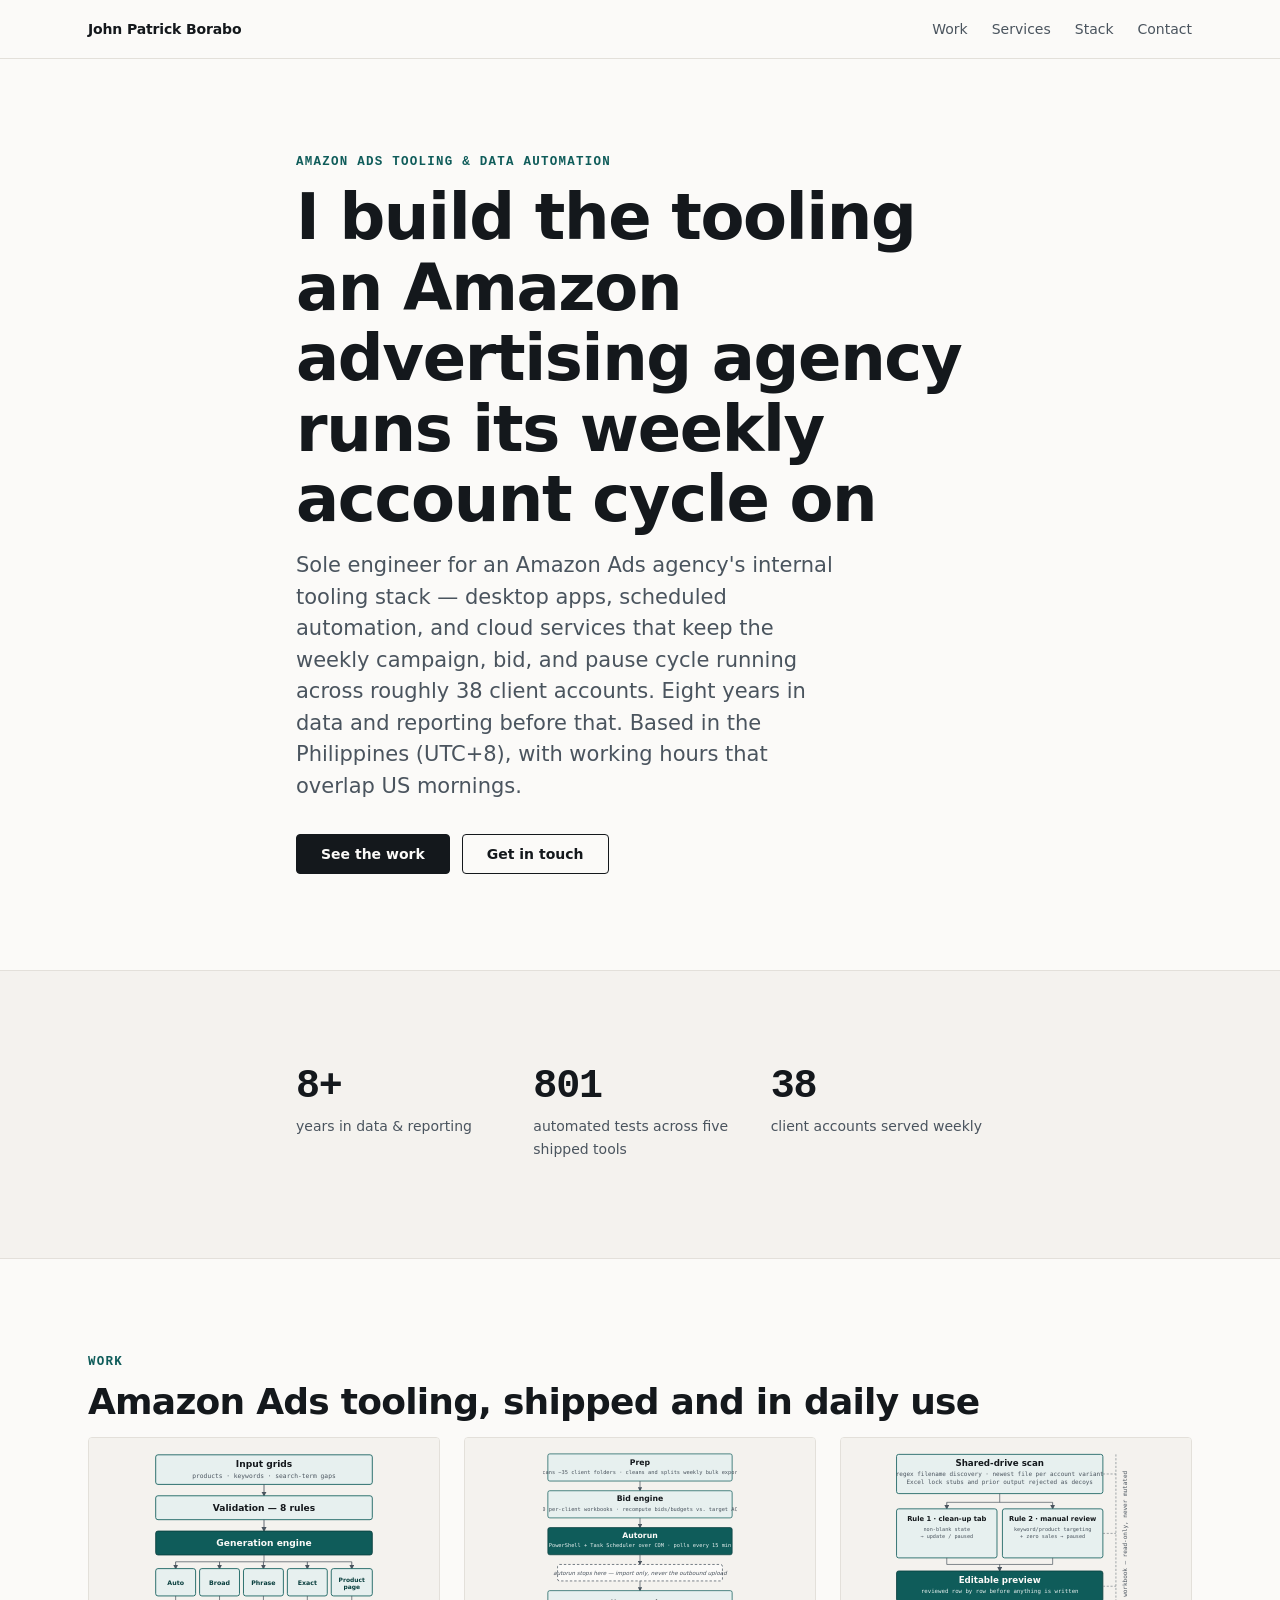
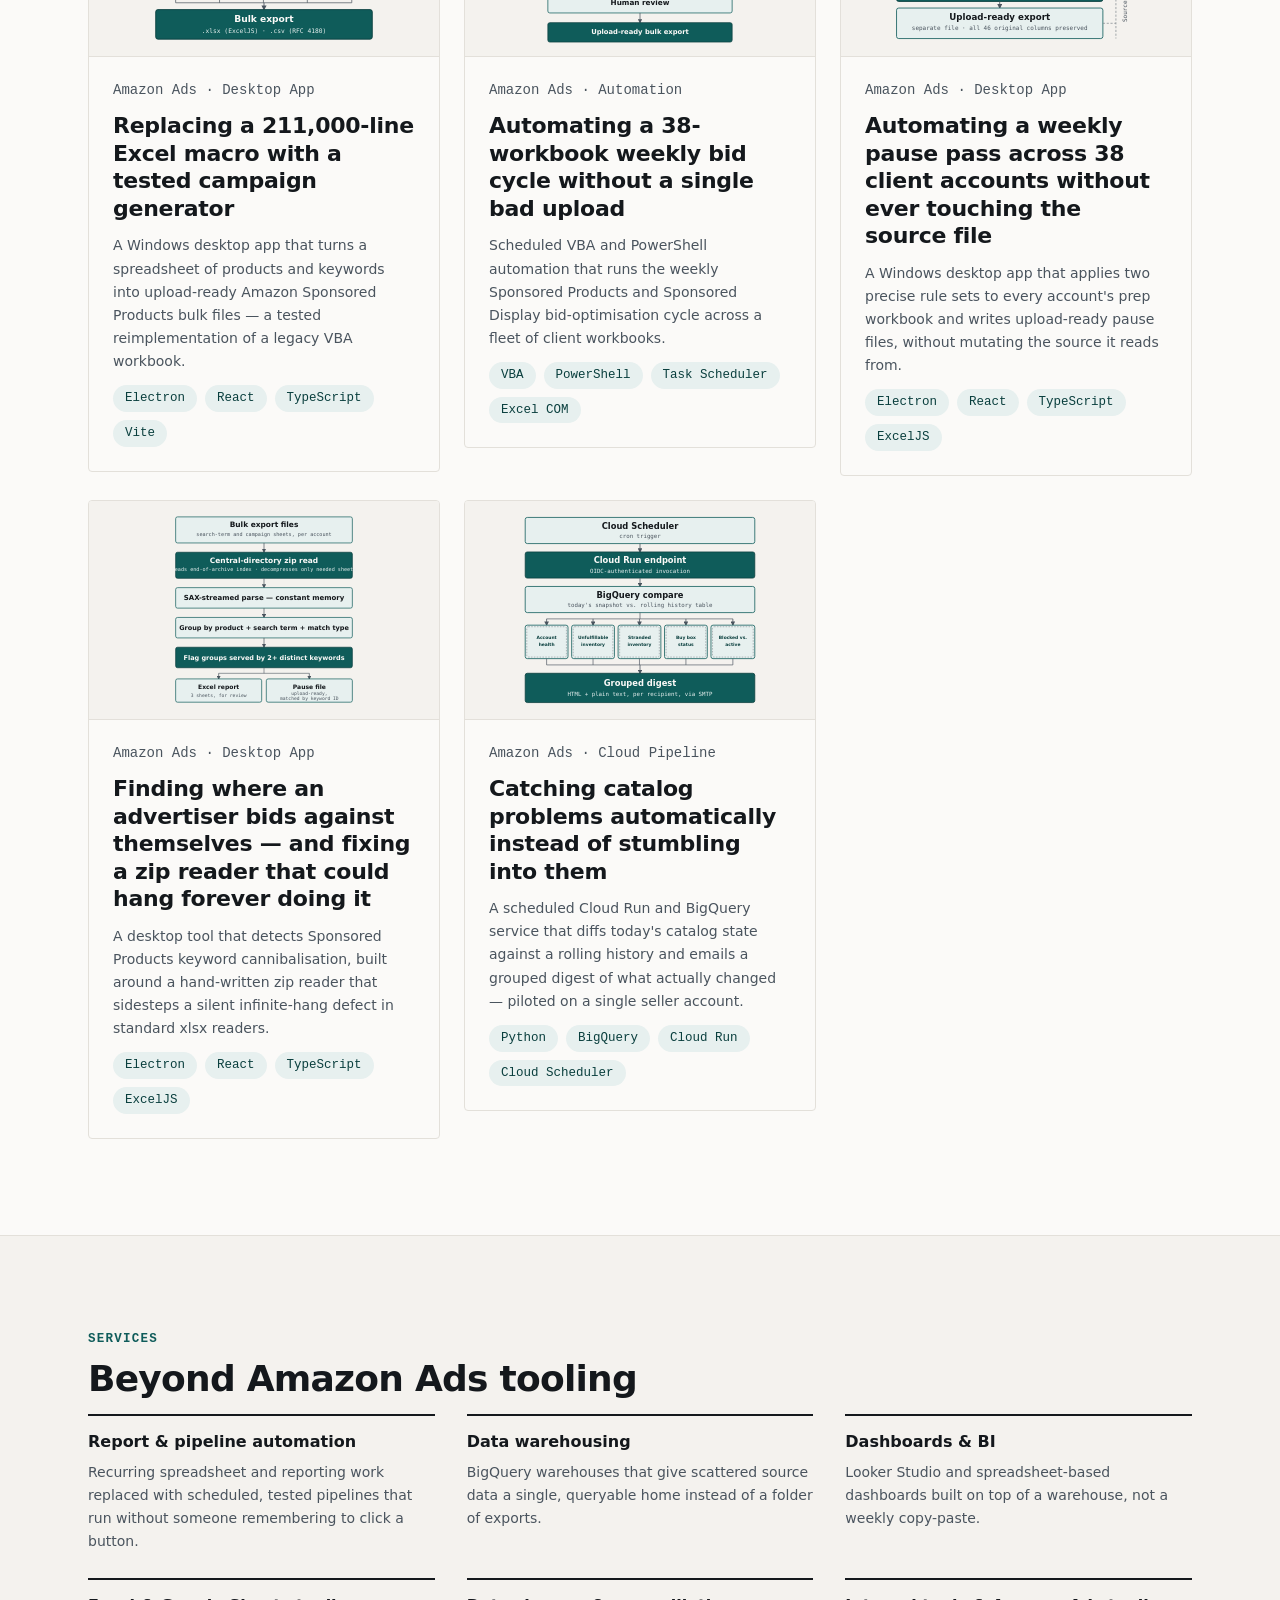
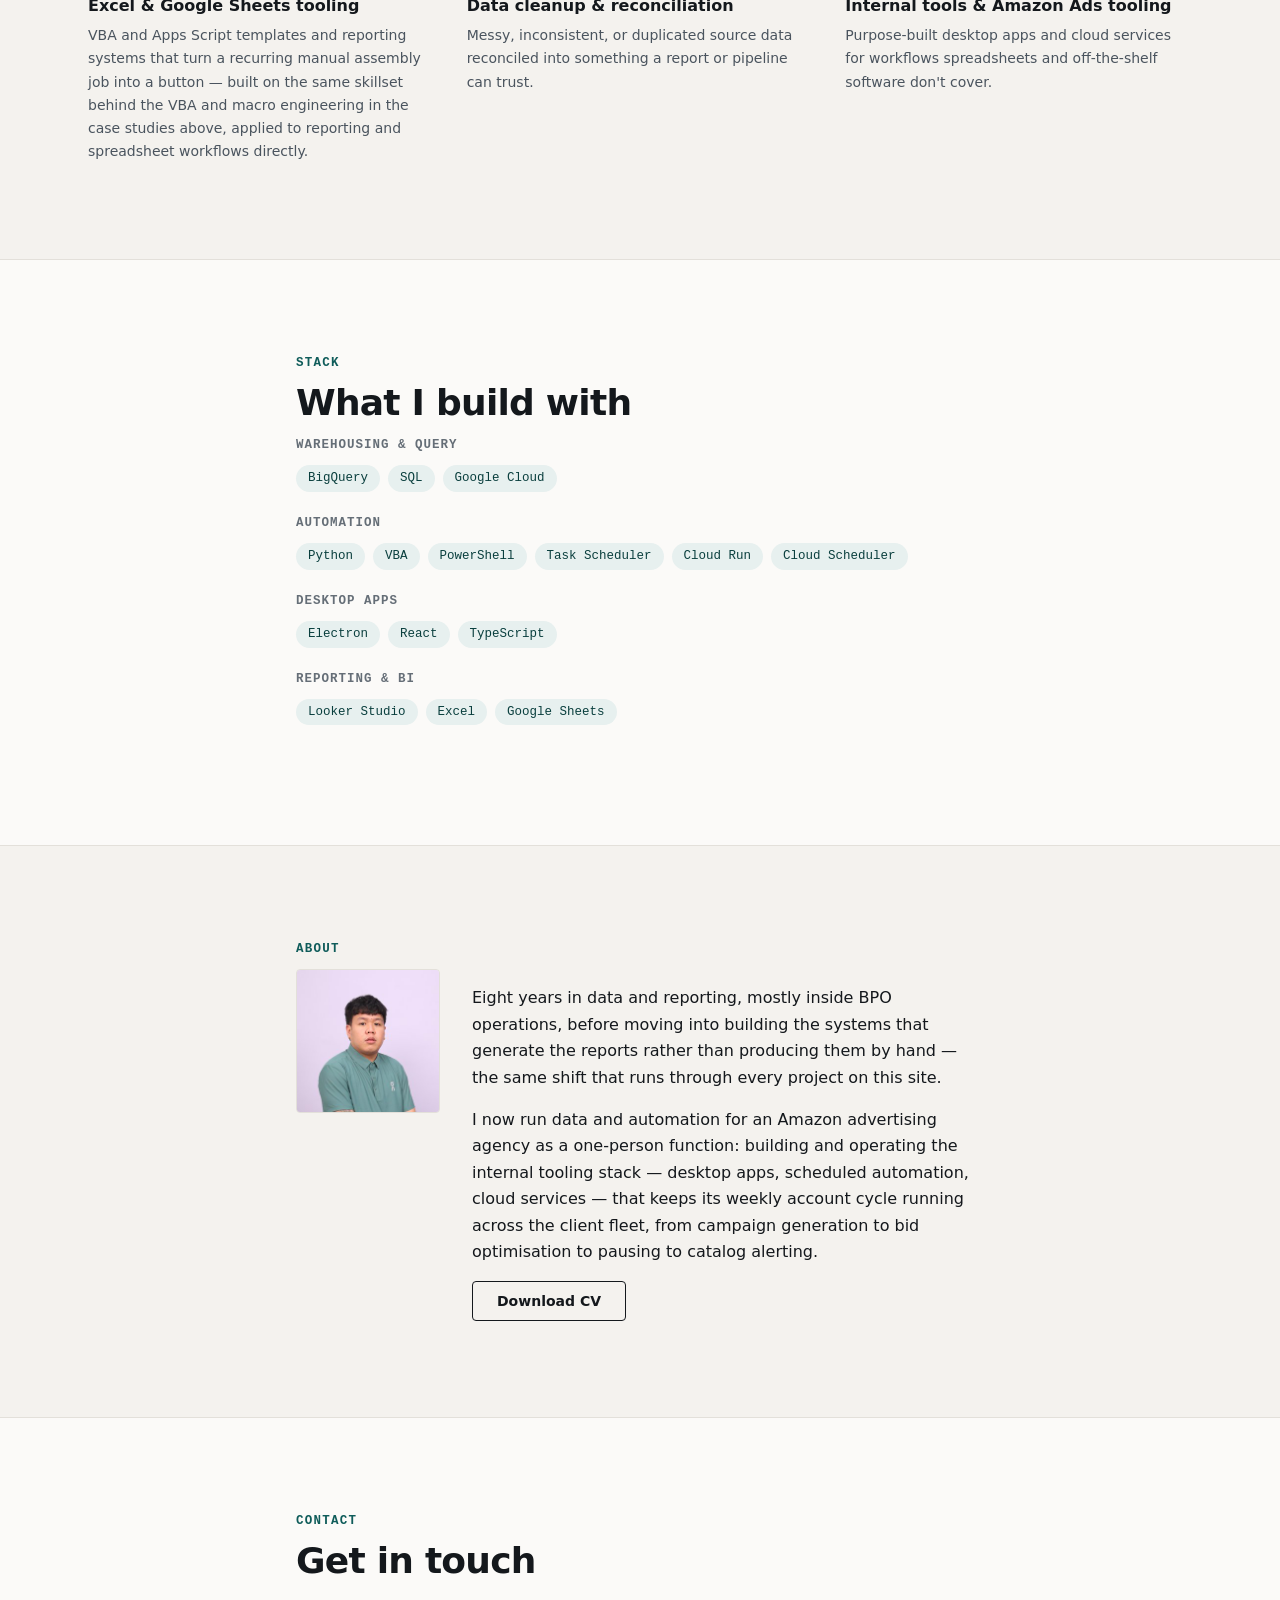
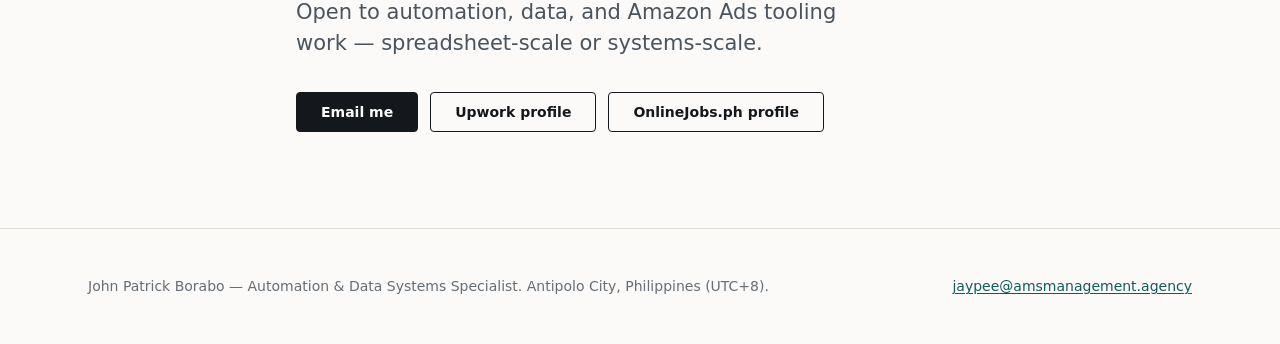
==== index.html @ f58543f6 "feat: fill in real Upwork and OnlineJobs.ph profile URLs on landing page" ====
<!DOCTYPE html>
<html lang="en">
<head>
<meta charset="utf-8">
<meta name="viewport" content="width=device-width, initial-scale=1">
<title>John Patrick Borabo — Amazon Ads Tooling &amp; Data Automation</title>
<meta name="description" content="I build and operate the internal tooling stack — desktop apps, automation, cloud services — for an Amazon Ads agency's weekly account cycle across ~38 clients.">
<link rel="stylesheet" href="assets/css/site.css">
<script>(function(h){h.className+=" js";setTimeout(function(){if(!h.hasAttribute("data-reveal-ready")){h.className=h.className.replace(/\s*\bjs\b/,"");}},2000);})(document.documentElement);</script>
</head>
<body>
<a class="skip-link" href="#main">Skip to content</a>

<header class="site-header">
  <div class="wrap">
    <a class="site-header__name" href="index.html">John Patrick Borabo</a>
    <nav class="site-nav" aria-label="Main">
      <ul>
        <li><a href="index.html#work">Work</a></li>
        <li><a href="index.html#services">Services</a></li>
        <li><a href="index.html#stack">Stack</a></li>
        <li><a href="index.html#contact">Contact</a></li>
      </ul>
    </nav>
  </div>
</header>

<main id="main">

<section class="section">
  <div class="wrap wrap--narrow">
    <p class="eyebrow">Amazon Ads Tooling &amp; Data Automation</p>
    <h1 class="h1">I build the tooling an Amazon advertising agency runs its weekly account cycle on</h1>
    <p class="lede">Sole engineer for an Amazon Ads agency's internal tooling stack — desktop
      apps, scheduled automation, and cloud services that keep the weekly campaign, bid, and
      pause cycle running across roughly 38 client accounts. Eight years in data and reporting
      before that. Based in the Philippines (UTC+8), with working hours that overlap US mornings.</p>
    <div class="btn-row">
      <a class="btn btn--primary" href="#work">See the work</a>
      <a class="btn btn--ghost" href="#contact">Get in touch</a>
    </div>
  </div>
</section>

<section class="section section--tint">
  <div class="wrap wrap--narrow">
    <ul class="proof">
      <li>
        <span class="proof__num">8+</span>
        <span class="proof__label">years in data &amp; reporting</span>
      </li>
      <li>
        <span class="proof__num">801</span>
        <span class="proof__label">automated tests across five shipped tools</span>
      </li>
      <li>
        <span class="proof__num">38</span>
        <span class="proof__label">client accounts served weekly</span>
      </li>
    </ul>
  </div>
</section>

<section class="section reveal" id="work">
  <div class="wrap">
    <p class="eyebrow">Work</p>
    <h2 class="h2">Amazon Ads tooling, shipped and in daily use</h2>
    <ul class="work-grid">

      <li>
        <a class="work-card" href="work/campaign-launcher.html">
          <img src="assets/img/campaign-launcher-arch.svg" alt="Architecture diagram: input grids feed a validation stage, then a generation engine that expands each product into five parallel campaign types before converging into a single bulk export.">
          <div class="work-card__body">
            <p class="work-card__meta">Amazon Ads · Desktop App</p>
            <h3 class="work-card__title">Replacing a 211,000-line Excel macro with a tested campaign generator</h3>
            <p>A Windows desktop app that turns a spreadsheet of products and keywords into
              upload-ready Amazon Sponsored Products bulk files — a tested reimplementation of a
              legacy VBA workbook.</p>
            <ul class="tags">
              <li class="tag">Electron</li>
              <li class="tag">React</li>
              <li class="tag">TypeScript</li>
              <li class="tag">Vite</li>
            </ul>
          </div>
        </a>
      </li>

      <li>
        <a class="work-card" href="work/bid-optimisation-autorun.html">
          <img src="assets/img/bid-optimisation-arch.svg" alt="Architecture diagram: a prep stage scans a shared-drive tree of client account folders and writes a standardised weekly prep file, which feeds a bid engine stage.">
          <div class="work-card__body">
            <p class="work-card__meta">Amazon Ads · Automation</p>
            <h3 class="work-card__title">Automating a 38-workbook weekly bid cycle without a single bad upload</h3>
            <p>Scheduled VBA and PowerShell automation that runs the weekly Sponsored Products
              and Sponsored Display bid-optimisation cycle across a fleet of client workbooks.</p>
            <ul class="tags">
              <li class="tag">VBA</li>
              <li class="tag">PowerShell</li>
              <li class="tag">Task Scheduler</li>
              <li class="tag">Excel COM</li>
            </ul>
          </div>
        </a>
      </li>

      <li>
        <a class="work-card" href="work/campaign-pausing-tool.html">
          <img src="assets/img/campaign-pausing-tool-arch.svg" alt="Architecture diagram: a shared-drive scan picks the newest file per account variant, which feeds two rule sets running in parallel.">
          <div class="work-card__body">
            <p class="work-card__meta">Amazon Ads · Desktop App</p>
            <h3 class="work-card__title">Automating a weekly pause pass across 38 client accounts without ever touching the source file</h3>
            <p>A Windows desktop app that applies two precise rule sets to every account's prep
              workbook and writes upload-ready pause files, without mutating the source it reads
              from.</p>
            <ul class="tags">
              <li class="tag">Electron</li>
              <li class="tag">React</li>
              <li class="tag">TypeScript</li>
              <li class="tag">ExcelJS</li>
            </ul>
          </div>
        </a>
      </li>

      <li>
        <a class="work-card" href="work/search-term-audit.html">
          <img src="assets/img/search-term-audit-arch.svg" alt="Architecture diagram: bulk export files feed a central-directory zip read that decompresses only the sheets it needs, instead of scanning forward for each entry.">
          <div class="work-card__body">
            <p class="work-card__meta">Amazon Ads · Desktop App</p>
            <h3 class="work-card__title">Finding where an advertiser bids against themselves — and fixing a zip reader that could hang forever doing it</h3>
            <p>A desktop tool that detects Sponsored Products keyword cannibalisation, built
              around a hand-written zip reader that sidesteps a silent infinite-hang defect in
              standard xlsx readers.</p>
            <ul class="tags">
              <li class="tag">Electron</li>
              <li class="tag">React</li>
              <li class="tag">TypeScript</li>
              <li class="tag">ExcelJS</li>
            </ul>
          </div>
        </a>
      </li>

      <li>
        <a class="work-card" href="work/catalog-alerting.html">
          <img src="assets/img/catalog-alerting-arch.svg" alt="Architecture diagram: a Cloud Scheduler cron trigger calls a Cloud Run endpoint, which compares today's BigQuery catalog snapshot against a rolling history table and feeds five isolated diff rules.">
          <div class="work-card__body">
            <p class="work-card__meta">Amazon Ads · Cloud Pipeline</p>
            <h3 class="work-card__title">Catching catalog problems automatically instead of stumbling into them</h3>
            <p>A scheduled Cloud Run and BigQuery service that diffs today's catalog state
              against a rolling history and emails a grouped digest of what actually changed —
              piloted on a single seller account.</p>
            <ul class="tags">
              <li class="tag">Python</li>
              <li class="tag">BigQuery</li>
              <li class="tag">Cloud Run</li>
              <li class="tag">Cloud Scheduler</li>
            </ul>
          </div>
        </a>
      </li>

    </ul>
  </div>
</section>

<section class="section section--tint reveal" id="services">
  <div class="wrap">
    <p class="eyebrow">Services</p>
    <h2 class="h2">Beyond Amazon Ads tooling</h2>
    <ul class="svc-grid">
      <li class="svc">
        <h3>Report &amp; pipeline automation</h3>
        <p>Recurring spreadsheet and reporting work replaced with scheduled, tested pipelines
          that run without someone remembering to click a button.</p>
      </li>
      <li class="svc">
        <h3>Data warehousing</h3>
        <p>BigQuery warehouses that give scattered source data a single, queryable home instead
          of a folder of exports.</p>
      </li>
      <li class="svc">
        <h3>Dashboards &amp; BI</h3>
        <p>Looker Studio and spreadsheet-based dashboards built on top of a warehouse, not a
          weekly copy-paste.</p>
      </li>
      <li class="svc">
        <h3>Excel &amp; Google Sheets tooling</h3>
        <p>VBA and Apps Script templates and reporting systems that turn a recurring manual
          assembly job into a button — built on the same skillset behind the VBA and macro
          engineering in the case studies above, applied to reporting and spreadsheet workflows
          directly.</p>
      </li>
      <li class="svc">
        <h3>Data cleanup &amp; reconciliation</h3>
        <p>Messy, inconsistent, or duplicated source data reconciled into something a report or
          pipeline can trust.</p>
      </li>
      <li class="svc">
        <h3>Internal tools &amp; Amazon Ads tooling</h3>
        <p>Purpose-built desktop apps and cloud services for workflows spreadsheets and
          off-the-shelf software don't cover.</p>
      </li>
    </ul>
  </div>
</section>

<section class="section reveal" id="stack">
  <div class="wrap wrap--narrow">
    <p class="eyebrow">Stack</p>
    <h2 class="h2">What I build with</h2>

    <div class="stack-group">
      <h3>Warehousing &amp; query</h3>
      <ul class="tags">
        <li class="tag">BigQuery</li>
        <li class="tag">SQL</li>
        <li class="tag">Google Cloud</li>
      </ul>
    </div>

    <div class="stack-group">
      <h3>Automation</h3>
      <ul class="tags">
        <li class="tag">Python</li>
        <li class="tag">VBA</li>
        <li class="tag">PowerShell</li>
        <li class="tag">Task Scheduler</li>
        <li class="tag">Cloud Run</li>
        <li class="tag">Cloud Scheduler</li>
      </ul>
    </div>

    <div class="stack-group">
      <h3>Desktop apps</h3>
      <ul class="tags">
        <li class="tag">Electron</li>
        <li class="tag">React</li>
        <li class="tag">TypeScript</li>
      </ul>
    </div>

    <div class="stack-group">
      <h3>Reporting &amp; BI</h3>
      <ul class="tags">
        <li class="tag">Looker Studio</li>
        <li class="tag">Excel</li>
        <li class="tag">Google Sheets</li>
      </ul>
    </div>
  </div>
</section>

<section class="section section--tint reveal" id="about">
  <div class="wrap wrap--narrow">
    <p class="eyebrow">About</p>
    <div class="about-grid">
      <img class="portrait" src="assets/img/portrait.jpg" alt="Portrait of John Patrick Borabo" width="288" height="288">
      <div class="about-grid__body">
        <p>Eight years in data and reporting, mostly inside BPO operations, before moving into
          building the systems that generate the reports rather than producing them by hand —
          the same shift that runs through every project on this site.</p>
        <p>I now run data and automation for an Amazon advertising agency as a one-person
          function: building and operating the internal tooling stack — desktop apps, scheduled
          automation, cloud services — that keeps its weekly account cycle running across the
          client fleet, from campaign generation to bid optimisation to pausing to catalog
          alerting.</p>
        <p><a class="btn btn--ghost" href="assets/Borabo-CV.pdf">Download CV</a></p>
      </div>
    </div>
  </div>
</section>

<section class="section reveal" id="contact">
  <div class="wrap wrap--narrow">
    <p class="eyebrow">Contact</p>
    <h2 class="h2">Get in touch</h2>
    <p class="lede">Open to automation, data, and Amazon Ads tooling work — spreadsheet-scale or
      systems-scale.</p>
    <div class="btn-row">
      <a class="btn btn--primary" href="mailto:jaypee@amsmanagement.agency">Email me</a>
      <a class="btn btn--ghost" href="https://www.upwork.com/freelancers/~01d745440854205fed" rel="noopener">Upwork profile</a>
      <a class="btn btn--ghost" href="https://www.onlinejobs.ph/jobseekers/info/1122576" rel="noopener">OnlineJobs.ph profile</a>
    </div>
  </div>
</section>

</main>

<footer class="site-footer">
  <div class="wrap">
    <p>John Patrick Borabo — Automation &amp; Data Systems Specialist. Antipolo City, Philippines (UTC+8).</p>
    <p><a href="mailto:jaypee@amsmanagement.agency">jaypee@amsmanagement.agency</a></p>
  </div>
</footer>
<script src="assets/js/site.js"></script>
</body>
</html>
---- assets/css/site.css ----
/* ==========================================================================
   Design tokens
   ========================================================================== */
:root {
  --ink:        #14181c;
  --ink-soft:   #4a545e;   /* 7.40:1 on --paper, 6.90:1 on --paper-tint */
  --ink-faint:  #656e77;   /* 4.97:1 on --paper, 4.64:1 on --paper-tint — both AA.
                              Do NOT lighten: this token is used at 12.5px and 14px
                              (.work-card__meta, .figure__cap, .stack-group h3), which
                              is below the large-text threshold, so 4.5:1 is the bar. */
  --paper:      #fbfaf8;
  --paper-tint: #f4f2ee;
  --line:       #e3e0da;
  --accent:     #0f5c5a;
  --accent-ink: #0a3f3e;
  --accent-bg:  #e7f0ef;

  --sans: ui-sans-serif, system-ui, "Segoe UI", Roboto, Helvetica, Arial, sans-serif;
  --mono: ui-monospace, "Cascadia Mono", "Cascadia Code", Consolas, "Liberation Mono", monospace;

  /* Fluid type scale */
  --fs-hero: clamp(2.25rem, 1.4rem + 4.2vw, 4rem);
  --fs-h2:   clamp(1.5rem, 1.15rem + 1.6vw, 2.25rem);
  --fs-h3:   clamp(1.125rem, 1rem + 0.6vw, 1.375rem);
  --fs-lede: clamp(1.0625rem, 1rem + 0.5vw, 1.3125rem);
  --fs-body: 1rem;
  --fs-sm:   0.875rem;
  --fs-xs:   0.78125rem;

  --sp-1: 0.25rem;  --sp-2: 0.5rem;   --sp-3: 0.75rem;  --sp-4: 1rem;
  --sp-5: 1.5rem;   --sp-6: 2rem;     --sp-7: 3rem;     --sp-8: 4rem;
  --sp-9: 6rem;

  --wrap:  72rem;
  --measure: 38rem;
  --radius: 4px;
}

/* ==========================================================================
   Base
   ========================================================================== */
*, *::before, *::after { box-sizing: border-box; }

html { -webkit-text-size-adjust: 100%; scroll-behavior: smooth; }

body {
  margin: 0;
  background: var(--paper);
  color: var(--ink);
  font: var(--fs-body)/1.65 var(--sans);
  -webkit-font-smoothing: antialiased;
  overflow-x: hidden;
}

img { max-width: 100%; height: auto; display: block; }

a { color: var(--accent); text-decoration-thickness: 1px; text-underline-offset: 2px; }
a:hover { color: var(--accent-ink); }

:focus-visible {
  outline: 2px solid var(--accent);
  outline-offset: 2px;
}

.skip-link {
  position: absolute; left: -9999px;
  background: var(--ink); color: var(--paper);
  padding: var(--sp-3) var(--sp-4); z-index: 100;
}
.skip-link:focus { left: var(--sp-4); top: var(--sp-4); }

/* ==========================================================================
   Layout
   ========================================================================== */
.wrap {
  width: 100%; max-width: var(--wrap);
  margin-inline: auto;
  padding-inline: var(--sp-5);
}
.wrap--narrow { max-width: 46rem; }

.section { padding-block: var(--sp-8); }
.section--tint {
  background: var(--paper-tint);
  border-block: 1px solid var(--line);
}

@media (min-width: 48rem) {
  .section { padding-block: var(--sp-9); }
}

/* ==========================================================================
   Typography
   ========================================================================== */
.eyebrow {
  font: 600 var(--fs-xs)/1.2 var(--mono);
  letter-spacing: 0.1em;
  text-transform: uppercase;
  color: var(--accent);
  margin: 0 0 var(--sp-3);
}

.h1, .h2, .h3 {
  margin: 0 0 var(--sp-4);
  font-weight: 680;
  letter-spacing: -0.021em;
  line-height: 1.1;
  text-wrap: balance;
}
.h1 { font-size: var(--fs-hero); }
.h2 { font-size: var(--fs-h2); }
.h3 { font-size: var(--fs-h3); line-height: 1.25; letter-spacing: -0.012em; }

.lede {
  font-size: var(--fs-lede);
  line-height: 1.5;
  color: var(--ink-soft);
  max-width: 34rem;
  margin: 0 0 var(--sp-6);
  text-wrap: pretty;
}

.prose { max-width: var(--measure); }
.prose p { margin: 0 0 var(--sp-4); text-wrap: pretty; }
.prose > :last-child { margin-bottom: 0; }

/* ==========================================================================
   Buttons
   ========================================================================== */
.btn {
  display: inline-flex; align-items: center; gap: var(--sp-2);
  padding: var(--sp-3) var(--sp-5);
  border: 1px solid var(--ink);
  border-radius: var(--radius);
  font: 600 var(--fs-sm)/1 var(--sans);
  text-decoration: none;
  transition: background-color .15s ease, color .15s ease, border-color .15s ease;
}
.btn--primary { background: var(--ink); color: var(--paper); border-color: var(--ink); }
.btn--primary:hover { background: var(--accent-ink); border-color: var(--accent-ink); color: var(--paper); }
.btn--ghost { background: transparent; color: var(--ink); }
.btn--ghost:hover { background: var(--ink); color: var(--paper); }

.btn-row { display: flex; flex-wrap: wrap; gap: var(--sp-3); }

/* ==========================================================================
   Header / footer
   ========================================================================== */
.site-header {
  border-bottom: 1px solid var(--line);
  background: var(--paper);
}
.site-header .wrap {
  display: flex; flex-wrap: wrap; align-items: center;
  gap: var(--sp-3) var(--sp-5);
  padding-block: var(--sp-4);
}
.site-header__name {
  font: 680 var(--fs-sm)/1 var(--sans);
  letter-spacing: -0.01em;
  text-decoration: none; color: var(--ink);
  margin-right: auto;
}
.site-nav ul {
  display: flex; flex-wrap: wrap; gap: var(--sp-2) var(--sp-5);
  list-style: none; margin: 0; padding: 0;
}
.site-nav a {
  font: 500 var(--fs-sm)/1 var(--sans);
  color: var(--ink-soft); text-decoration: none;
}
.site-nav a:hover, .site-nav a[aria-current="page"] { color: var(--accent); }

.site-footer {
  border-top: 1px solid var(--line);
  padding-block: var(--sp-6);
  font-size: var(--fs-sm);
  color: var(--ink-faint);
}
.site-footer .wrap {
  display: flex; flex-wrap: wrap; justify-content: space-between; gap: var(--sp-4);
}

/* ==========================================================================
   Proof strip
   ========================================================================== */
.proof {
  display: grid; gap: var(--sp-5);
  grid-template-columns: repeat(auto-fit, minmax(11rem, 1fr));
  list-style: none; margin: 0; padding: 0;
}
.proof__num {
  display: block;
  font: 600 clamp(1.75rem, 1.3rem + 1.8vw, 2.5rem)/1 var(--mono);
  letter-spacing: -0.03em;
  color: var(--ink);
}
.proof__label {
  display: block; margin-top: var(--sp-2);
  font-size: var(--fs-sm); color: var(--ink-soft);
}

/* ==========================================================================
   Work grid
   ========================================================================== */
.work-grid {
  display: grid; gap: var(--sp-5);
  grid-template-columns: repeat(auto-fill, minmax(19rem, 1fr));
  list-style: none; margin: 0; padding: 0;
}
.work-card {
  display: flex; flex-direction: column;
  background: var(--paper);
  border: 1px solid var(--line);
  border-radius: var(--radius);
  overflow: hidden;
  text-decoration: none; color: inherit;
  transition: border-color .15s ease, transform .15s ease, box-shadow .15s ease;
}
.work-card:hover {
  border-color: var(--accent);
  transform: translateY(-2px);
  box-shadow: 0 6px 20px -12px rgb(20 24 28 / 0.35);
}
.work-card img {
  aspect-ratio: 16 / 10; object-fit: cover;
  border-bottom: 1px solid var(--line);
  background: var(--paper-tint);
}
/* SVG architecture-diagram thumbnails (index.html work grid): contain rather than
   cover, so a squarish diagram doesn't get its top/bottom labels cropped off inside
   the 16:10 card frame. */
.work-card img[src$=".svg"] {
  object-fit: contain;
  padding: var(--sp-3);
}
.work-card__body { padding: var(--sp-5); display: flex; flex-direction: column; gap: var(--sp-3); flex: 1; }
.work-card__title { font: 680 var(--fs-h3)/1.25 var(--sans); letter-spacing: -0.012em; margin: 0; }
.work-card__meta { font: 500 var(--fs-xs)/1.4 var(--mono); color: var(--ink-faint); margin: 0; }
.work-card p { margin: 0; color: var(--ink-soft); font-size: var(--fs-sm); }

/* ==========================================================================
   Tags
   ========================================================================== */
.tags { display: flex; flex-wrap: wrap; gap: var(--sp-2); list-style: none; margin: 0; padding: 0; }
.tag {
  padding: var(--sp-1) var(--sp-3);
  background: var(--accent-bg); color: var(--accent-ink);
  border-radius: 999px;
  font: 500 var(--fs-xs)/1.5 var(--mono);
}

/* ==========================================================================
   Services / stack
   ========================================================================== */
.svc-grid {
  display: grid; gap: var(--sp-5) var(--sp-6);
  grid-template-columns: repeat(auto-fit, minmax(16rem, 1fr));
  list-style: none; margin: 0; padding: 0;
}
.svc { border-top: 2px solid var(--ink); padding-top: var(--sp-4); }
.svc h3 { font: 680 var(--fs-body)/1.3 var(--sans); margin: 0 0 var(--sp-2); }
.svc p { margin: 0; font-size: var(--fs-sm); color: var(--ink-soft); }

.stack-group { margin-bottom: var(--sp-5); }
.stack-group h3 {
  font: 600 var(--fs-xs)/1.2 var(--mono);
  letter-spacing: 0.08em; text-transform: uppercase;
  color: var(--ink-faint); margin: 0 0 var(--sp-3);
}

/* ==========================================================================
   Case study internals
   ========================================================================== */
.cs-section { margin-bottom: var(--sp-7); }
.cs-section > .h2 { margin-bottom: var(--sp-4); }

.figure { margin: var(--sp-6) 0; }
.figure img { border: 1px solid var(--line); border-radius: var(--radius); }
.figure__cap {
  margin-top: var(--sp-3);
  font-size: var(--fs-sm); color: var(--ink-faint);
  max-width: var(--measure);
}

.result-list { list-style: none; margin: 0; padding: 0; }
.result-list li {
  padding-left: var(--sp-5); position: relative;
  margin-bottom: var(--sp-3); max-width: var(--measure);
}
.result-list li::before {
  content: "→"; position: absolute; left: 0;
  color: var(--accent); font-family: var(--mono);
}

/* Tables and wide blocks scroll inside themselves, never the page */
.scroll-x { overflow-x: auto; -webkit-overflow-scrolling: touch; }

/* ==========================================================================
   About, with portrait
   ========================================================================== */
.about-grid {
  display: grid; gap: var(--sp-5);
  grid-template-columns: 1fr;
  align-items: start;
}
.about-grid__body > :last-child { margin-bottom: 0; }
.portrait {
  width: 9rem; aspect-ratio: 1;
  object-fit: cover;
  border: 1px solid var(--line);
  border-radius: var(--radius);
  background: var(--paper-tint);
}

@media (min-width: 40rem) {
  .about-grid { grid-template-columns: 9rem minmax(0, 1fr); gap: var(--sp-6); }
}

/* ==========================================================================
   Scroll reveal — opt-in, and only when JS is present
   ========================================================================== */
.js .reveal { opacity: 0; transform: translateY(8px); }
.js .reveal.is-in {
  opacity: 1; transform: none;
  transition: opacity .5s ease, transform .5s ease;
}

@media (prefers-reduced-motion: reduce) {
  html { scroll-behavior: auto; }
  .js .reveal { opacity: 1; transform: none; }
  .js .reveal.is-in { transition: none; }
  .work-card { transition: none; }
  .work-card:hover { transform: none; }
}
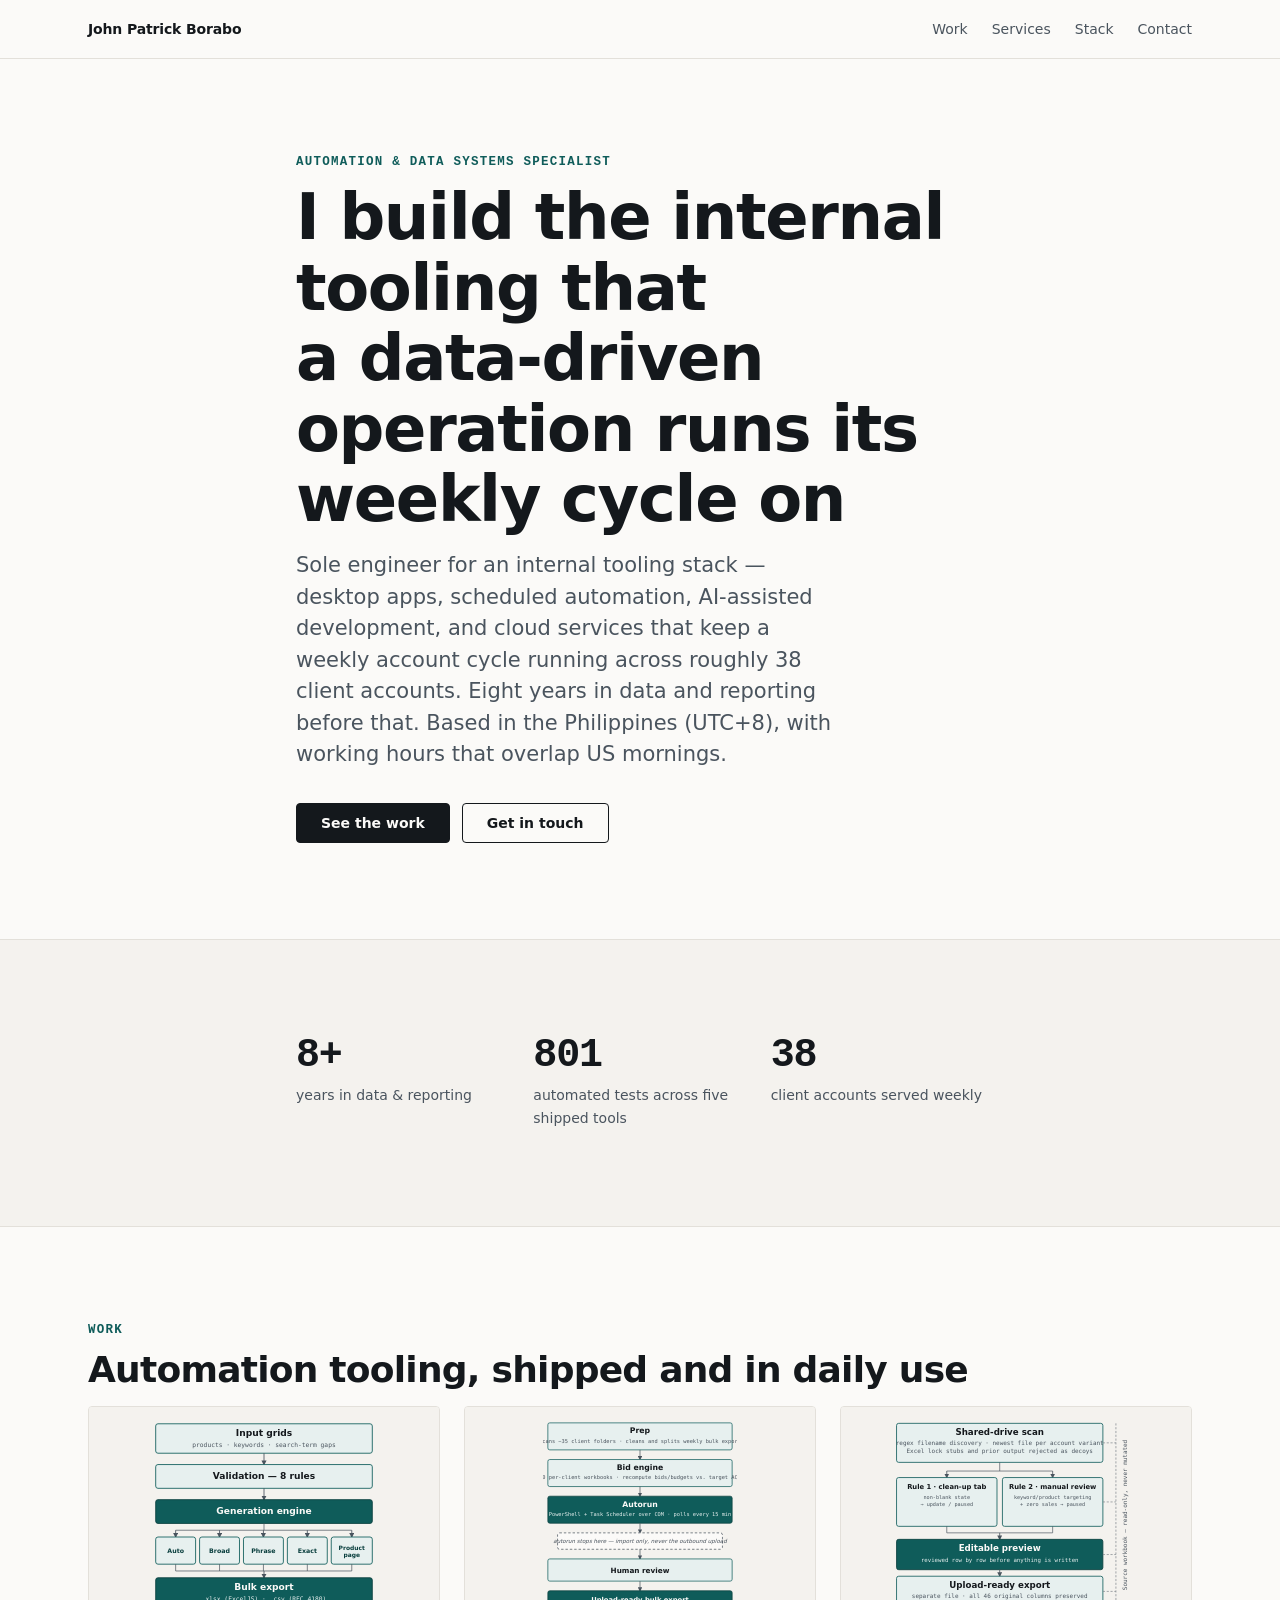
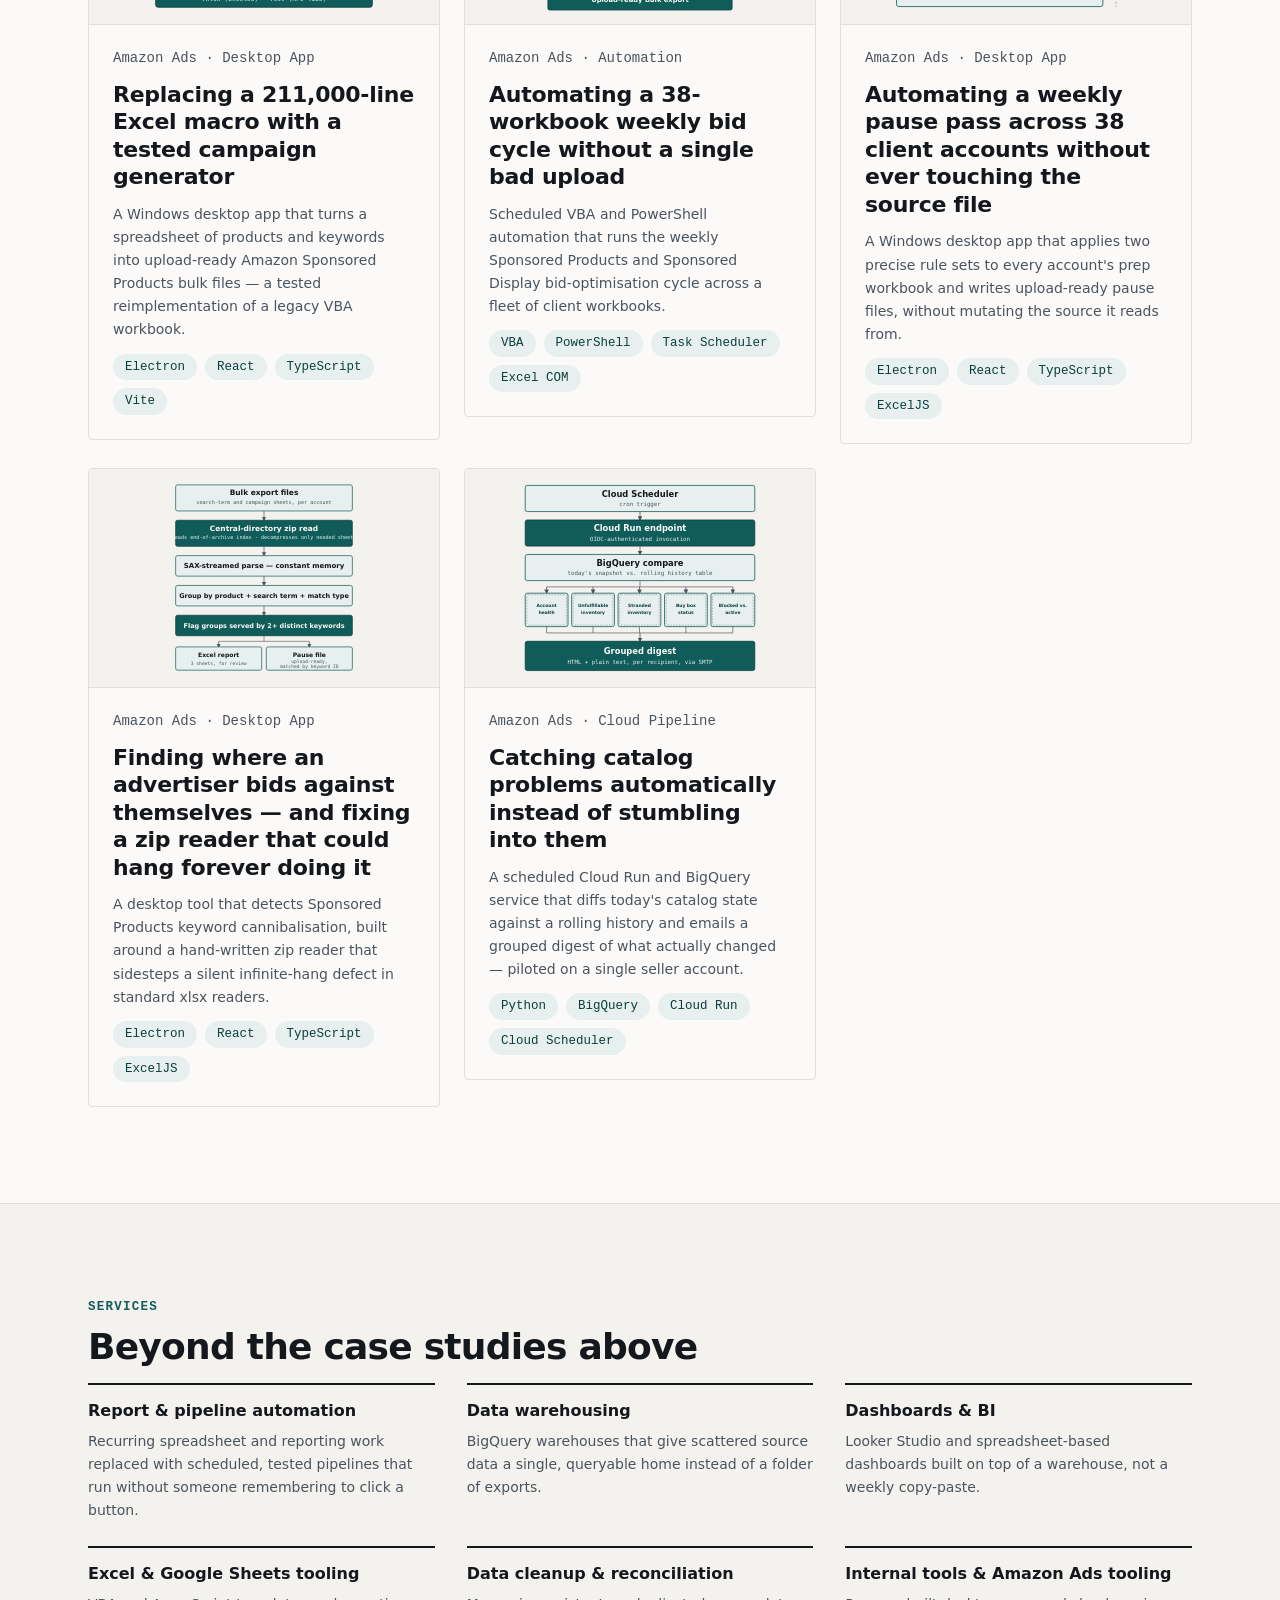
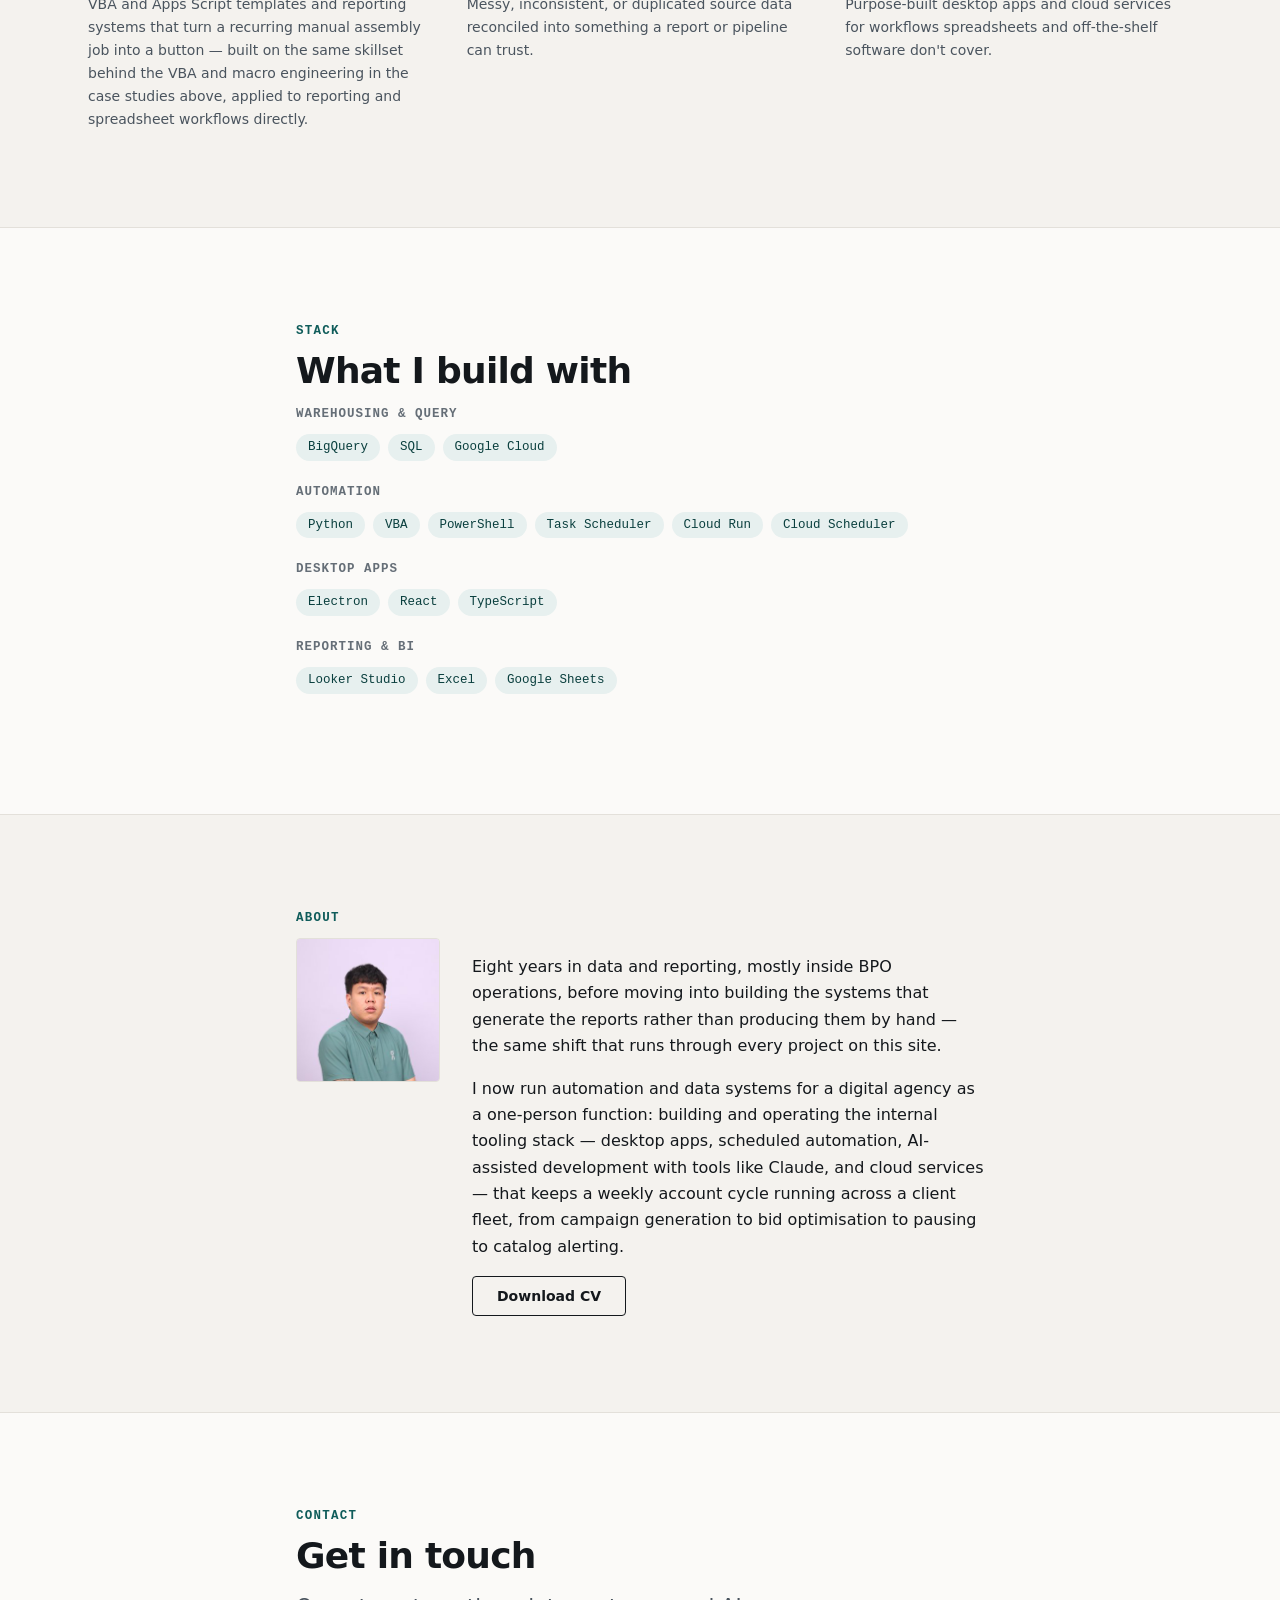
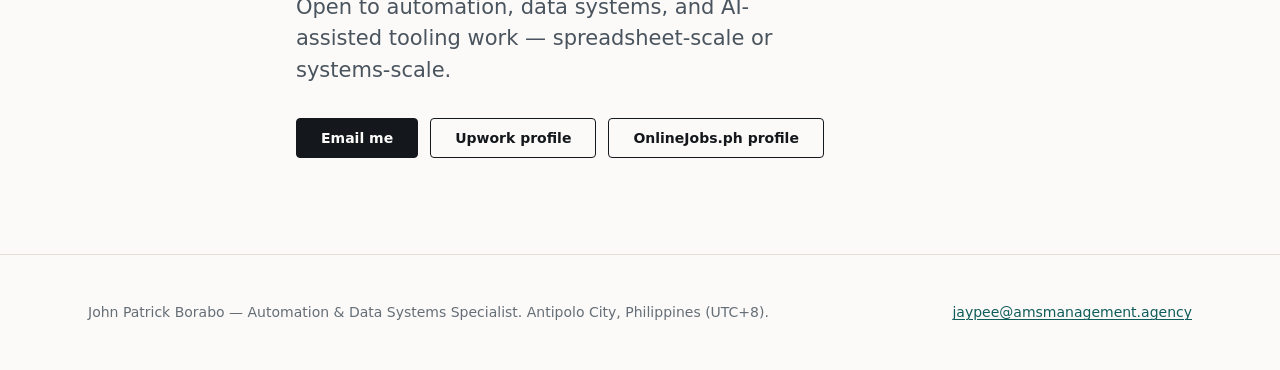
==== commit e371939f: "feat: broaden site/CV positioning to Automation & Data Systems Specialist Pivots framing from narrow" ====
--- a/index.html
+++ b/index.html
@@ -3,8 +3,8 @@
 <head>
 <meta charset="utf-8">
 <meta name="viewport" content="width=device-width, initial-scale=1">
-<title>John Patrick Borabo — Amazon Ads Tooling &amp; Data Automation</title>
-<meta name="description" content="I build and operate the internal tooling stack — desktop apps, automation, cloud services — for an Amazon Ads agency's weekly account cycle across ~38 clients.">
+<title>John Patrick Borabo — Automation &amp; Data Systems Specialist</title>
+<meta name="description" content="I build and operate internal tooling — desktop apps, AI-assisted automation, cloud services — for a data-driven operation running dozens of accounts, plus 8+ years in reporting and BI before that.">
 <link rel="stylesheet" href="assets/css/site.css">
 <script>(function(h){h.className+=" js";setTimeout(function(){if(!h.hasAttribute("data-reveal-ready")){h.className=h.className.replace(/\s*\bjs\b/,"");}},2000);})(document.documentElement);</script>
 </head>
@@ -29,12 +29,12 @@
 
 <section class="section">
   <div class="wrap wrap--narrow">
-    <p class="eyebrow">Amazon Ads Tooling &amp; Data Automation</p>
-    <h1 class="h1">I build the tooling an Amazon advertising agency runs its weekly account cycle on</h1>
-    <p class="lede">Sole engineer for an Amazon Ads agency's internal tooling stack — desktop
-      apps, scheduled automation, and cloud services that keep the weekly campaign, bid, and
-      pause cycle running across roughly 38 client accounts. Eight years in data and reporting
-      before that. Based in the Philippines (UTC+8), with working hours that overlap US mornings.</p>
+    <p class="eyebrow">Automation &amp; Data Systems Specialist</p>
+    <h1 class="h1">I build the internal tooling that a data-driven operation runs its weekly cycle on</h1>
+    <p class="lede">Sole engineer for an internal tooling stack — desktop apps, scheduled
+      automation, AI-assisted development, and cloud services that keep a weekly account cycle
+      running across roughly 38 client accounts. Eight years in data and reporting before that.
+      Based in the Philippines (UTC+8), with working hours that overlap US mornings.</p>
     <div class="btn-row">
       <a class="btn btn--primary" href="#work">See the work</a>
       <a class="btn btn--ghost" href="#contact">Get in touch</a>
@@ -64,7 +64,7 @@
 <section class="section reveal" id="work">
   <div class="wrap">
     <p class="eyebrow">Work</p>
-    <h2 class="h2">Amazon Ads tooling, shipped and in daily use</h2>
+    <h2 class="h2">Automation tooling, shipped and in daily use</h2>
     <ul class="work-grid">
 
       <li>
@@ -168,7 +168,7 @@
 <section class="section section--tint reveal" id="services">
   <div class="wrap">
     <p class="eyebrow">Services</p>
-    <h2 class="h2">Beyond Amazon Ads tooling</h2>
+    <h2 class="h2">Beyond the case studies above</h2>
     <ul class="svc-grid">
       <li class="svc">
         <h3>Report &amp; pipeline automation</h3>
@@ -261,11 +261,11 @@
         <p>Eight years in data and reporting, mostly inside BPO operations, before moving into
           building the systems that generate the reports rather than producing them by hand —
           the same shift that runs through every project on this site.</p>
-        <p>I now run data and automation for an Amazon advertising agency as a one-person
-          function: building and operating the internal tooling stack — desktop apps, scheduled
-          automation, cloud services — that keeps its weekly account cycle running across the
-          client fleet, from campaign generation to bid optimisation to pausing to catalog
-          alerting.</p>
+        <p>I now run automation and data systems for a digital agency as a one-person function:
+          building and operating the internal tooling stack — desktop apps, scheduled automation,
+          AI-assisted development with tools like Claude, and cloud services — that keeps a
+          weekly account cycle running across a client fleet, from campaign generation to bid
+          optimisation to pausing to catalog alerting.</p>
         <p><a class="btn btn--ghost" href="assets/Borabo-CV.pdf">Download CV</a></p>
       </div>
     </div>
@@ -276,8 +276,8 @@
   <div class="wrap wrap--narrow">
     <p class="eyebrow">Contact</p>
     <h2 class="h2">Get in touch</h2>
-    <p class="lede">Open to automation, data, and Amazon Ads tooling work — spreadsheet-scale or
-      systems-scale.</p>
+    <p class="lede">Open to automation, data systems, and AI-assisted tooling work —
+      spreadsheet-scale or systems-scale.</p>
     <div class="btn-row">
       <a class="btn btn--primary" href="mailto:jaypee@amsmanagement.agency">Email me</a>
       <a class="btn btn--ghost" href="https://www.upwork.com/freelancers/~01d745440854205fed" rel="noopener">Upwork profile</a>
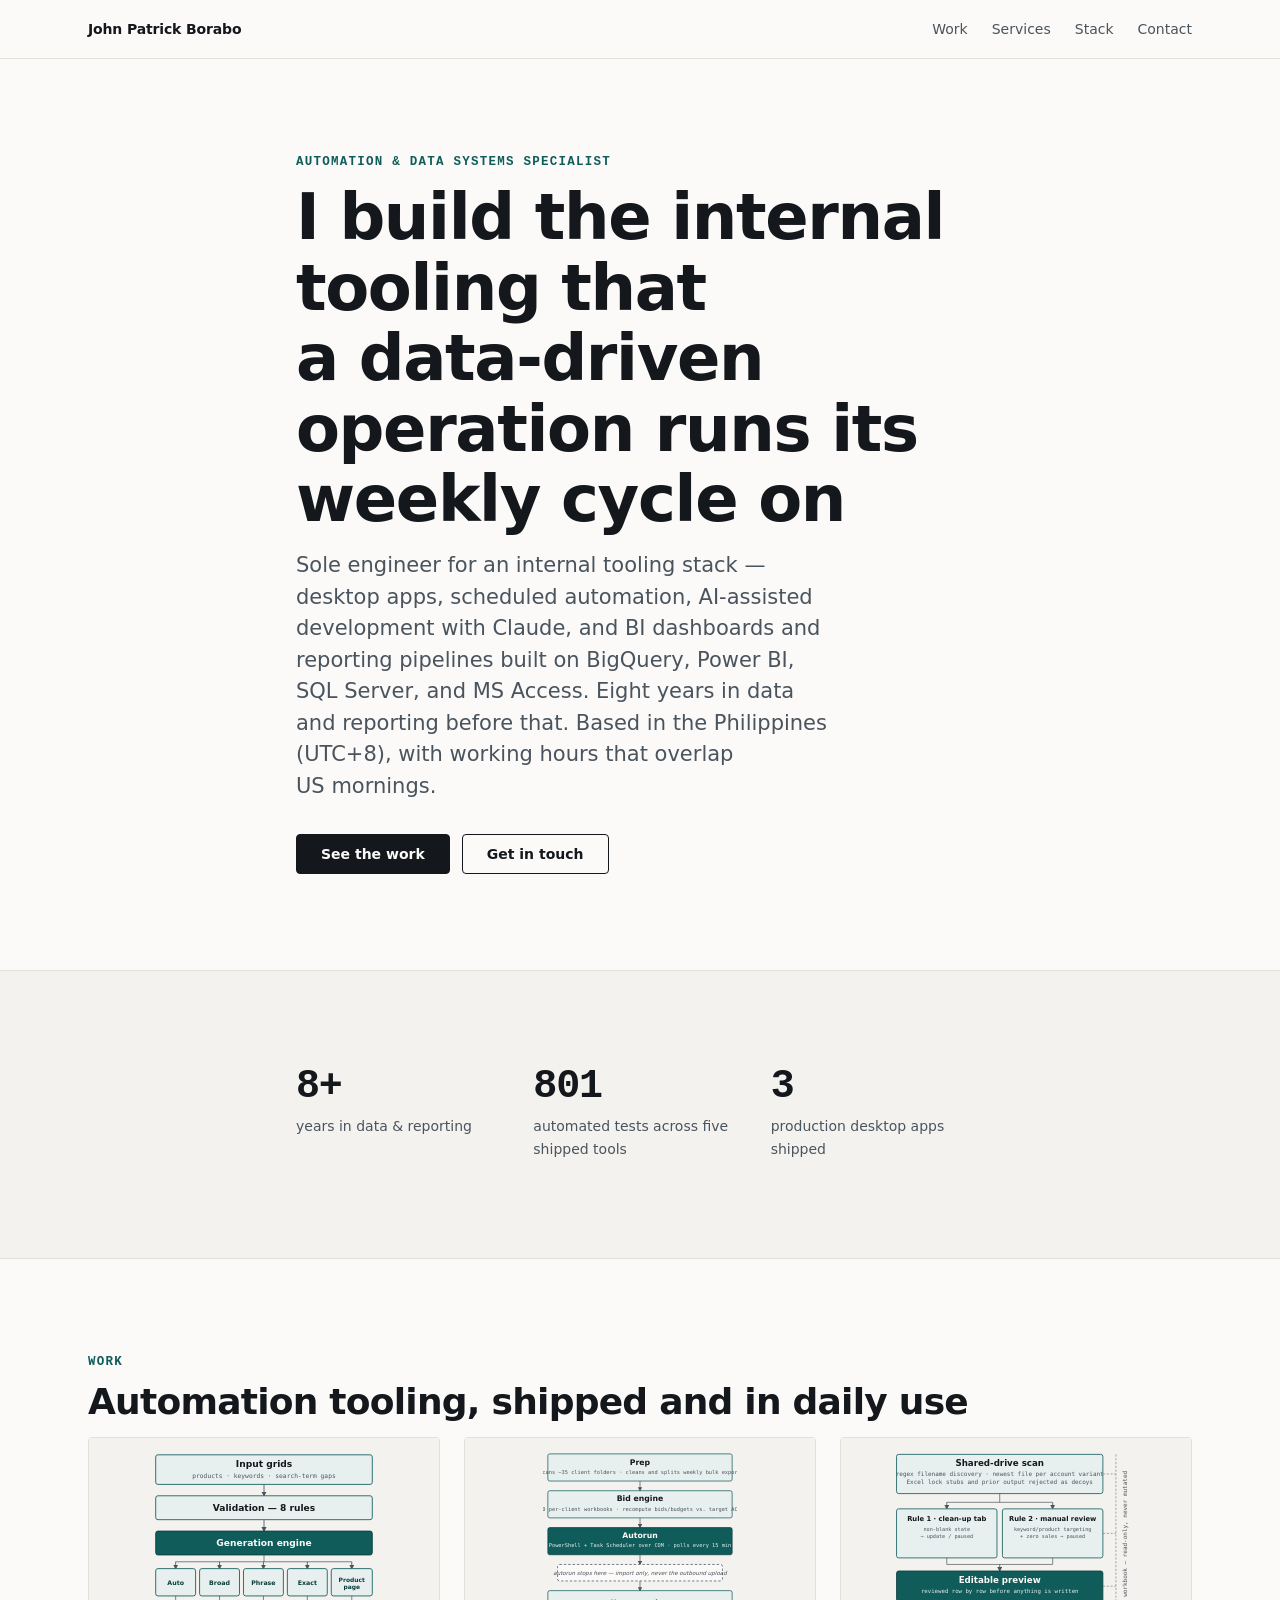
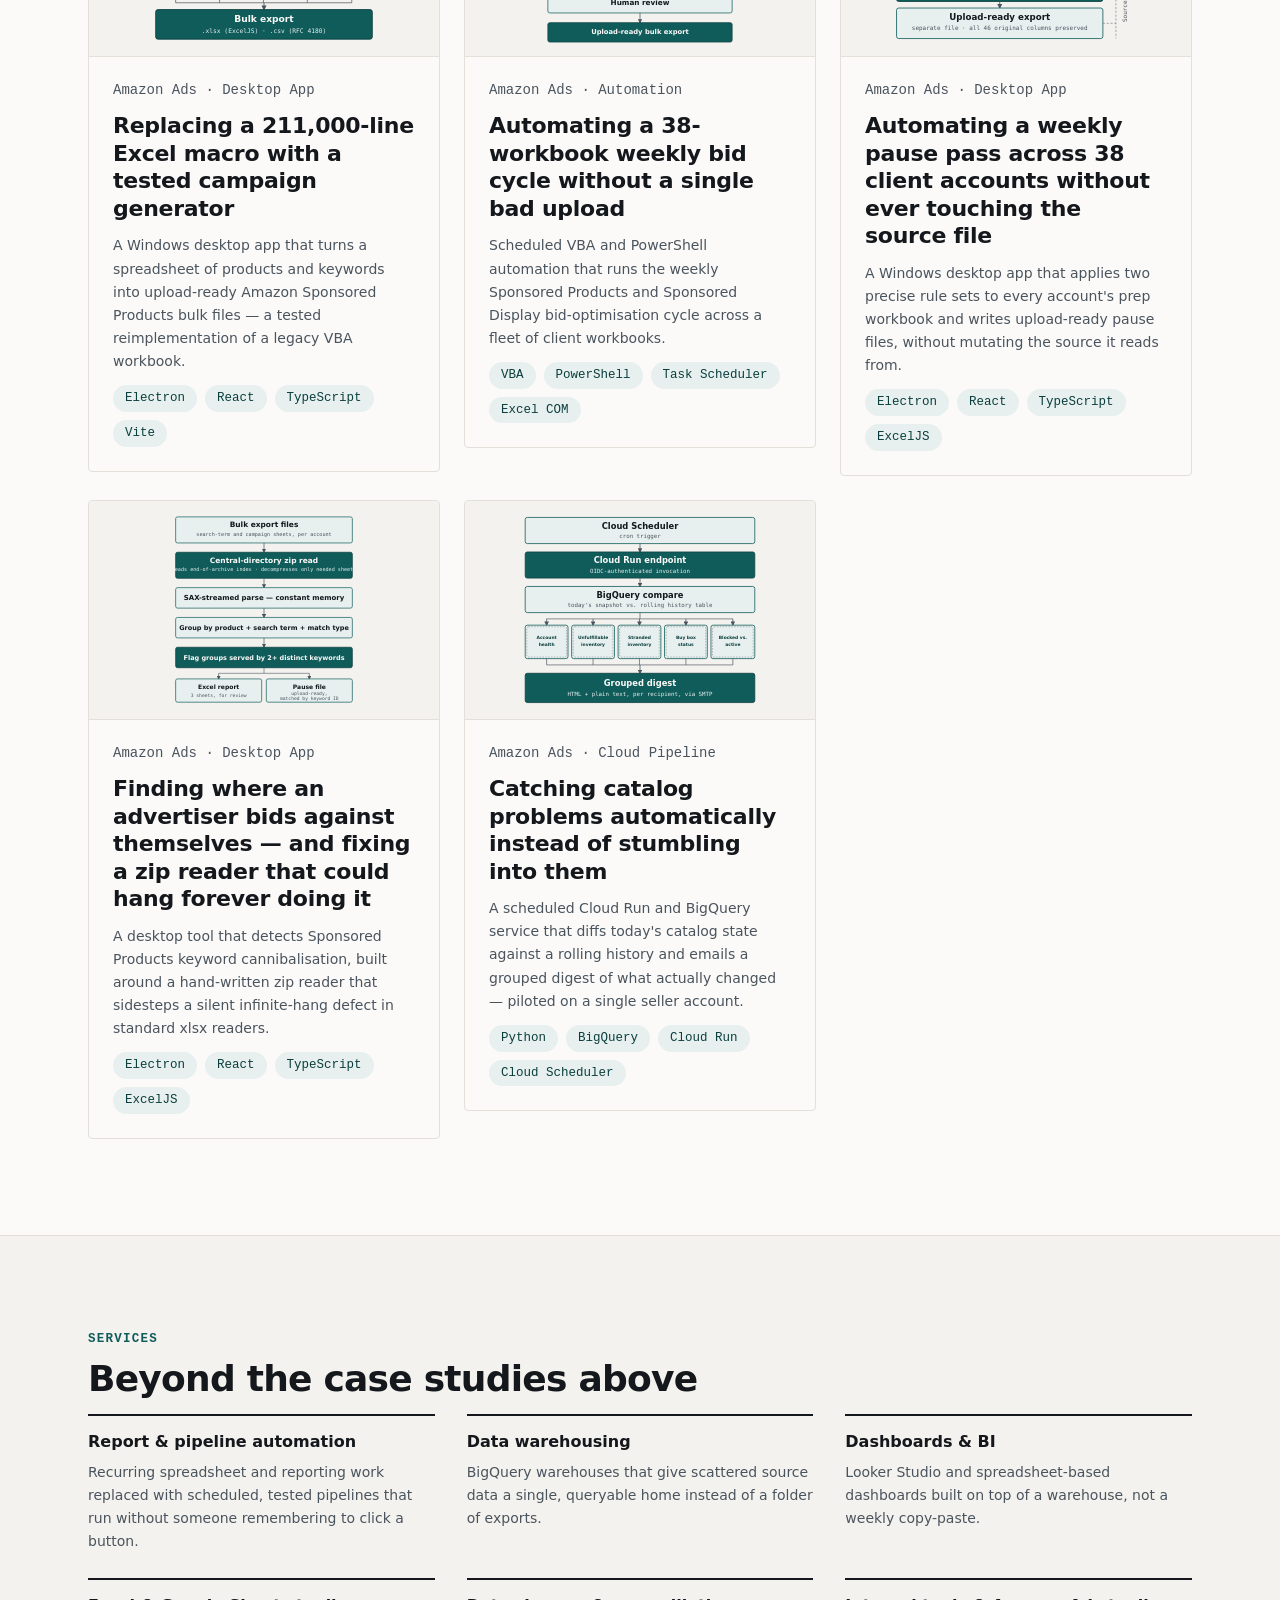
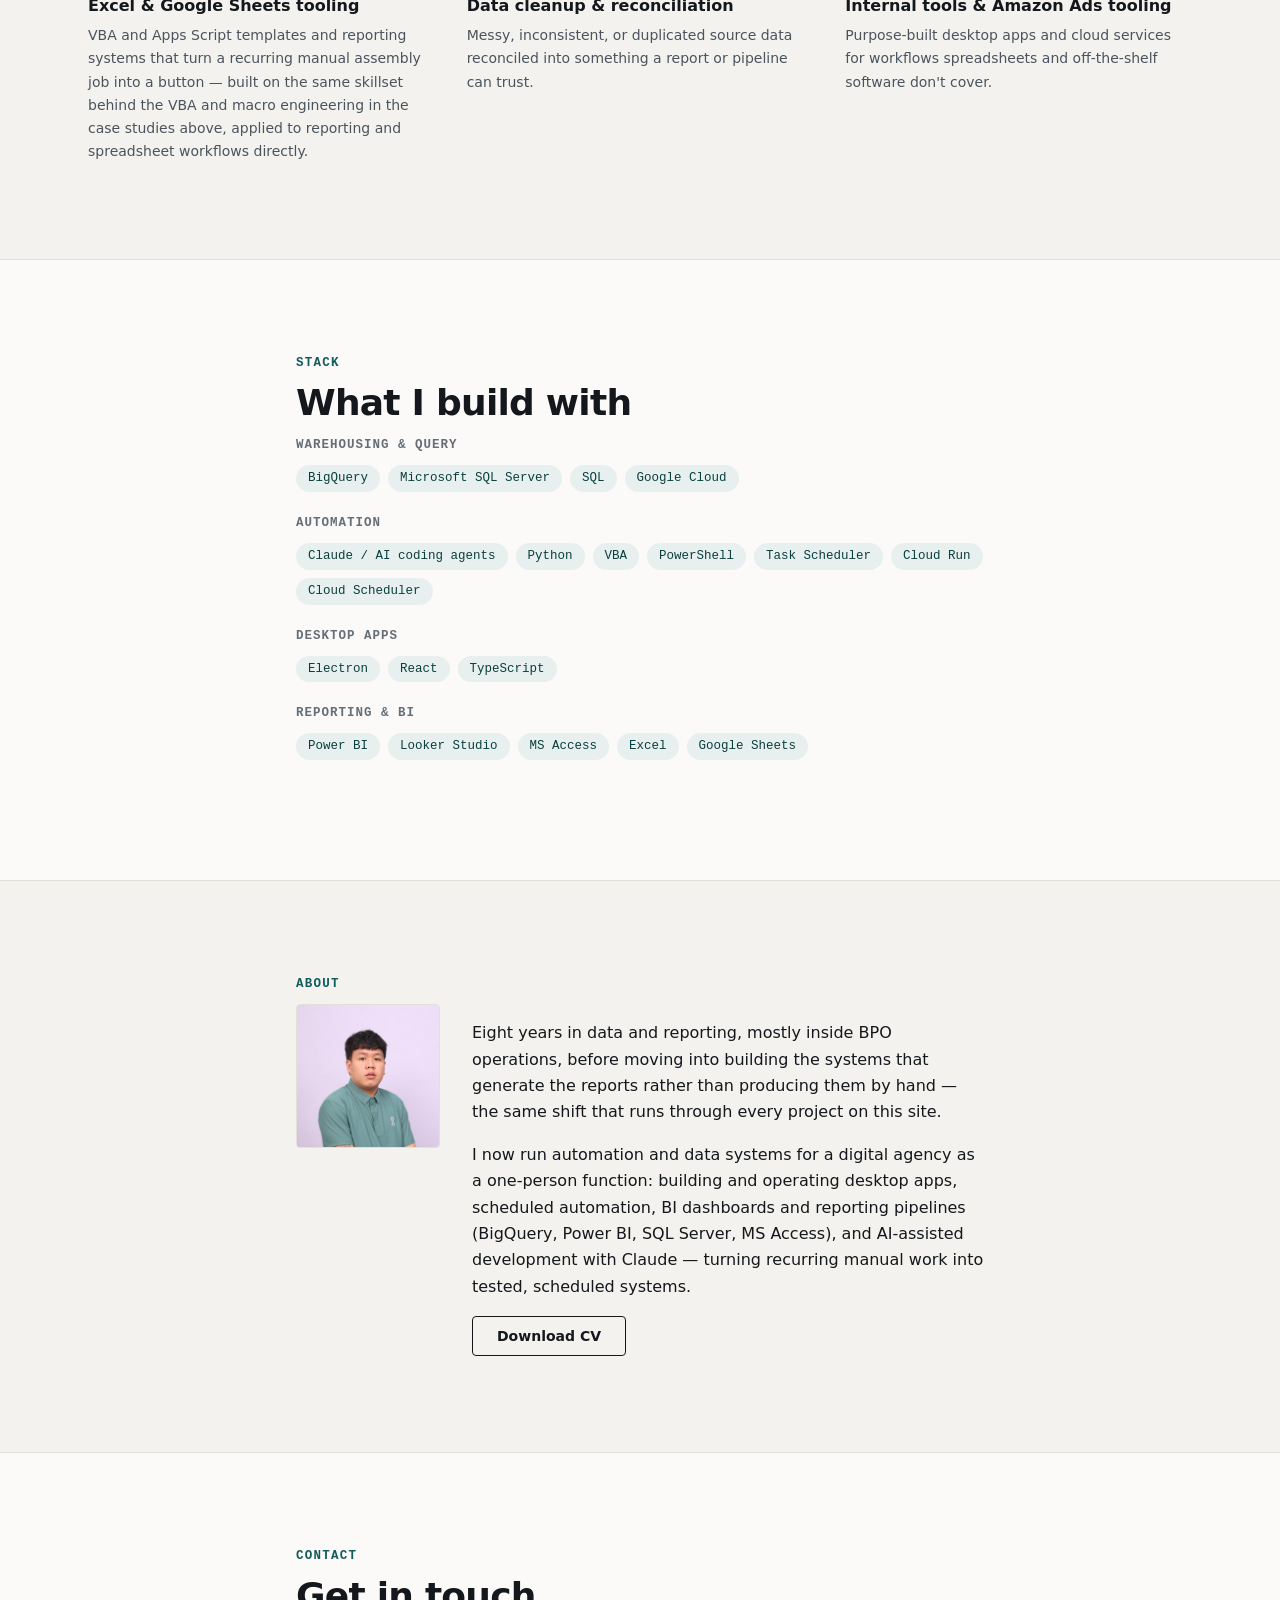
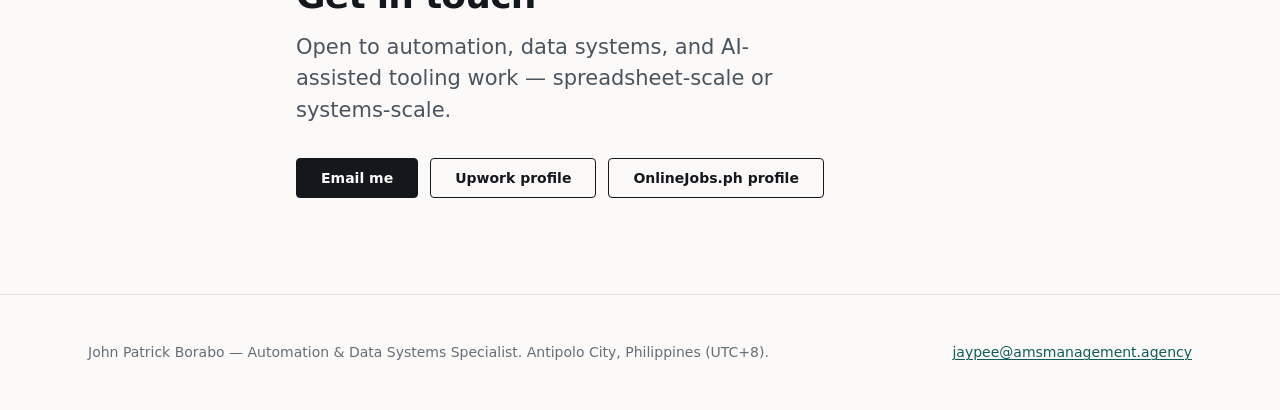
==== commit 6c63afb7: "feat: de-emphasize client-fleet scale, add SQL Server/Power BI/MS Access Removes the "38 client acco" ====
--- a/index.html
+++ b/index.html
@@ -32,9 +32,9 @@
     <p class="eyebrow">Automation &amp; Data Systems Specialist</p>
     <h1 class="h1">I build the internal tooling that a data-driven operation runs its weekly cycle on</h1>
     <p class="lede">Sole engineer for an internal tooling stack — desktop apps, scheduled
-      automation, AI-assisted development, and cloud services that keep a weekly account cycle
-      running across roughly 38 client accounts. Eight years in data and reporting before that.
-      Based in the Philippines (UTC+8), with working hours that overlap US mornings.</p>
+      automation, AI-assisted development with Claude, and BI dashboards and reporting pipelines
+      built on BigQuery, Power BI, SQL Server, and MS Access. Eight years in data and reporting
+      before that. Based in the Philippines (UTC+8), with working hours that overlap US mornings.</p>
     <div class="btn-row">
       <a class="btn btn--primary" href="#work">See the work</a>
       <a class="btn btn--ghost" href="#contact">Get in touch</a>
@@ -54,8 +54,8 @@
         <span class="proof__label">automated tests across five shipped tools</span>
       </li>
       <li>
-        <span class="proof__num">38</span>
-        <span class="proof__label">client accounts served weekly</span>
+        <span class="proof__num">3</span>
+        <span class="proof__label">production desktop apps shipped</span>
       </li>
     </ul>
   </div>
@@ -215,6 +215,7 @@
       <h3>Warehousing &amp; query</h3>
       <ul class="tags">
         <li class="tag">BigQuery</li>
+        <li class="tag">Microsoft SQL Server</li>
         <li class="tag">SQL</li>
         <li class="tag">Google Cloud</li>
       </ul>
@@ -223,6 +224,7 @@
     <div class="stack-group">
       <h3>Automation</h3>
       <ul class="tags">
+        <li class="tag">Claude / AI coding agents</li>
         <li class="tag">Python</li>
         <li class="tag">VBA</li>
         <li class="tag">PowerShell</li>
@@ -244,7 +246,9 @@
     <div class="stack-group">
       <h3>Reporting &amp; BI</h3>
       <ul class="tags">
+        <li class="tag">Power BI</li>
         <li class="tag">Looker Studio</li>
+        <li class="tag">MS Access</li>
         <li class="tag">Excel</li>
         <li class="tag">Google Sheets</li>
       </ul>
@@ -262,10 +266,9 @@
           building the systems that generate the reports rather than producing them by hand —
           the same shift that runs through every project on this site.</p>
         <p>I now run automation and data systems for a digital agency as a one-person function:
-          building and operating the internal tooling stack — desktop apps, scheduled automation,
-          AI-assisted development with tools like Claude, and cloud services — that keeps a
-          weekly account cycle running across a client fleet, from campaign generation to bid
-          optimisation to pausing to catalog alerting.</p>
+          building and operating desktop apps, scheduled automation, BI dashboards and reporting
+          pipelines (BigQuery, Power BI, SQL Server, MS Access), and AI-assisted development with
+          Claude — turning recurring manual work into tested, scheduled systems.</p>
         <p><a class="btn btn--ghost" href="assets/Borabo-CV.pdf">Download CV</a></p>
       </div>
     </div>
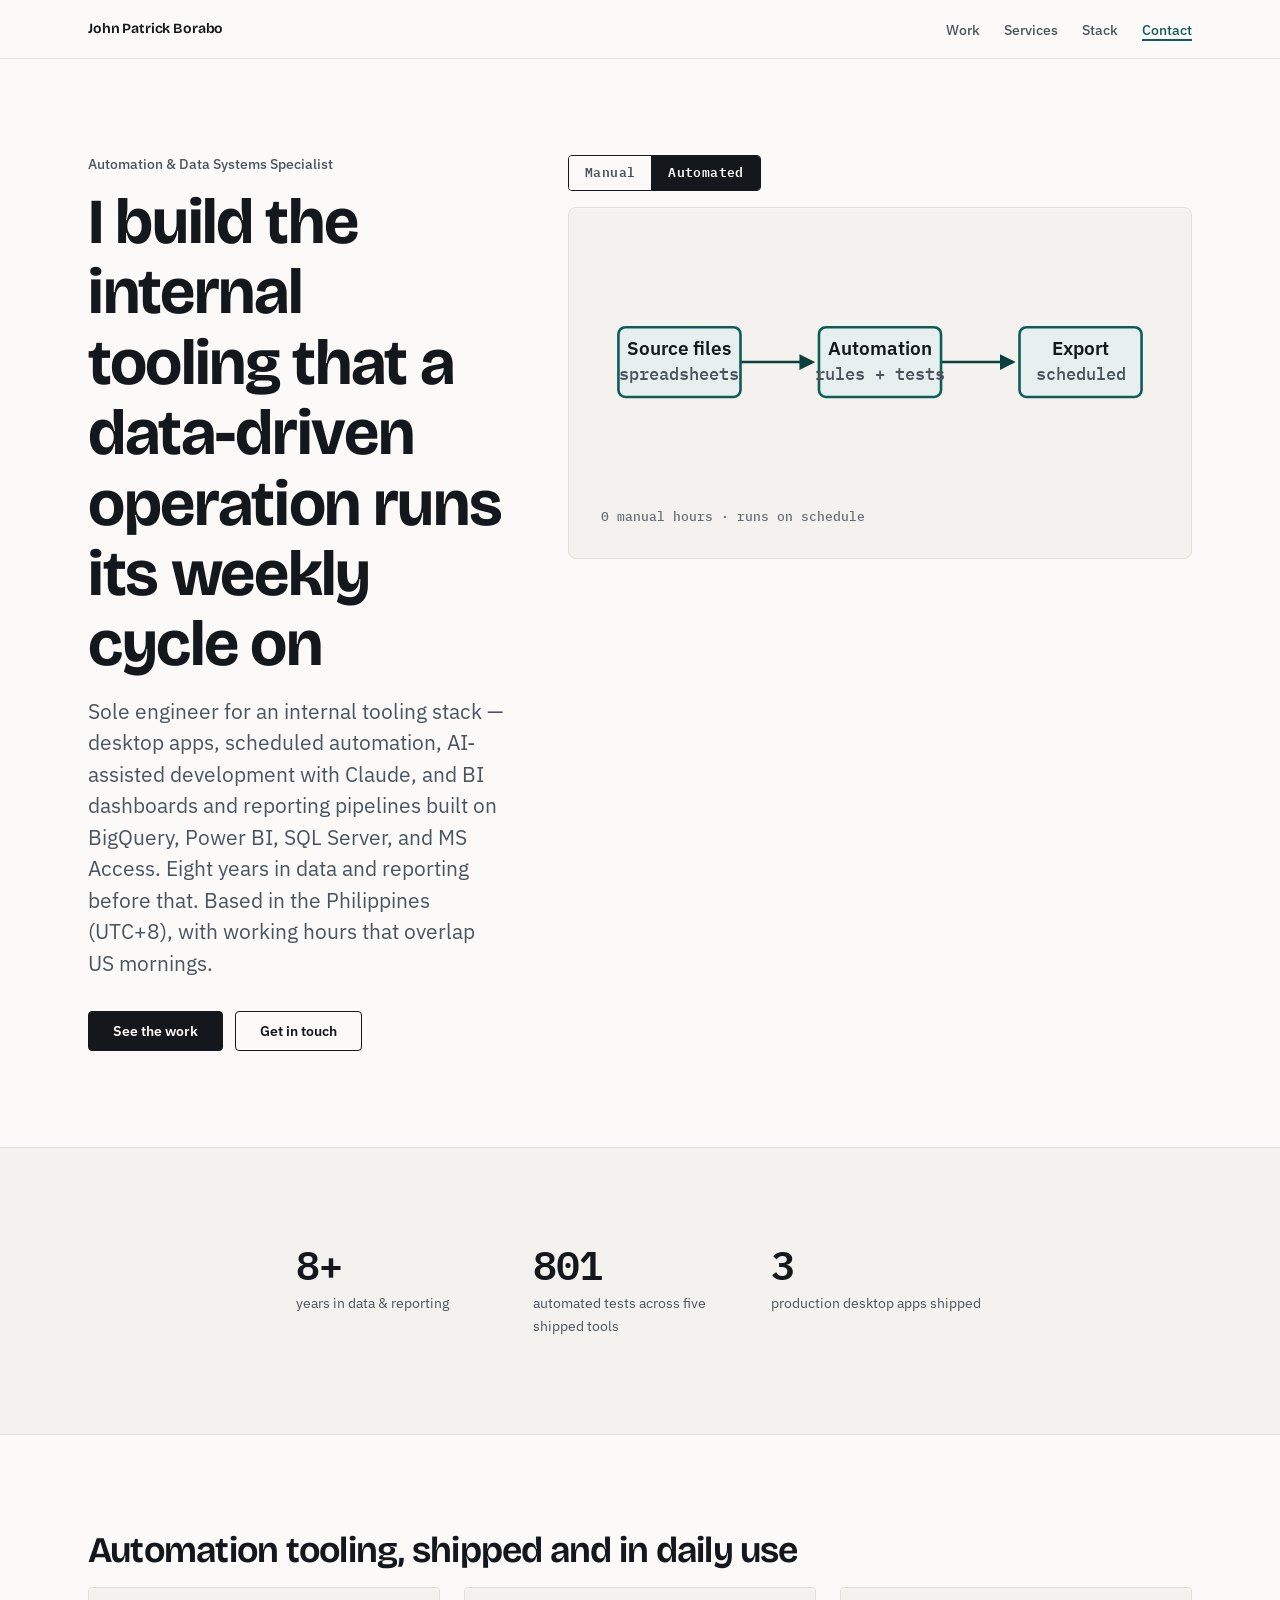
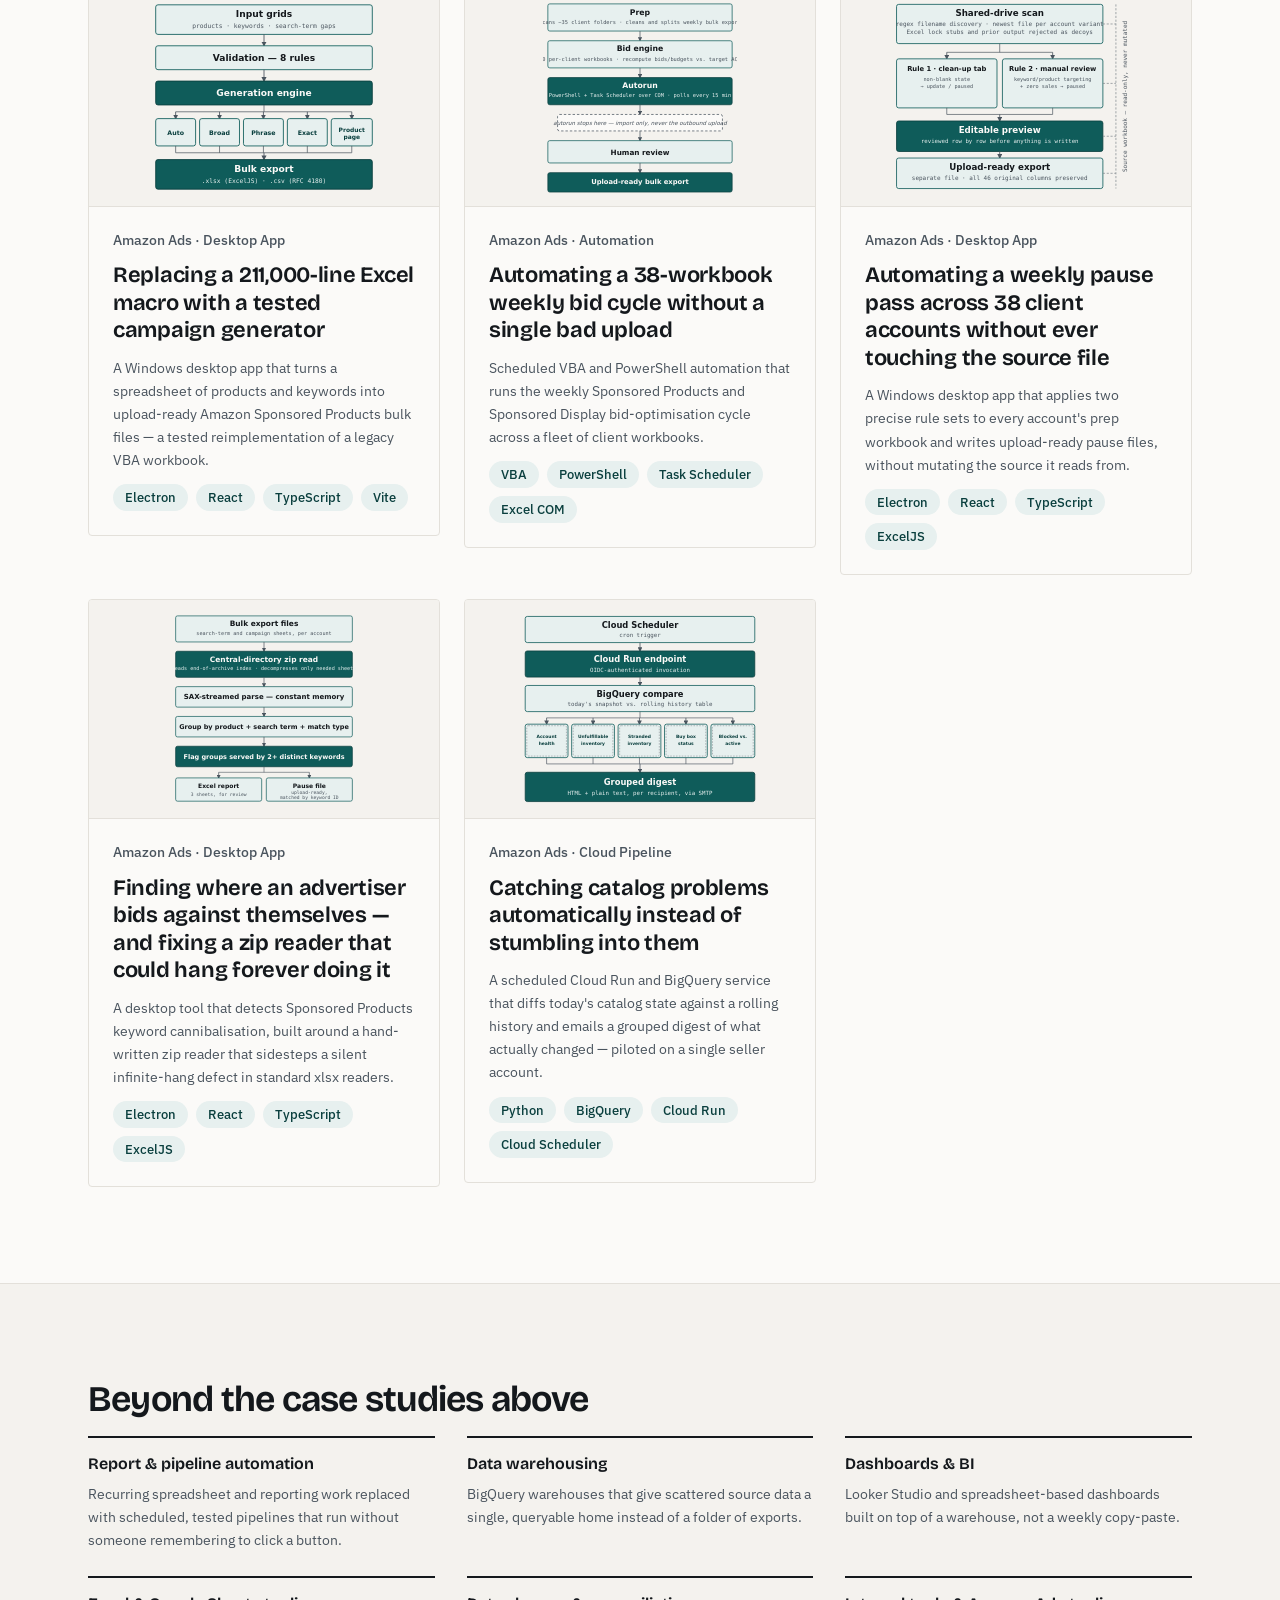
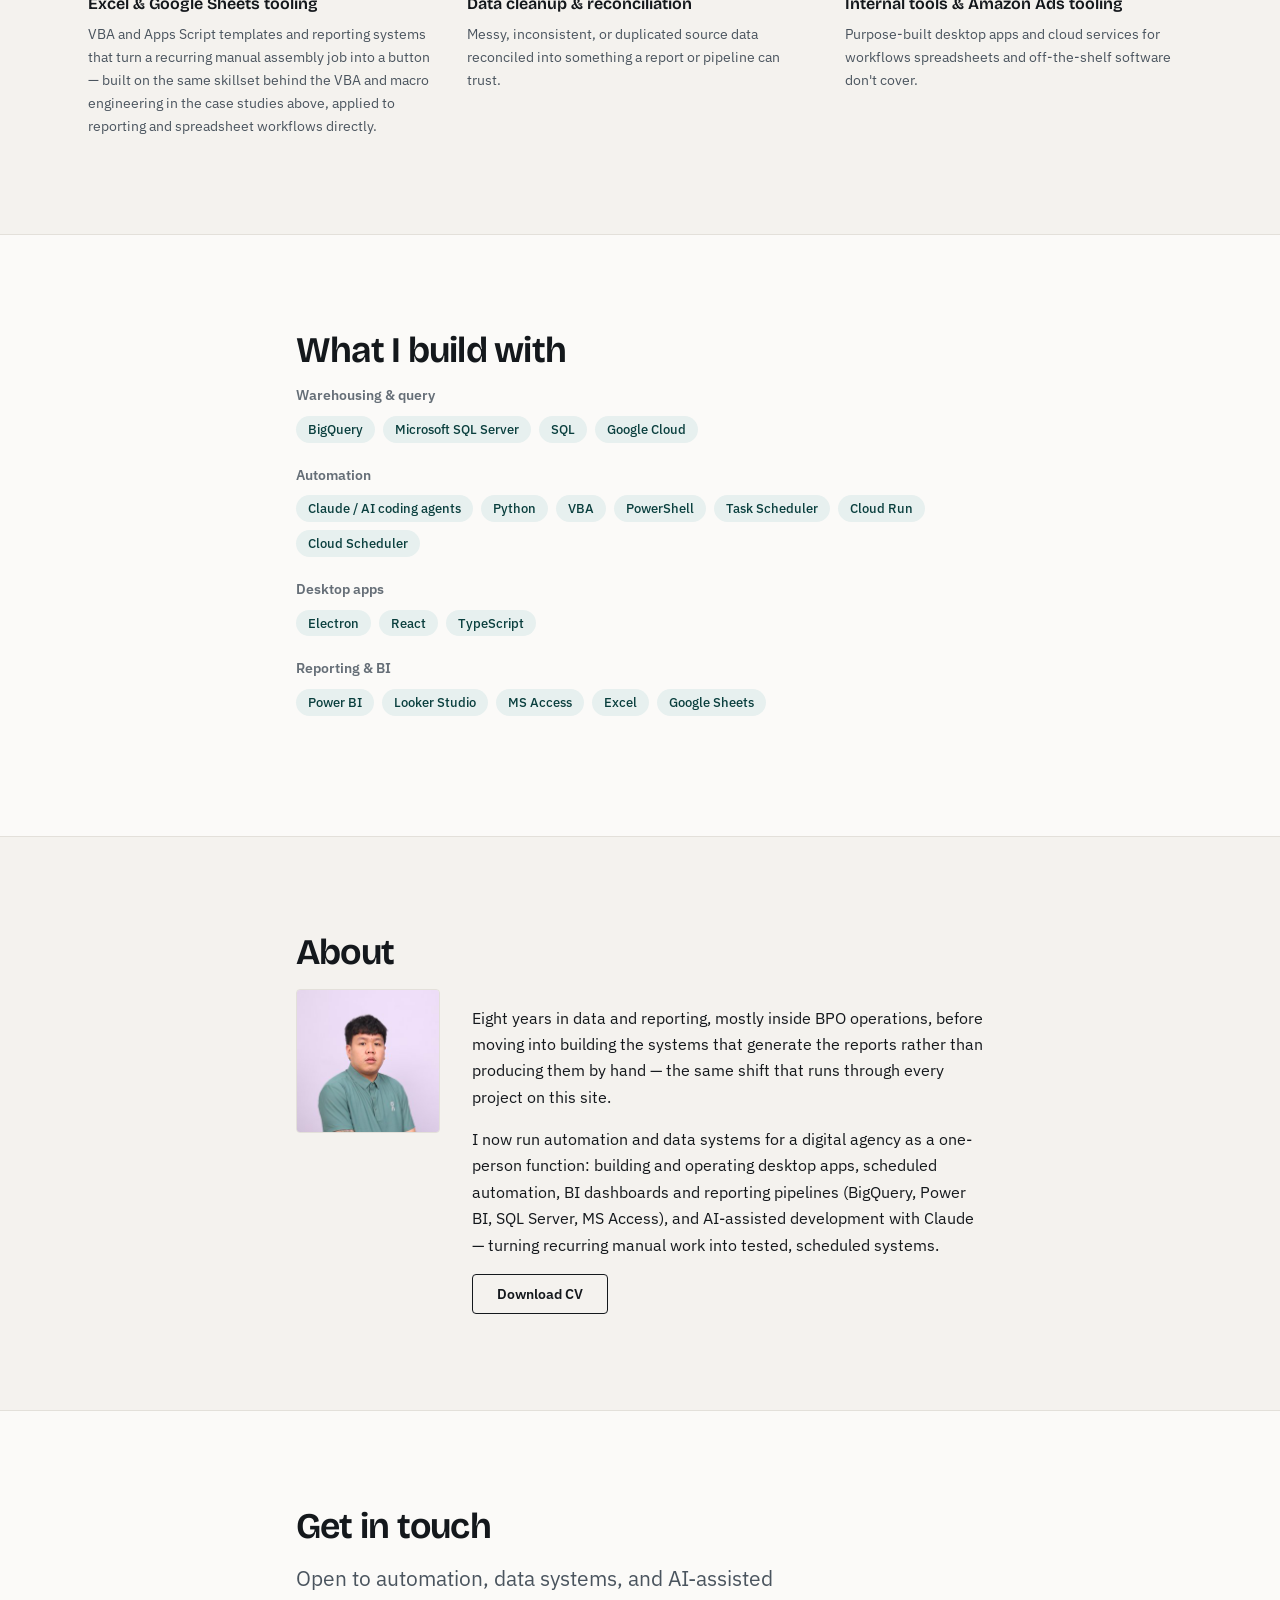
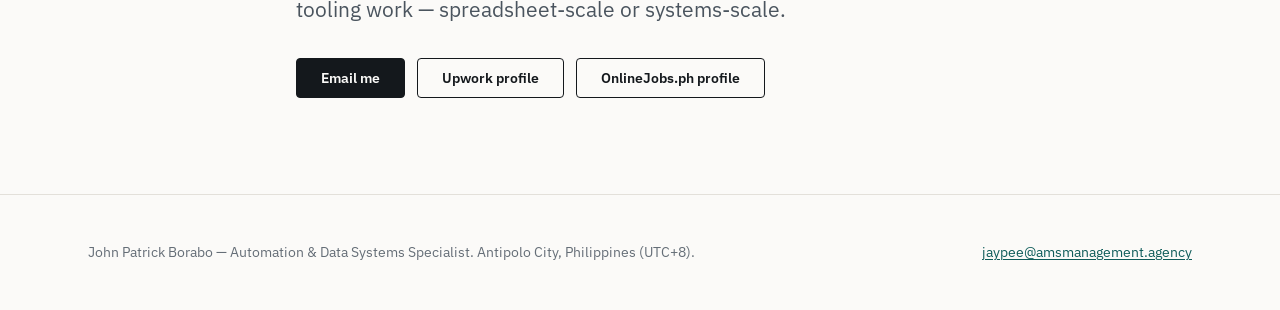
==== commit f4d6057a: "feat: redesign for real interactivity and distinctive typography Replaces the system-font stack with" ====
--- a/index.html
+++ b/index.html
@@ -5,6 +5,9 @@
 <meta name="viewport" content="width=device-width, initial-scale=1">
 <title>John Patrick Borabo — Automation &amp; Data Systems Specialist</title>
 <meta name="description" content="I build and operate internal tooling — desktop apps, AI-assisted automation, cloud services — for a data-driven operation running dozens of accounts, plus 8+ years in reporting and BI before that.">
+<link rel="preconnect" href="https://fonts.googleapis.com">
+<link rel="preconnect" href="https://fonts.gstatic.com" crossorigin>
+<link href="https://fonts.googleapis.com/css2?family=Bricolage+Grotesque:opsz,wght@12..96,400..800&family=IBM+Plex+Sans:wght@400;500;600;700&family=IBM+Plex+Mono:wght@400;500;600&display=swap" rel="stylesheet">
 <link rel="stylesheet" href="assets/css/site.css">
 <script>(function(h){h.className+=" js";setTimeout(function(){if(!h.hasAttribute("data-reveal-ready")){h.className=h.className.replace(/\s*\bjs\b/,"");}},2000);})(document.documentElement);</script>
 </head>
@@ -27,17 +30,72 @@
 
 <main id="main">
 
-<section class="section">
-  <div class="wrap wrap--narrow">
-    <p class="eyebrow">Automation &amp; Data Systems Specialist</p>
-    <h1 class="h1">I build the internal tooling that a data-driven operation runs its weekly cycle on</h1>
-    <p class="lede">Sole engineer for an internal tooling stack — desktop apps, scheduled
-      automation, AI-assisted development with Claude, and BI dashboards and reporting pipelines
-      built on BigQuery, Power BI, SQL Server, and MS Access. Eight years in data and reporting
-      before that. Based in the Philippines (UTC+8), with working hours that overlap US mornings.</p>
-    <div class="btn-row">
-      <a class="btn btn--primary" href="#work">See the work</a>
-      <a class="btn btn--ghost" href="#contact">Get in touch</a>
+<section class="section hero">
+  <div class="wrap hero__wrap">
+    <div class="hero__copy">
+      <p class="kicker">Automation &amp; Data Systems Specialist</p>
+      <h1 class="h1">I build the internal tooling that a data-driven operation runs its weekly cycle on</h1>
+      <p class="lede">Sole engineer for an internal tooling stack — desktop apps, scheduled
+        automation, AI-assisted development with Claude, and BI dashboards and reporting pipelines
+        built on BigQuery, Power BI, SQL Server, and MS Access. Eight years in data and reporting
+        before that. Based in the Philippines (UTC+8), with working hours that overlap US mornings.</p>
+      <div class="btn-row">
+        <a class="btn btn--primary" href="#work">See the work</a>
+        <a class="btn btn--ghost" href="#contact">Get in touch</a>
+      </div>
+    </div>
+
+    <div class="hero__demo">
+      <div class="mode-switch" role="group" aria-label="Toggle between manual and automated workflow">
+        <button type="button" class="mode-switch__btn" data-mode="manual" aria-pressed="false">Manual</button>
+        <button type="button" class="mode-switch__btn" data-mode="auto" aria-pressed="true">Automated</button>
+      </div>
+
+      <div class="hero-panel">
+        <div class="hero-panel__view hero-panel__view--manual" data-view="manual" aria-hidden="true">
+          <div class="manual-grid">
+            <div class="manual-grid__row">
+              <span class="manual-cell">Row 1183</span>
+              <span class="manual-cell manual-cell--warn">#REF!</span>
+              <span class="manual-cell">42.10</span>
+            </div>
+            <div class="manual-grid__row manual-grid__row--skew">
+              <span class="manual-cell">Sheet7_FINAL_v3</span>
+              <span class="manual-cell">17.4</span>
+              <span class="manual-cell manual-cell--warn">#REF!</span>
+            </div>
+            <div class="manual-grid__row">
+              <span class="manual-cell">copy (2).xlsx</span>
+              <span class="manual-cell">—</span>
+              <span class="manual-cell">9.87</span>
+            </div>
+          </div>
+          <p class="hero-panel__readout">6 manual hours this week</p>
+        </div>
+
+        <div class="hero-panel__view hero-panel__view--auto is-active" data-view="auto" aria-hidden="false">
+          <svg class="auto-diagram" viewBox="0 0 320 140" role="img" aria-label="Diagram: source files flow into the automation engine, then out as a scheduled export, with no manual steps.">
+            <defs>
+              <marker id="heroArrow" viewBox="0 0 10 10" refX="8" refY="5" markerWidth="6" markerHeight="6" orient="auto-start-reverse">
+                <path class="arrow-head" d="M0,0 L10,5 L0,10 z"></path>
+              </marker>
+            </defs>
+            <line x1="80" y1="70" x2="121" y2="70" marker-end="url(#heroArrow)"></line>
+            <line x1="195" y1="70" x2="236" y2="70" marker-end="url(#heroArrow)"></line>
+            <rect x="10" y="50" width="70" height="40" rx="4"></rect>
+            <text class="stage-label" x="45" y="66" text-anchor="middle">Source files</text>
+            <text x="45" y="80" text-anchor="middle">spreadsheets</text>
+            <rect x="125" y="50" width="70" height="40" rx="4"></rect>
+            <text class="stage-label" x="160" y="66" text-anchor="middle">Automation</text>
+            <text x="160" y="80" text-anchor="middle">rules + tests</text>
+            <rect x="240" y="50" width="70" height="40" rx="4"></rect>
+            <text class="stage-label" x="275" y="66" text-anchor="middle">Export</text>
+            <text x="275" y="80" text-anchor="middle">scheduled</text>
+            <circle class="auto-diagram__pulse" r="3"></circle>
+          </svg>
+          <p class="hero-panel__readout">0 manual hours · runs on schedule</p>
+        </div>
+      </div>
     </div>
   </div>
 </section>
@@ -63,7 +121,6 @@
 
 <section class="section reveal" id="work">
   <div class="wrap">
-    <p class="eyebrow">Work</p>
     <h2 class="h2">Automation tooling, shipped and in daily use</h2>
     <ul class="work-grid">
 
@@ -167,7 +224,6 @@
 
 <section class="section section--tint reveal" id="services">
   <div class="wrap">
-    <p class="eyebrow">Services</p>
     <h2 class="h2">Beyond the case studies above</h2>
     <ul class="svc-grid">
       <li class="svc">
@@ -208,7 +264,6 @@
 
 <section class="section reveal" id="stack">
   <div class="wrap wrap--narrow">
-    <p class="eyebrow">Stack</p>
     <h2 class="h2">What I build with</h2>
 
     <div class="stack-group">
@@ -258,7 +313,7 @@
 
 <section class="section section--tint reveal" id="about">
   <div class="wrap wrap--narrow">
-    <p class="eyebrow">About</p>
+    <h2 class="h2">About</h2>
     <div class="about-grid">
       <img class="portrait" src="assets/img/portrait.jpg" alt="Portrait of John Patrick Borabo" width="288" height="288">
       <div class="about-grid__body">
@@ -277,7 +332,6 @@
 
 <section class="section reveal" id="contact">
   <div class="wrap wrap--narrow">
-    <p class="eyebrow">Contact</p>
     <h2 class="h2">Get in touch</h2>
     <p class="lede">Open to automation, data systems, and AI-assisted tooling work —
       spreadsheet-scale or systems-scale.</p>
--- a/assets/css/site.css
+++ b/assets/css/site.css
@@ -14,9 +14,12 @@
   --accent:     #0f5c5a;
   --accent-ink: #0a3f3e;
   --accent-bg:  #e7f0ef;
-
-  --sans: ui-sans-serif, system-ui, "Segoe UI", Roboto, Helvetica, Arial, sans-serif;
-  --mono: ui-monospace, "Cascadia Mono", "Cascadia Code", Consolas, "Liberation Mono", monospace;
+  --signal:     #1fcfb4;  /* live/running state only — hero toggle auto-mode */
+  --warn:       #c9862e;  /* manual-mode flagged cells only */
+
+  --sans: "IBM Plex Sans", ui-sans-serif, system-ui, "Segoe UI", Roboto, Helvetica, Arial, sans-serif;
+  --display: "Bricolage Grotesque", "IBM Plex Sans", ui-sans-serif, system-ui, sans-serif;
+  --mono: "IBM Plex Mono", ui-monospace, "Cascadia Mono", "Cascadia Code", Consolas, "Liberation Mono", monospace;
 
   /* Fluid type scale */
   --fs-hero: clamp(2.25rem, 1.4rem + 4.2vw, 4rem);
@@ -92,24 +95,23 @@
 /* ==========================================================================
    Typography
    ========================================================================== */
-.eyebrow {
-  font: 600 var(--fs-xs)/1.2 var(--mono);
-  letter-spacing: 0.1em;
-  text-transform: uppercase;
-  color: var(--accent);
+.kicker {
+  font: 500 var(--fs-sm)/1.4 var(--sans);
+  color: var(--ink-soft);
   margin: 0 0 var(--sp-3);
 }
 
 .h1, .h2, .h3 {
   margin: 0 0 var(--sp-4);
-  font-weight: 680;
+  font-family: var(--display);
+  font-weight: 650;
   letter-spacing: -0.021em;
   line-height: 1.1;
   text-wrap: balance;
 }
-.h1 { font-size: var(--fs-hero); }
+.h1 { font-size: var(--fs-hero); font-weight: 700; }
 .h2 { font-size: var(--fs-h2); }
-.h3 { font-size: var(--fs-h3); line-height: 1.25; letter-spacing: -0.012em; }
+.h3 { font-size: var(--fs-h3); line-height: 1.25; letter-spacing: -0.012em; font-weight: 600; }
 
 .lede {
   font-size: var(--fs-lede);
@@ -147,6 +149,7 @@
    Header / footer
    ========================================================================== */
 .site-header {
+  position: sticky; top: 0; z-index: 20;
   border-bottom: 1px solid var(--line);
   background: var(--paper);
 }
@@ -156,7 +159,7 @@
   padding-block: var(--sp-4);
 }
 .site-header__name {
-  font: 680 var(--fs-sm)/1 var(--sans);
+  font: 650 var(--fs-sm)/1 var(--display);
   letter-spacing: -0.01em;
   text-decoration: none; color: var(--ink);
   margin-right: auto;
@@ -166,10 +169,25 @@
   list-style: none; margin: 0; padding: 0;
 }
 .site-nav a {
+  position: relative;
+  display: inline-block;
+  padding-bottom: var(--sp-1);
   font: 500 var(--fs-sm)/1 var(--sans);
   color: var(--ink-soft); text-decoration: none;
 }
-.site-nav a:hover, .site-nav a[aria-current="page"] { color: var(--accent); }
+.site-nav a::after {
+  content: "";
+  position: absolute; left: 0; right: 100%; bottom: 0;
+  height: 2px; background: var(--accent);
+  transition: right .2s ease;
+}
+.site-nav a:hover { color: var(--accent); }
+.site-nav a[aria-current="page"] { color: var(--accent); }
+.site-nav a[aria-current="page"]::after { right: 0; }
+
+@media (prefers-reduced-motion: reduce) {
+  .site-nav a::after { transition: none; }
+}
 
 .site-footer {
   border-top: 1px solid var(--line);
@@ -235,8 +253,8 @@
   padding: var(--sp-3);
 }
 .work-card__body { padding: var(--sp-5); display: flex; flex-direction: column; gap: var(--sp-3); flex: 1; }
-.work-card__title { font: 680 var(--fs-h3)/1.25 var(--sans); letter-spacing: -0.012em; margin: 0; }
-.work-card__meta { font: 500 var(--fs-xs)/1.4 var(--mono); color: var(--ink-faint); margin: 0; }
+.work-card__title { font: 640 var(--fs-h3)/1.25 var(--display); letter-spacing: -0.012em; margin: 0; }
+.work-card__meta { font: 500 var(--fs-xs)/1.4 var(--sans); color: var(--ink-faint); margin: 0; }
 .work-card p { margin: 0; color: var(--ink-soft); font-size: var(--fs-sm); }
 
 /* ==========================================================================
@@ -247,7 +265,7 @@
   padding: var(--sp-1) var(--sp-3);
   background: var(--accent-bg); color: var(--accent-ink);
   border-radius: 999px;
-  font: 500 var(--fs-xs)/1.5 var(--mono);
+  font: 500 var(--fs-xs)/1.5 var(--sans);
 }
 
 /* ==========================================================================
@@ -259,13 +277,12 @@
   list-style: none; margin: 0; padding: 0;
 }
 .svc { border-top: 2px solid var(--ink); padding-top: var(--sp-4); }
-.svc h3 { font: 680 var(--fs-body)/1.3 var(--sans); margin: 0 0 var(--sp-2); }
+.svc h3 { font: 640 var(--fs-body)/1.3 var(--display); margin: 0 0 var(--sp-2); }
 .svc p { margin: 0; font-size: var(--fs-sm); color: var(--ink-soft); }
 
 .stack-group { margin-bottom: var(--sp-5); }
 .stack-group h3 {
-  font: 600 var(--fs-xs)/1.2 var(--mono);
-  letter-spacing: 0.08em; text-transform: uppercase;
+  font: 600 var(--fs-sm)/1.2 var(--sans);
   color: var(--ink-faint); margin: 0 0 var(--sp-3);
 }
 
@@ -276,7 +293,7 @@
 .cs-section > .h2 { margin-bottom: var(--sp-4); }
 
 .figure { margin: var(--sp-6) 0; }
-.figure img { border: 1px solid var(--line); border-radius: var(--radius); }
+.figure img, .figure svg { border: 1px solid var(--line); border-radius: var(--radius); }
 .figure__cap {
   margin-top: var(--sp-3);
   font-size: var(--fs-sm); color: var(--ink-faint);
@@ -318,6 +335,128 @@
 }
 
 /* ==========================================================================
+   Hero — copy + Manual/Automated demo panel
+   ========================================================================== */
+.hero__wrap {
+  display: grid; gap: var(--sp-7);
+  align-items: start;
+}
+@media (min-width: 64rem) {
+  .hero__wrap { grid-template-columns: minmax(0, 26rem) minmax(0, 1fr); gap: var(--sp-8); }
+}
+.hero__copy .lede { max-width: none; }
+
+.hero__demo { display: flex; flex-direction: column; gap: var(--sp-4); }
+
+.mode-switch {
+  display: inline-flex; align-self: flex-start;
+  border: 1px solid var(--ink);
+  border-radius: var(--radius);
+  overflow: hidden;
+}
+.mode-switch__btn {
+  appearance: none; border: 0; background: var(--paper);
+  padding: var(--sp-2) var(--sp-4);
+  font: 600 var(--fs-xs)/1.4 var(--mono);
+  letter-spacing: 0.03em;
+  color: var(--ink-soft);
+  cursor: pointer;
+  transition: background-color .15s ease, color .15s ease;
+}
+.mode-switch__btn + .mode-switch__btn { border-left: 1px solid var(--ink); }
+.mode-switch__btn:hover { color: var(--ink); }
+.mode-switch__btn[aria-pressed="true"] { background: var(--ink); color: var(--paper); }
+
+.hero-panel {
+  position: relative;
+  border: 1px solid var(--line);
+  border-radius: calc(var(--radius) * 2);
+  background: var(--paper-tint);
+  min-height: 16rem;
+  padding: var(--sp-6);
+  box-shadow: inset 0 1px 0 rgb(255 255 255 / 0.6);
+}
+.hero-panel__view {
+  display: none;
+  flex-direction: column; gap: var(--sp-5);
+  height: 100%;
+}
+.hero-panel__view.is-active { display: flex; animation: panel-in .35s ease; }
+
+@keyframes panel-in {
+  from { opacity: 0; transform: translateY(4px); }
+  to   { opacity: 1; transform: none; }
+}
+
+.hero-panel__readout {
+  margin: auto 0 0;
+  font: 500 var(--fs-xs)/1.4 var(--mono);
+  color: var(--ink-faint);
+}
+
+/* Manual view: a small messy mock grid — synthetic placeholder content only */
+.manual-grid { display: flex; flex-direction: column; gap: var(--sp-2); }
+.manual-grid__row { display: flex; gap: var(--sp-2); }
+.manual-grid__row--skew { transform: rotate(-1deg) translateX(6px); }
+.manual-cell {
+  flex: 1; min-width: 0;
+  padding: var(--sp-2) var(--sp-3);
+  background: var(--paper);
+  border: 1px solid var(--line);
+  font: 500 var(--fs-xs)/1.4 var(--mono);
+  color: var(--ink-soft);
+  white-space: nowrap; overflow: hidden; text-overflow: ellipsis;
+}
+.manual-cell--warn {
+  border-color: var(--warn); color: var(--warn);
+  background: color-mix(in srgb, var(--warn) 10%, var(--paper));
+}
+
+/* Auto view: inline SVG pipeline diagram, same visual language as the case-study diagrams */
+.auto-diagram { width: 100%; height: auto; }
+.auto-diagram text { font: 500 10px/1 var(--mono); fill: var(--ink-soft); }
+.auto-diagram .stage-label { font: 600 11px/1 var(--sans); fill: var(--ink); }
+.auto-diagram rect { fill: var(--accent-bg); stroke: var(--accent); stroke-width: 1.5; }
+.auto-diagram line { stroke: var(--accent-ink); stroke-width: 1.5; }
+.auto-diagram .arrow-head { fill: var(--accent-ink); }
+
+.auto-diagram__pulse {
+  fill: var(--signal);
+  offset-path: path("M15,70 L305,70");
+  offset-distance: 0%;
+  opacity: 0;
+}
+.hero-panel__view--auto.is-active .auto-diagram__pulse {
+  animation: pulse-travel 1.1s ease-out 1;
+}
+@keyframes pulse-travel {
+  0%   { offset-distance: 0%; opacity: 0; }
+  8%   { opacity: 1; }
+  92%  { opacity: 1; }
+  100% { offset-distance: 100%; opacity: 0; }
+}
+
+@media (prefers-reduced-motion: reduce) {
+  .hero-panel__view.is-active { animation: none; }
+  .hero-panel__view--auto.is-active .auto-diagram__pulse { animation: none; opacity: 0; }
+}
+
+/* ==========================================================================
+   Flagship case-study diagram — hover/focus explorable (campaign-launcher only)
+   ========================================================================== */
+.arch-diagram { width: 100%; height: auto; }
+.arch-diagram [data-stage] { cursor: pointer; }
+.arch-diagram [data-stage] * { transition: opacity .15s ease; }
+.arch-diagram.has-focus [data-stage] { opacity: .4; }
+.arch-diagram.has-focus [data-stage].is-active { opacity: 1; }
+
+.arch-diagram__cap { min-height: 2.6em; }
+
+@media (prefers-reduced-motion: reduce) {
+  .arch-diagram [data-stage] * { transition: none; }
+}
+
+/* ==========================================================================
    Scroll reveal — opt-in, and only when JS is present
    ========================================================================== */
 .js .reveal { opacity: 0; transform: translateY(8px); }
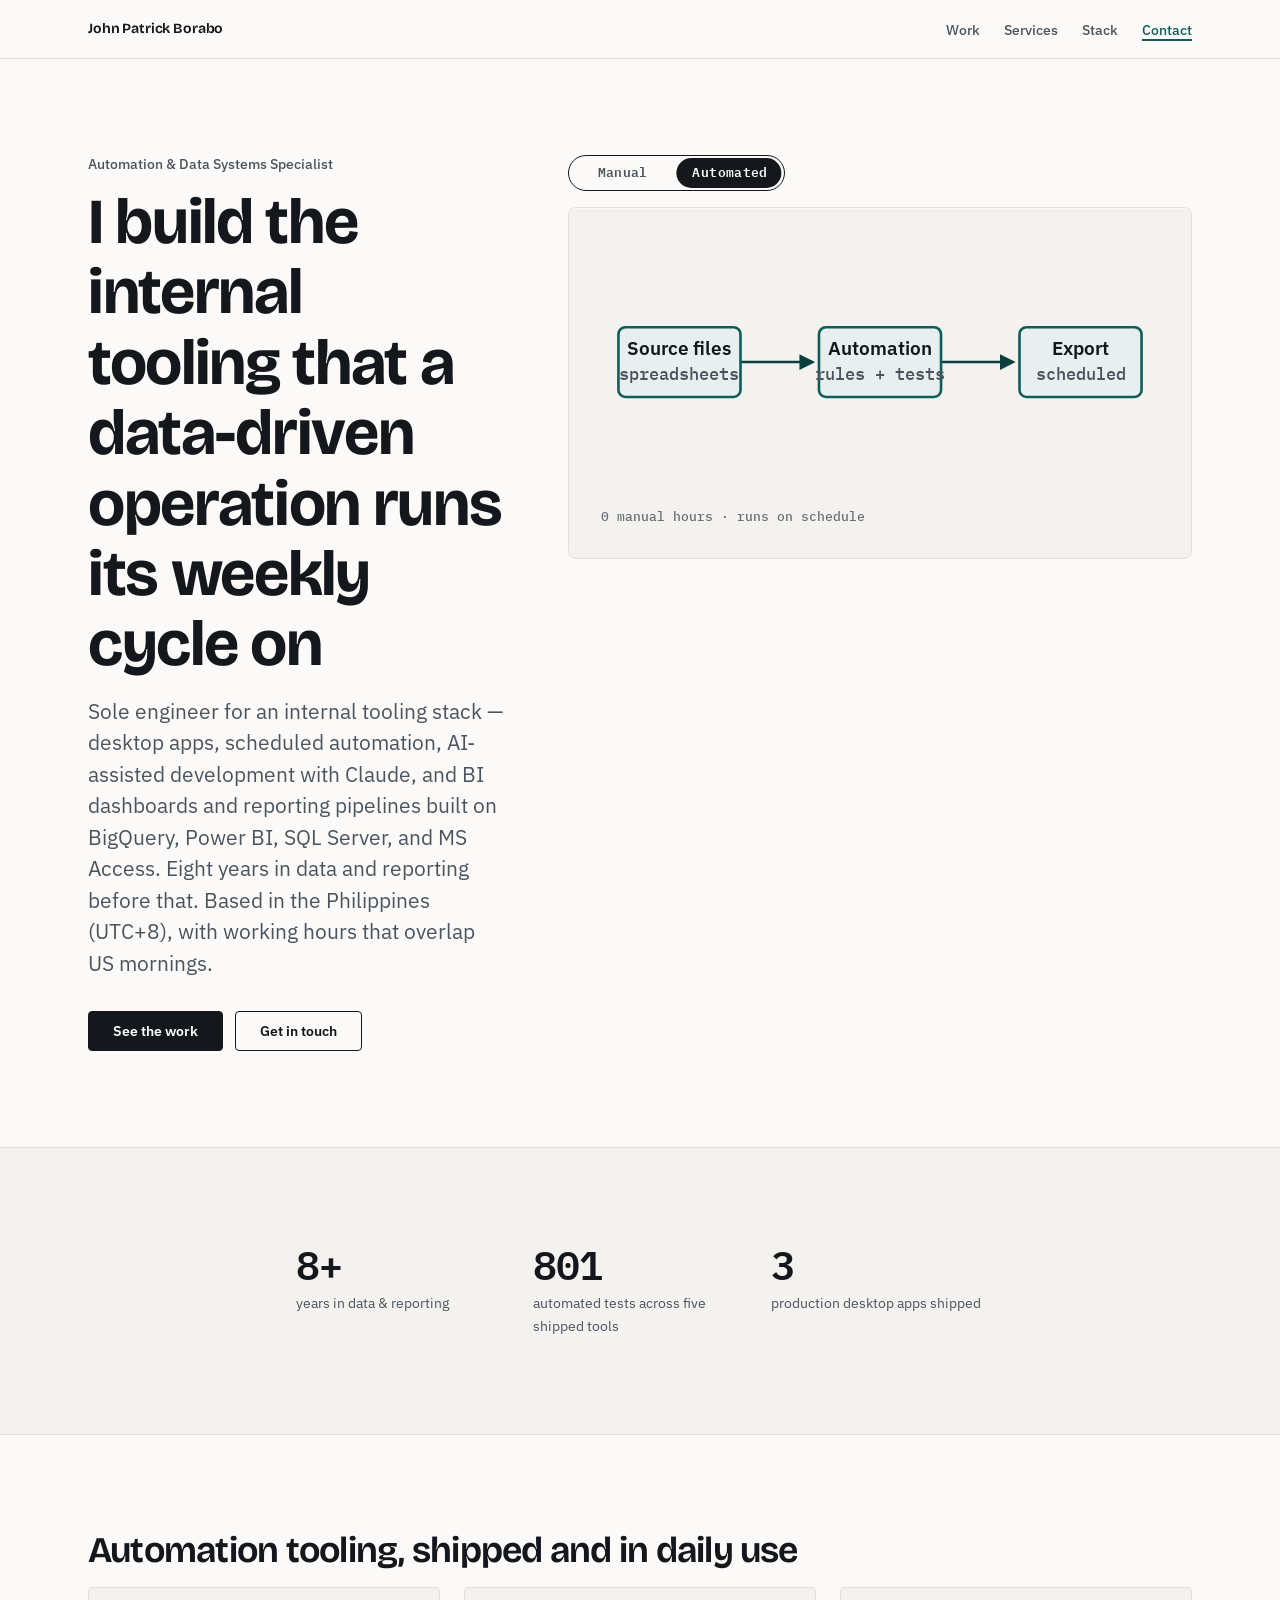
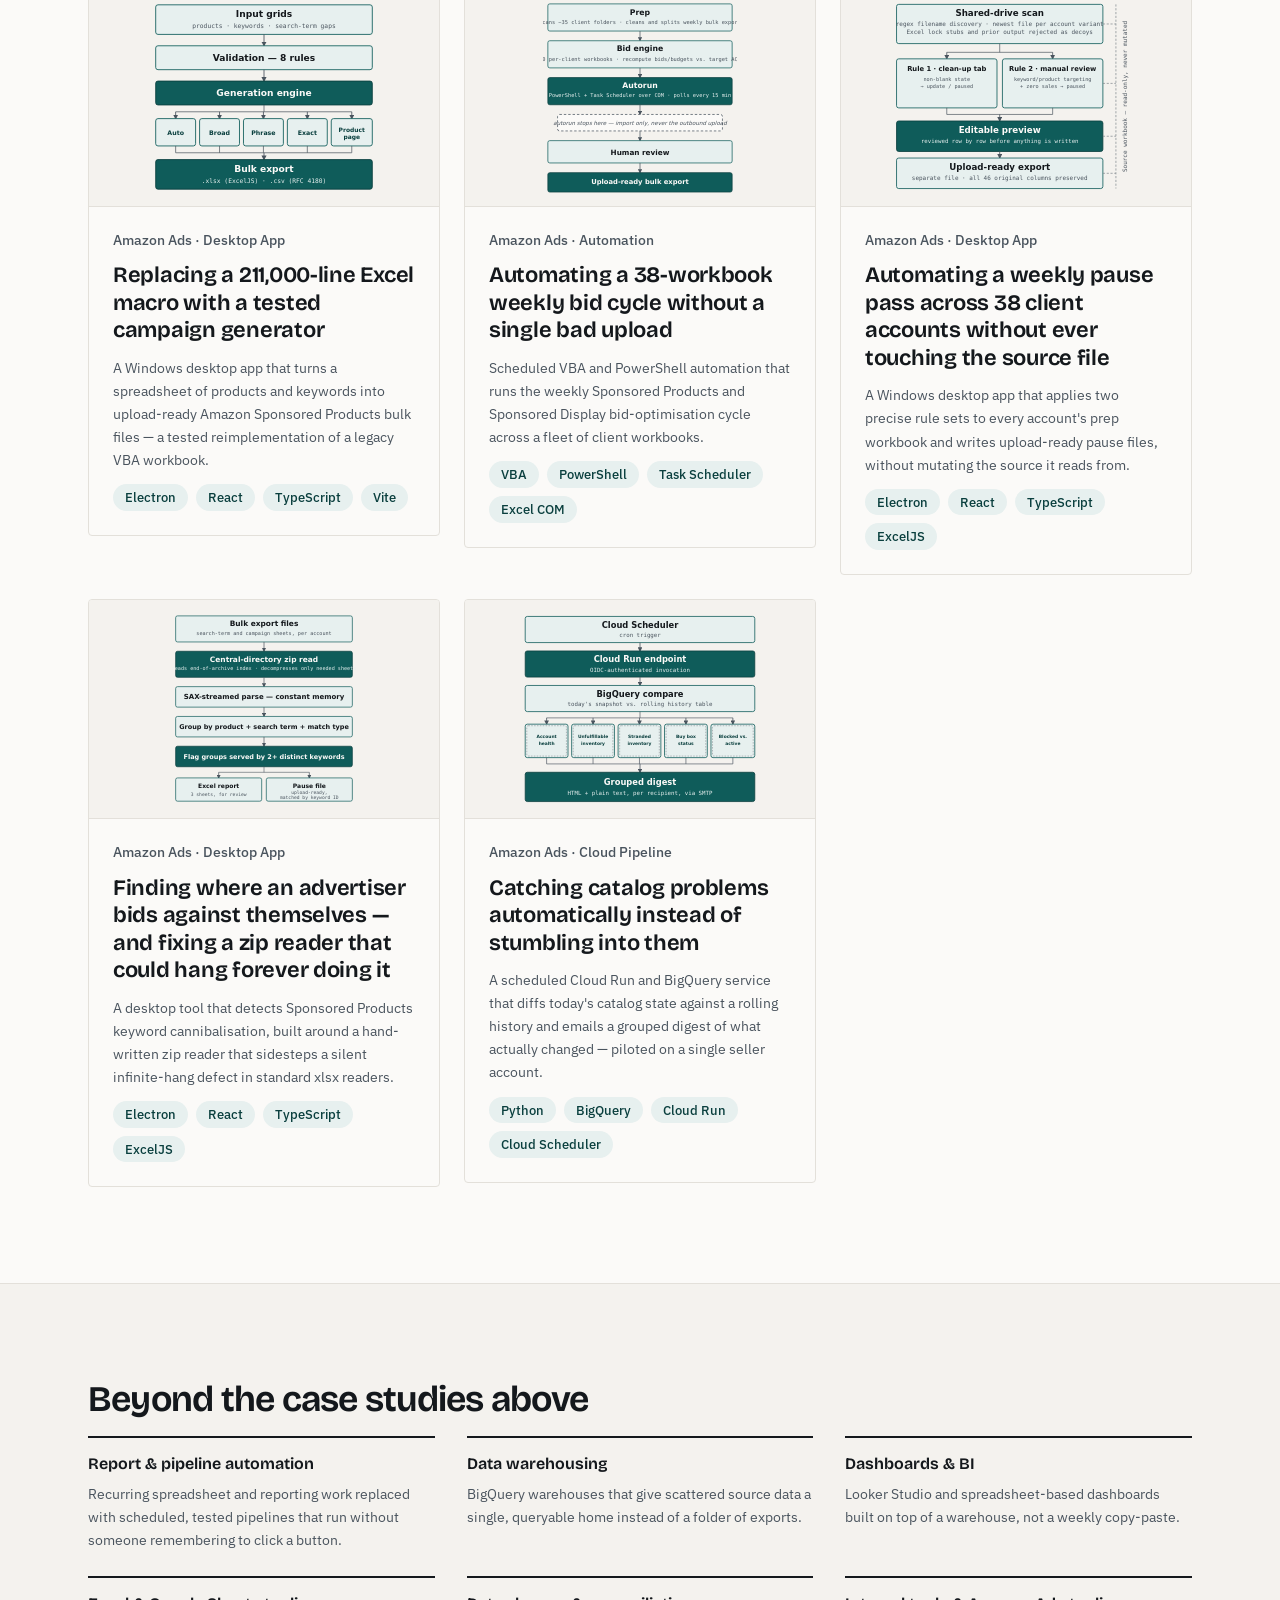
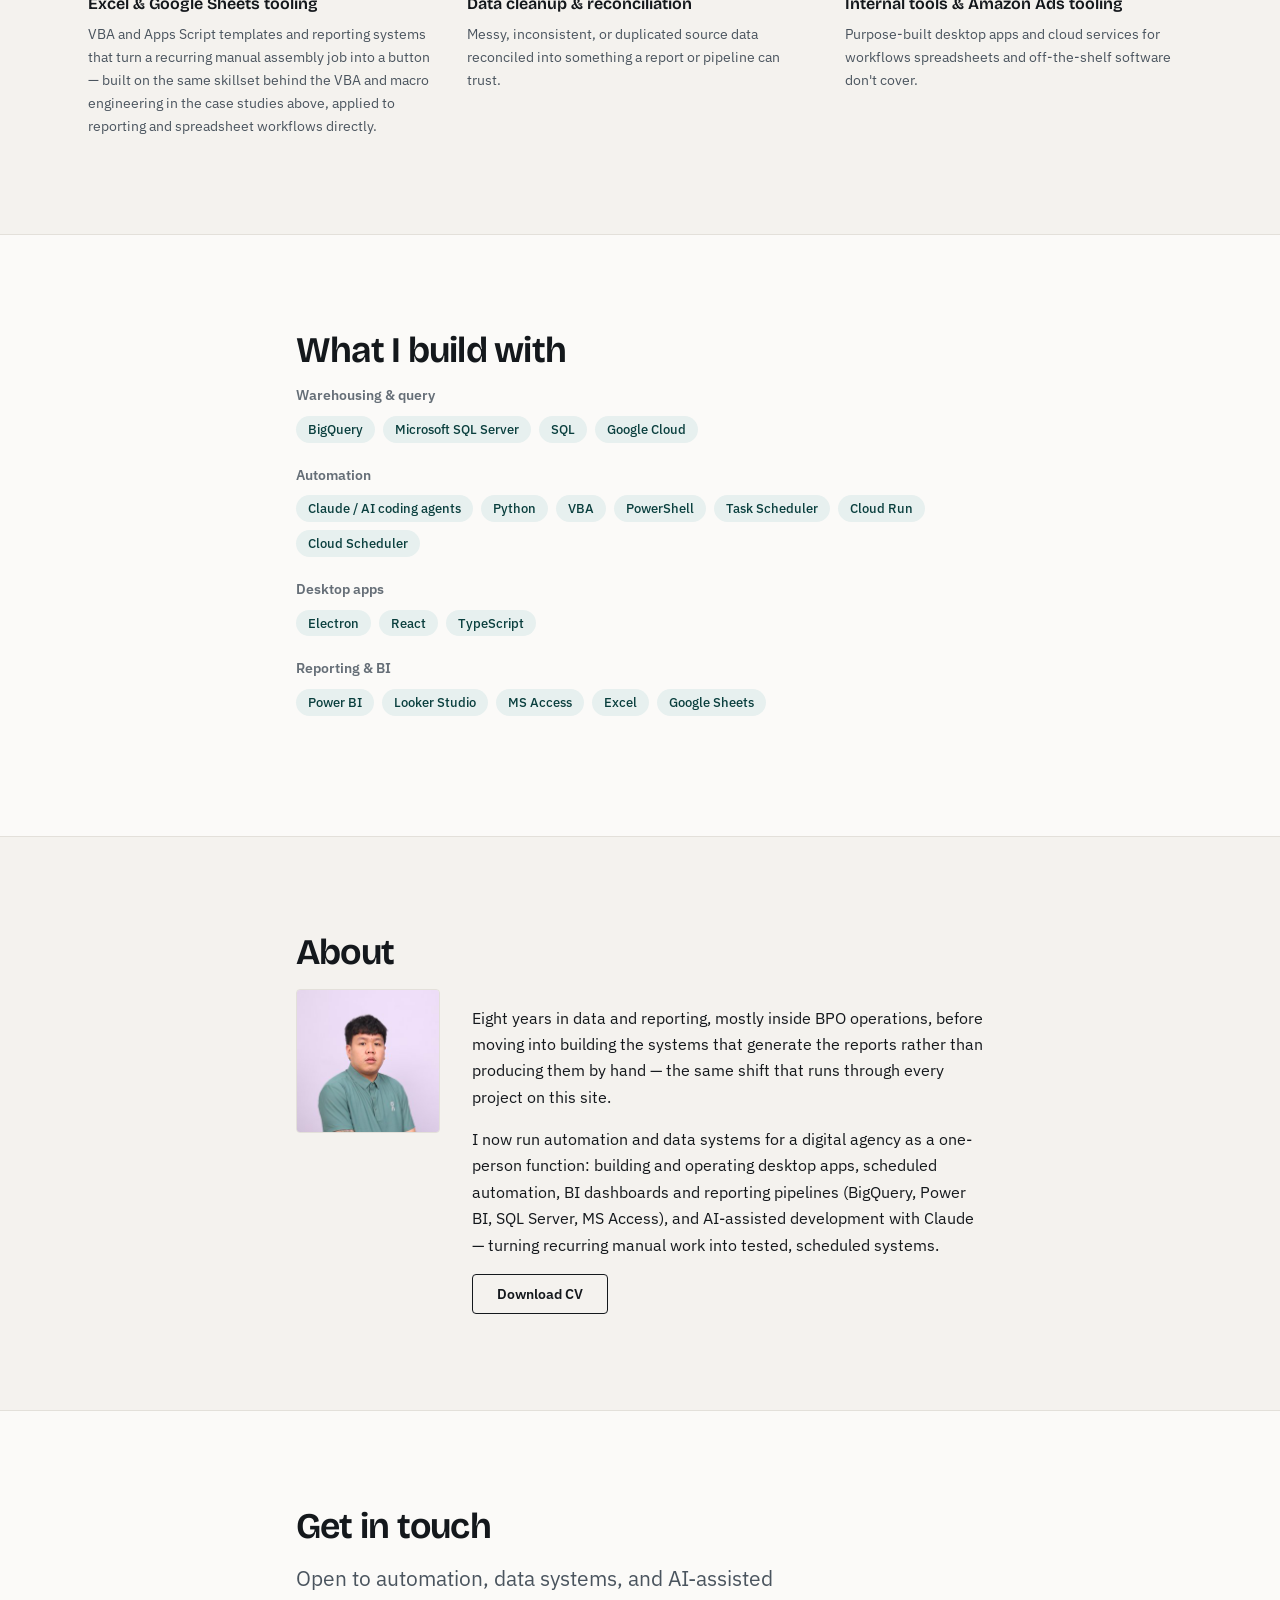
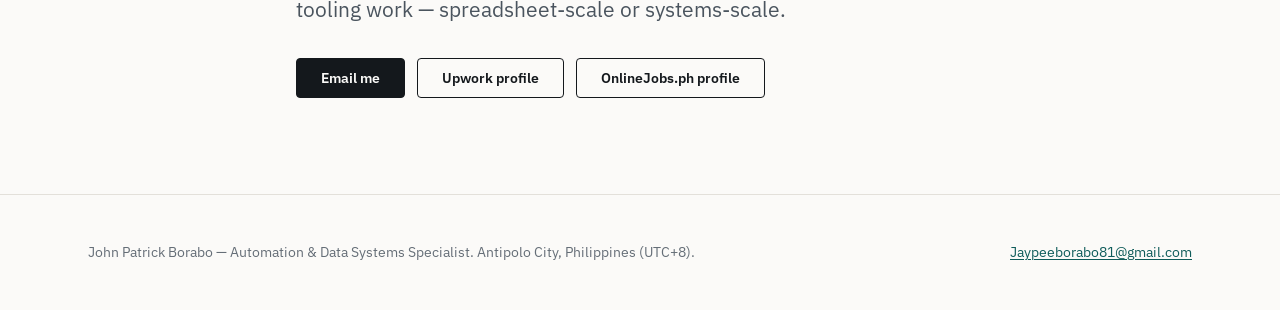
==== commit a9a438e5: "feat: richer hero toggle, personal email in footer/contact Replaces the segmented toggle buttons wit" ====
--- a/index.html
+++ b/index.html
@@ -46,7 +46,8 @@
     </div>
 
     <div class="hero__demo">
-      <div class="mode-switch" role="group" aria-label="Toggle between manual and automated workflow">
+      <div class="mode-switch" data-active="auto" role="group" aria-label="Toggle between manual and automated workflow">
+        <span class="mode-switch__thumb" aria-hidden="true"></span>
         <button type="button" class="mode-switch__btn" data-mode="manual" aria-pressed="false">Manual</button>
         <button type="button" class="mode-switch__btn" data-mode="auto" aria-pressed="true">Automated</button>
       </div>
@@ -70,7 +71,7 @@
               <span class="manual-cell">9.87</span>
             </div>
           </div>
-          <p class="hero-panel__readout">6 manual hours this week</p>
+          <p class="hero-panel__readout" data-manual-timer>Time spent here: 0:00</p>
         </div>
 
         <div class="hero-panel__view hero-panel__view--auto is-active" data-view="auto" aria-hidden="false">
@@ -82,18 +83,24 @@
             </defs>
             <line x1="80" y1="70" x2="121" y2="70" marker-end="url(#heroArrow)"></line>
             <line x1="195" y1="70" x2="236" y2="70" marker-end="url(#heroArrow)"></line>
-            <rect x="10" y="50" width="70" height="40" rx="4"></rect>
-            <text class="stage-label" x="45" y="66" text-anchor="middle">Source files</text>
-            <text x="45" y="80" text-anchor="middle">spreadsheets</text>
-            <rect x="125" y="50" width="70" height="40" rx="4"></rect>
-            <text class="stage-label" x="160" y="66" text-anchor="middle">Automation</text>
-            <text x="160" y="80" text-anchor="middle">rules + tests</text>
-            <rect x="240" y="50" width="70" height="40" rx="4"></rect>
-            <text class="stage-label" x="275" y="66" text-anchor="middle">Export</text>
-            <text x="275" y="80" text-anchor="middle">scheduled</text>
+            <g data-stage="source" tabindex="0" role="button" aria-label="Source files stage">
+              <rect x="10" y="50" width="70" height="40" rx="4"></rect>
+              <text class="stage-label" x="45" y="66" text-anchor="middle">Source files</text>
+              <text x="45" y="80" text-anchor="middle">spreadsheets</text>
+            </g>
+            <g data-stage="automation" tabindex="0" role="button" aria-label="Automation stage">
+              <rect x="125" y="50" width="70" height="40" rx="4"></rect>
+              <text class="stage-label" x="160" y="66" text-anchor="middle">Automation</text>
+              <text x="160" y="80" text-anchor="middle">rules + tests</text>
+            </g>
+            <g data-stage="export" tabindex="0" role="button" aria-label="Export stage">
+              <rect x="240" y="50" width="70" height="40" rx="4"></rect>
+              <text class="stage-label" x="275" y="66" text-anchor="middle">Export</text>
+              <text x="275" y="80" text-anchor="middle">scheduled</text>
+            </g>
             <circle class="auto-diagram__pulse" r="3"></circle>
           </svg>
-          <p class="hero-panel__readout">0 manual hours · runs on schedule</p>
+          <p class="hero-panel__readout" data-auto-readout>0 manual hours · runs on schedule</p>
         </div>
       </div>
     </div>
@@ -336,7 +343,7 @@
     <p class="lede">Open to automation, data systems, and AI-assisted tooling work —
       spreadsheet-scale or systems-scale.</p>
     <div class="btn-row">
-      <a class="btn btn--primary" href="mailto:jaypee@amsmanagement.agency">Email me</a>
+      <a class="btn btn--primary" href="mailto:Jaypeeborabo81@gmail.com">Email me</a>
       <a class="btn btn--ghost" href="https://www.upwork.com/freelancers/~01d745440854205fed" rel="noopener">Upwork profile</a>
       <a class="btn btn--ghost" href="https://www.onlinejobs.ph/jobseekers/info/1122576" rel="noopener">OnlineJobs.ph profile</a>
     </div>
@@ -348,7 +355,7 @@
 <footer class="site-footer">
   <div class="wrap">
     <p>John Patrick Borabo — Automation &amp; Data Systems Specialist. Antipolo City, Philippines (UTC+8).</p>
-    <p><a href="mailto:jaypee@amsmanagement.agency">jaypee@amsmanagement.agency</a></p>
+    <p><a href="mailto:Jaypeeborabo81@gmail.com">Jaypeeborabo81@gmail.com</a></p>
   </div>
 </footer>
 <script src="assets/js/site.js"></script>
--- a/assets/css/site.css
+++ b/assets/css/site.css
@@ -349,23 +349,37 @@
 .hero__demo { display: flex; flex-direction: column; gap: var(--sp-4); }
 
 .mode-switch {
-  display: inline-flex; align-self: flex-start;
+  position: relative;
+  display: inline-grid; grid-template-columns: 1fr 1fr;
+  align-self: flex-start;
   border: 1px solid var(--ink);
-  border-radius: var(--radius);
+  border-radius: 999px;
   overflow: hidden;
 }
+.mode-switch__thumb {
+  position: absolute; inset: 2px 50% 2px 2px;
+  background: var(--ink);
+  border-radius: 999px;
+  transition: transform .25s cubic-bezier(.65,0,.35,1);
+  z-index: 0;
+}
+.mode-switch[data-active="auto"] .mode-switch__thumb { transform: translateX(100%); }
 .mode-switch__btn {
-  appearance: none; border: 0; background: var(--paper);
+  position: relative; z-index: 1;
+  appearance: none; border: 0; background: transparent;
   padding: var(--sp-2) var(--sp-4);
   font: 600 var(--fs-xs)/1.4 var(--mono);
   letter-spacing: 0.03em;
   color: var(--ink-soft);
   cursor: pointer;
-  transition: background-color .15s ease, color .15s ease;
-}
-.mode-switch__btn + .mode-switch__btn { border-left: 1px solid var(--ink); }
+  transition: color .2s ease;
+}
 .mode-switch__btn:hover { color: var(--ink); }
-.mode-switch__btn[aria-pressed="true"] { background: var(--ink); color: var(--paper); }
+.mode-switch__btn[aria-pressed="true"] { color: var(--paper); }
+
+@media (prefers-reduced-motion: reduce) {
+  .mode-switch__thumb { transition: none; }
+}
 
 .hero-panel {
   position: relative;
@@ -416,9 +430,15 @@
 .auto-diagram { width: 100%; height: auto; }
 .auto-diagram text { font: 500 10px/1 var(--mono); fill: var(--ink-soft); }
 .auto-diagram .stage-label { font: 600 11px/1 var(--sans); fill: var(--ink); }
-.auto-diagram rect { fill: var(--accent-bg); stroke: var(--accent); stroke-width: 1.5; }
+.auto-diagram rect { fill: var(--accent-bg); stroke: var(--accent); stroke-width: 1.5; transition: fill .15s ease, opacity .15s ease; }
 .auto-diagram line { stroke: var(--accent-ink); stroke-width: 1.5; }
 .auto-diagram .arrow-head { fill: var(--accent-ink); }
+.auto-diagram [data-stage] { cursor: pointer; }
+.auto-diagram.has-focus [data-stage] { opacity: .45; }
+.auto-diagram.has-focus [data-stage].is-active { opacity: 1; }
+.auto-diagram [data-stage].is-active rect { fill: var(--accent); }
+.auto-diagram [data-stage].is-active .stage-label { fill: var(--paper); }
+.auto-diagram [data-stage].is-active text:not(.stage-label) { fill: var(--accent-bg); }
 
 .auto-diagram__pulse {
   fill: var(--signal);
@@ -427,18 +447,20 @@
   opacity: 0;
 }
 .hero-panel__view--auto.is-active .auto-diagram__pulse {
-  animation: pulse-travel 1.1s ease-out 1;
+  animation: pulse-travel 2.6s ease-in-out infinite;
 }
 @keyframes pulse-travel {
   0%   { offset-distance: 0%; opacity: 0; }
   8%   { opacity: 1; }
-  92%  { opacity: 1; }
+  42%  { opacity: 1; }
+  50%  { offset-distance: 100%; opacity: 0; }
   100% { offset-distance: 100%; opacity: 0; }
 }
 
 @media (prefers-reduced-motion: reduce) {
   .hero-panel__view.is-active { animation: none; }
   .hero-panel__view--auto.is-active .auto-diagram__pulse { animation: none; opacity: 0; }
+  .auto-diagram [data-stage] * { transition: none; }
 }
 
 /* ==========================================================================
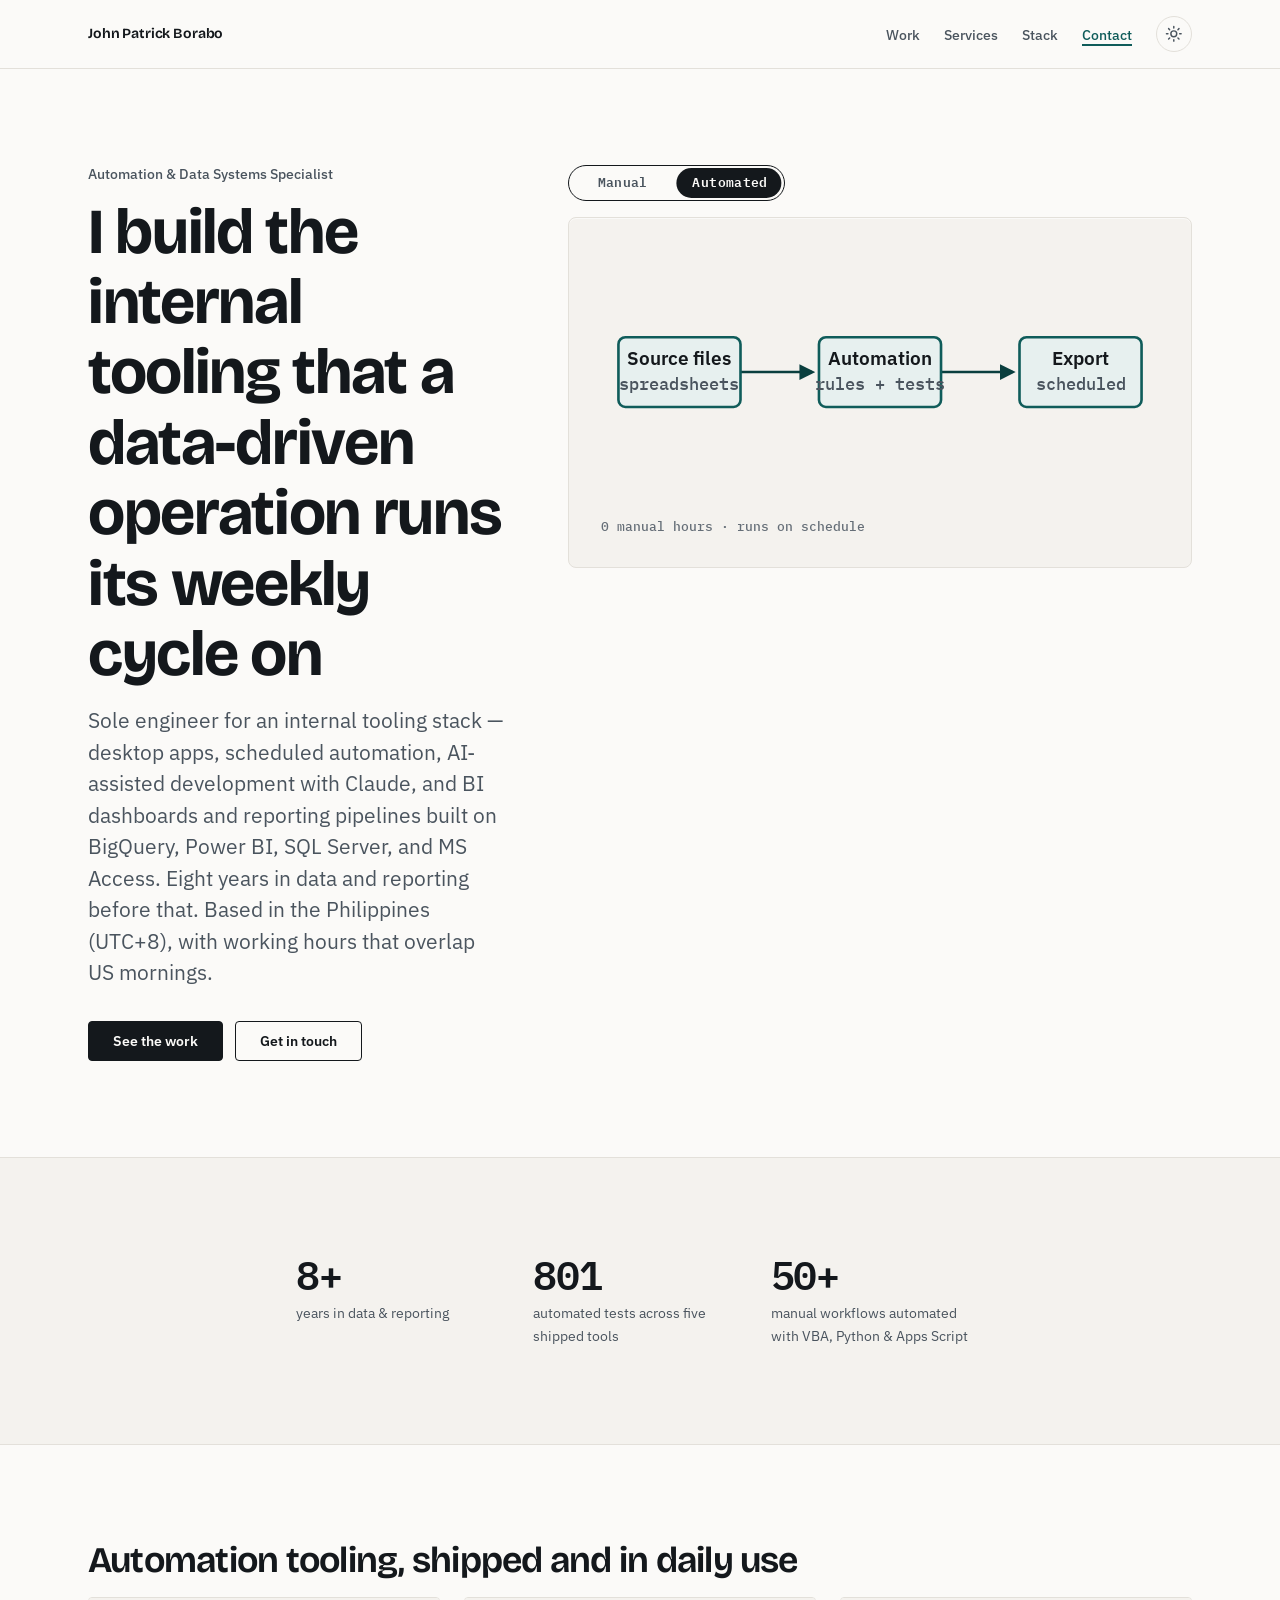
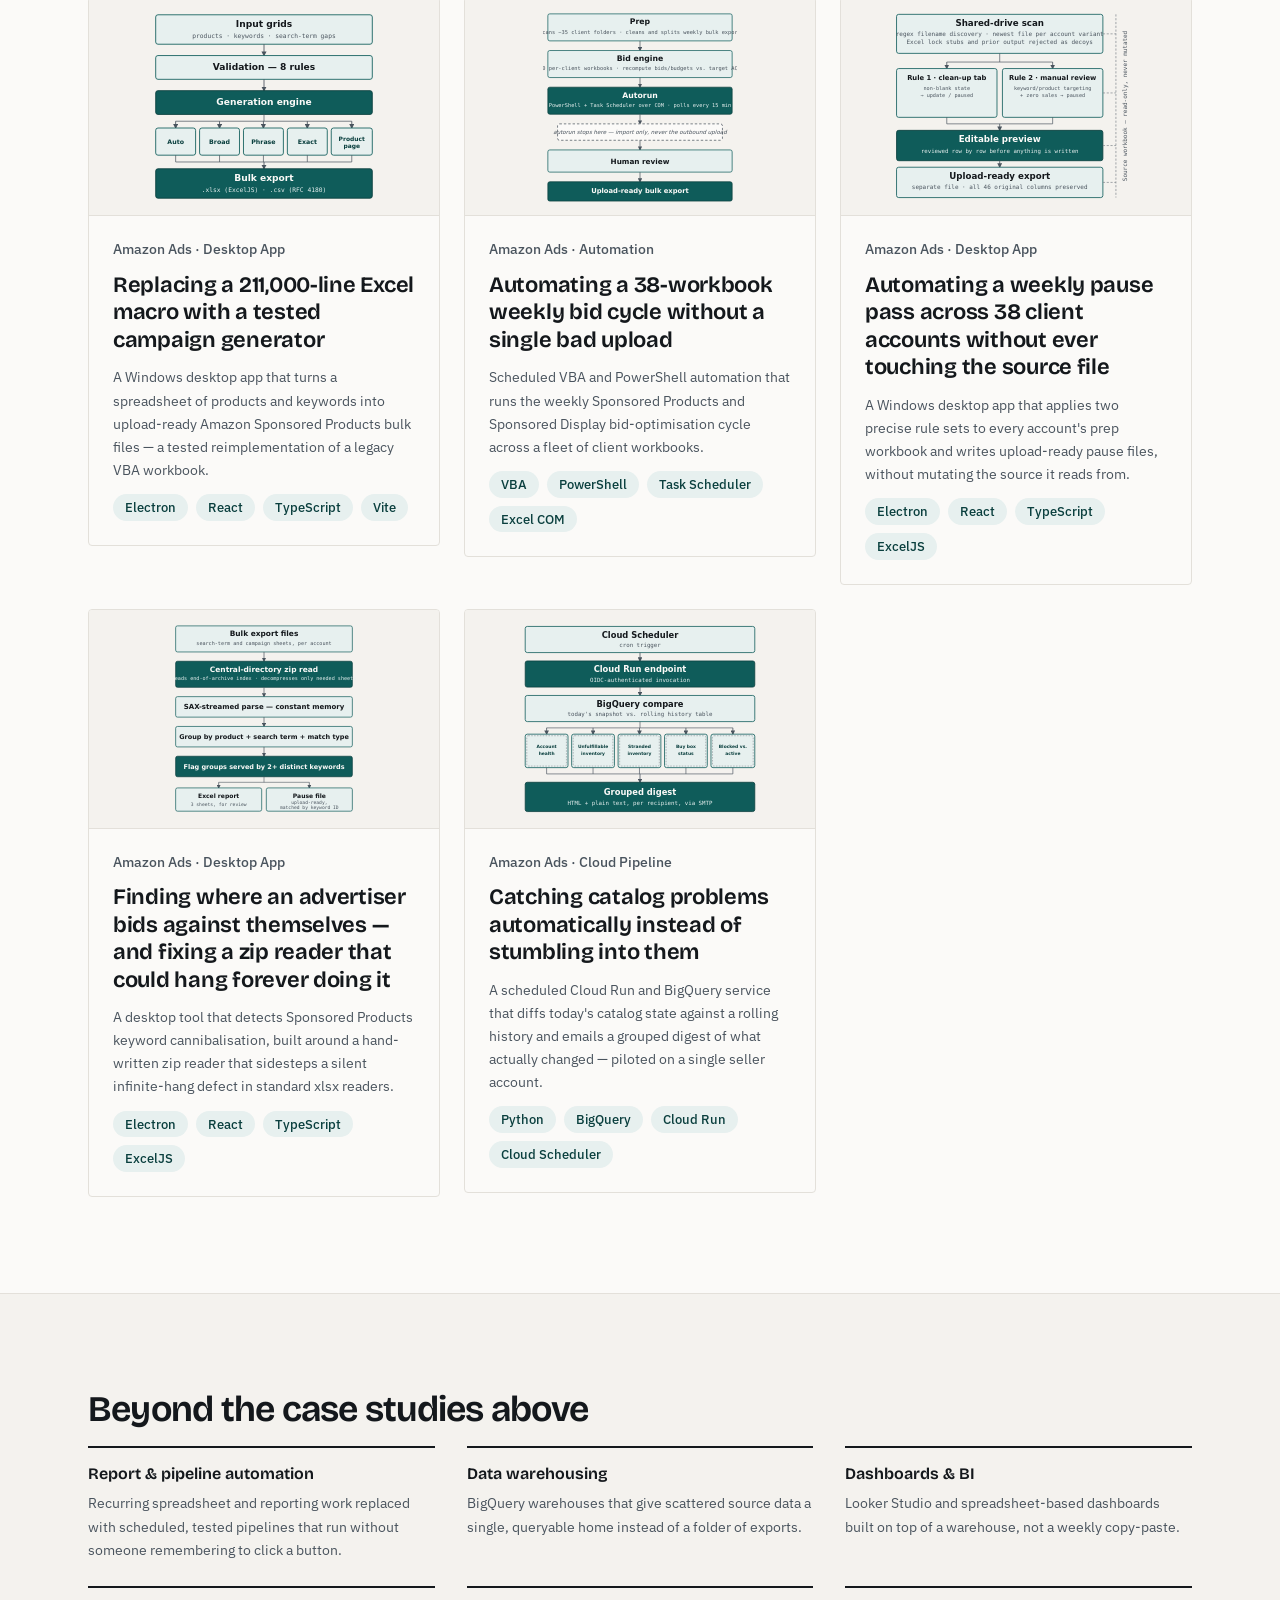
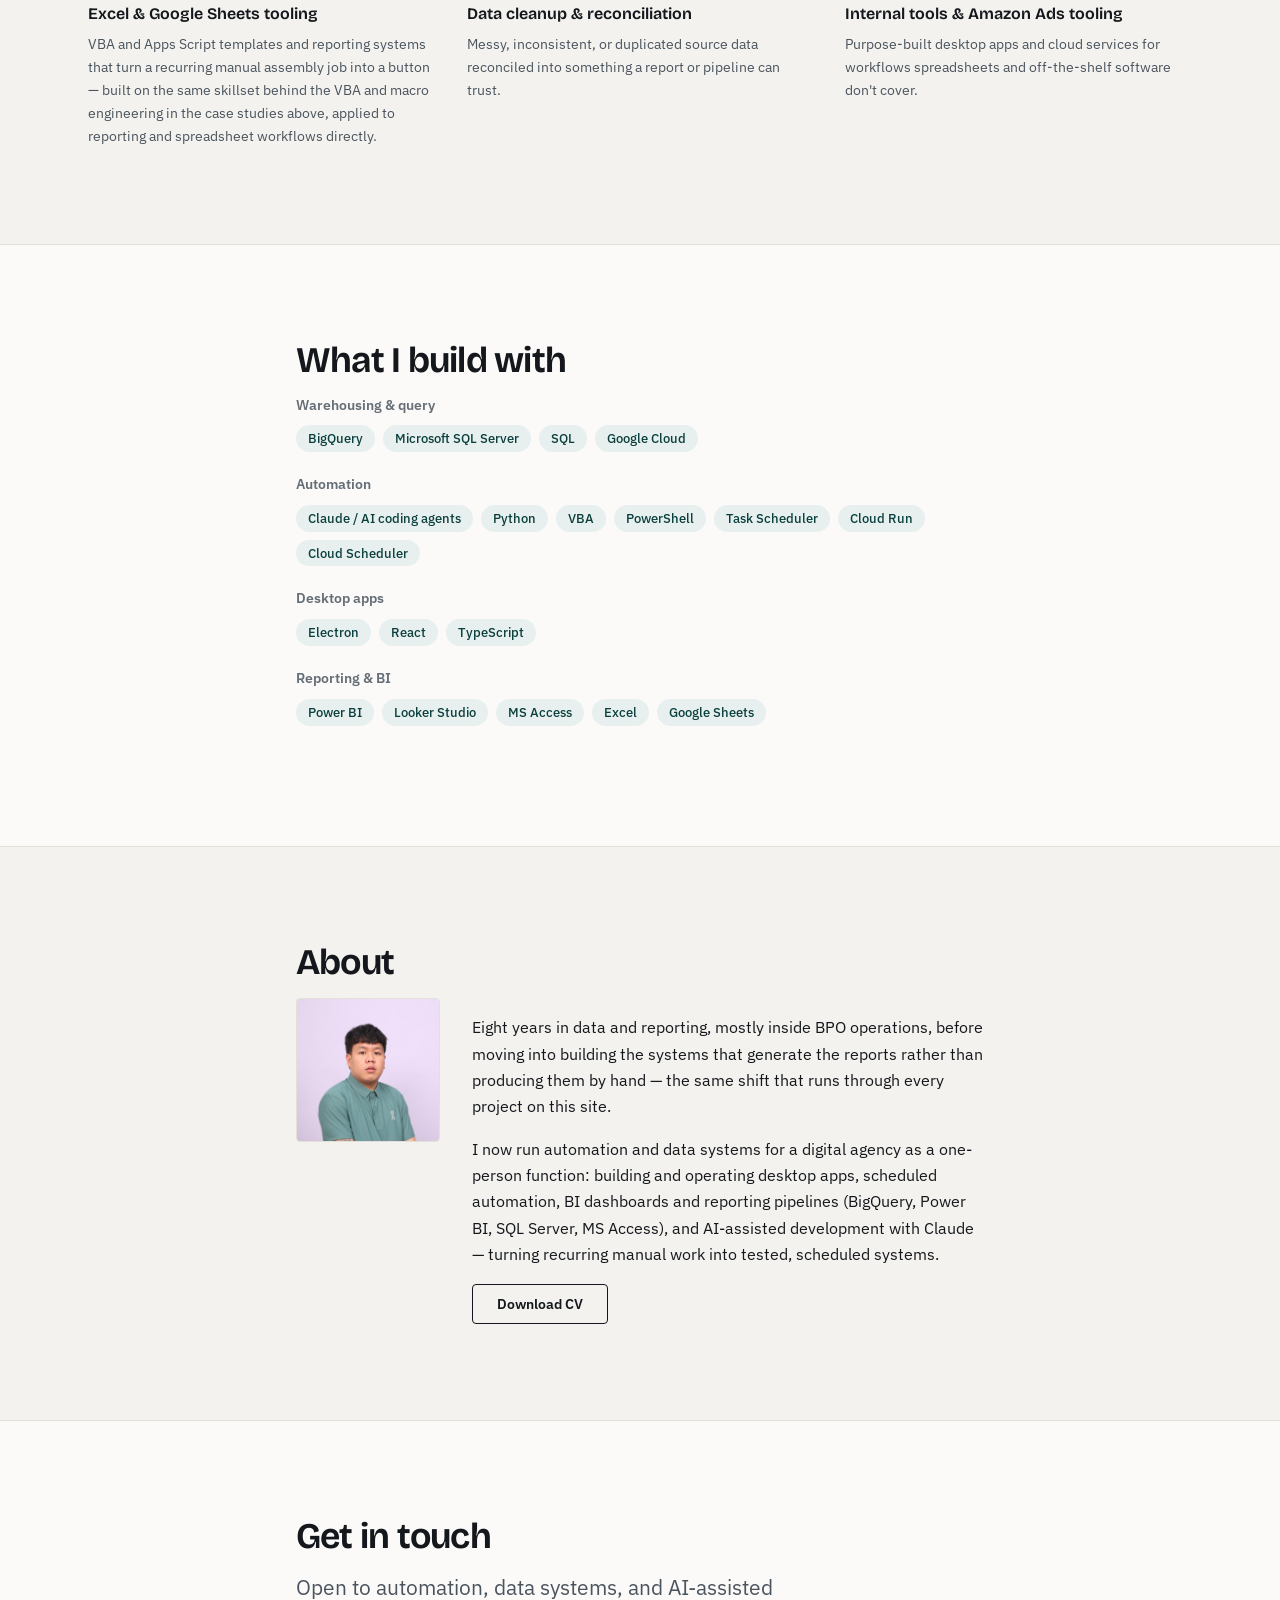
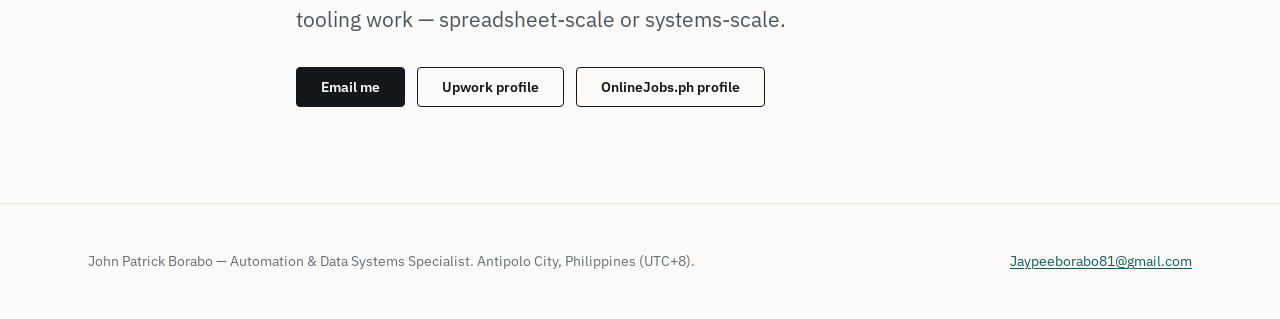
==== commit 511acc9b: "feat: add dark mode, broaden the automation-scope stat Adds a sun/moon theme toggle in the header on" ====
--- a/index.html
+++ b/index.html
@@ -10,6 +10,7 @@
 <link href="https://fonts.googleapis.com/css2?family=Bricolage+Grotesque:opsz,wght@12..96,400..800&family=IBM+Plex+Sans:wght@400;500;600;700&family=IBM+Plex+Mono:wght@400;500;600&display=swap" rel="stylesheet">
 <link rel="stylesheet" href="assets/css/site.css">
 <script>(function(h){h.className+=" js";setTimeout(function(){if(!h.hasAttribute("data-reveal-ready")){h.className=h.className.replace(/\s*\bjs\b/,"");}},2000);})(document.documentElement);</script>
+<script>(function(){try{var t=localStorage.getItem("theme");if(t){document.documentElement.setAttribute("data-theme",t);}}catch(e){}})();</script>
 </head>
 <body>
 <a class="skip-link" href="#main">Skip to content</a>
@@ -25,6 +26,10 @@
         <li><a href="index.html#contact">Contact</a></li>
       </ul>
     </nav>
+    <button type="button" class="theme-toggle" id="theme-toggle" aria-label="Switch to dark theme" aria-pressed="false">
+      <svg class="theme-toggle__icon theme-toggle__icon--sun" viewBox="0 0 24 24" fill="none" stroke="currentColor" stroke-width="2" stroke-linecap="round" aria-hidden="true"><circle cx="12" cy="12" r="4"></circle><path d="M12 2v2M12 20v2M4.93 4.93l1.41 1.41M17.66 17.66l1.41 1.41M2 12h2M20 12h2M4.93 19.07l1.41-1.41M17.66 6.34l1.41-1.41"></path></svg>
+      <svg class="theme-toggle__icon theme-toggle__icon--moon" viewBox="0 0 24 24" fill="none" stroke="currentColor" stroke-width="2" stroke-linecap="round" stroke-linejoin="round" aria-hidden="true"><path d="M21 12.79A9 9 0 1 1 11.21 3 7 7 0 0 0 21 12.79z"></path></svg>
+    </button>
   </div>
 </header>
 
@@ -119,8 +124,8 @@
         <span class="proof__label">automated tests across five shipped tools</span>
       </li>
       <li>
-        <span class="proof__num">3</span>
-        <span class="proof__label">production desktop apps shipped</span>
+        <span class="proof__num">50+</span>
+        <span class="proof__label">manual workflows automated with VBA, Python &amp; Apps Script</span>
       </li>
     </ul>
   </div>
--- a/assets/css/site.css
+++ b/assets/css/site.css
@@ -37,6 +37,44 @@
   --wrap:  72rem;
   --measure: 38rem;
   --radius: 4px;
+  --panel-highlight: rgb(255 255 255 / 0.6);
+
+  color-scheme: light;
+}
+
+/* Dark theme — explicit choice via the header toggle wins over system
+   preference; system preference applies only when no choice is stored. */
+@media (prefers-color-scheme: dark) {
+  :root:not([data-theme="light"]) {
+    --ink:        #eef1f2;
+    --ink-soft:   #aab4bb;
+    --ink-faint:  #7c868d;
+    --paper:      #10151a;
+    --paper-tint: #171e23;
+    --line:       #2a3238;
+    --accent:     #2bb6a9;
+    --accent-ink: #7fe0d2;
+    --accent-bg:  #163430;
+    --signal:     #35e6cf;
+    --warn:       #e2a04f;
+    --panel-highlight: rgb(255 255 255 / 0.04);
+    color-scheme: dark;
+  }
+}
+:root[data-theme="dark"] {
+  --ink:        #eef1f2;
+  --ink-soft:   #aab4bb;
+  --ink-faint:  #7c868d;
+  --paper:      #10151a;
+  --paper-tint: #171e23;
+  --line:       #2a3238;
+  --accent:     #2bb6a9;
+  --accent-ink: #7fe0d2;
+  --accent-bg:  #163430;
+  --signal:     #35e6cf;
+  --warn:       #e2a04f;
+  --panel-highlight: rgb(255 255 255 / 0.04);
+  color-scheme: dark;
 }
 
 /* ==========================================================================
@@ -53,6 +91,19 @@
   font: var(--fs-body)/1.65 var(--sans);
   -webkit-font-smoothing: antialiased;
   overflow-x: hidden;
+  transition: background-color .25s ease, color .25s ease;
+}
+
+.site-header, .site-footer, .hero-panel, .manual-cell,
+.tag, .svc, .section--tint, .figure img, .figure svg, .portrait {
+  transition: background-color .25s ease, color .25s ease, border-color .25s ease;
+}
+
+@media (prefers-reduced-motion: reduce) {
+  body, .site-header, .site-footer, .hero-panel, .manual-cell,
+  .tag, .svc, .section--tint, .figure img, .figure svg, .portrait {
+    transition: none;
+  }
 }
 
 img { max-width: 100%; height: auto; display: block; }
@@ -136,12 +187,14 @@
   border-radius: var(--radius);
   font: 600 var(--fs-sm)/1 var(--sans);
   text-decoration: none;
-  transition: background-color .15s ease, color .15s ease, border-color .15s ease;
+  cursor: pointer;
+  transition: background-color .15s ease, color .15s ease, border-color .15s ease, transform .1s ease;
 }
 .btn--primary { background: var(--ink); color: var(--paper); border-color: var(--ink); }
 .btn--primary:hover { background: var(--accent-ink); border-color: var(--accent-ink); color: var(--paper); }
 .btn--ghost { background: transparent; color: var(--ink); }
 .btn--ghost:hover { background: var(--ink); color: var(--paper); }
+.btn:active { transform: scale(.97); }
 
 .btn-row { display: flex; flex-wrap: wrap; gap: var(--sp-3); }
 
@@ -168,6 +221,23 @@
   display: flex; flex-wrap: wrap; gap: var(--sp-2) var(--sp-5);
   list-style: none; margin: 0; padding: 0;
 }
+
+.theme-toggle {
+  display: inline-flex; align-items: center; justify-content: center;
+  width: 2.25rem; height: 2.25rem; flex: none;
+  border: 1px solid var(--line);
+  border-radius: 999px;
+  background: transparent;
+  color: var(--ink-soft);
+  cursor: pointer;
+  transition: color .15s ease, border-color .15s ease, transform .1s ease;
+}
+.theme-toggle:hover { color: var(--ink); border-color: var(--ink); }
+.theme-toggle:active { transform: scale(.92); }
+.theme-toggle__icon { width: 1.1rem; height: 1.1rem; }
+.theme-toggle__icon--moon { display: none; }
+[data-theme="dark"] .theme-toggle__icon--sun { display: none; }
+[data-theme="dark"] .theme-toggle__icon--moon { display: block; }
 .site-nav a {
   position: relative;
   display: inline-block;
@@ -233,7 +303,7 @@
   border-radius: var(--radius);
   overflow: hidden;
   text-decoration: none; color: inherit;
-  transition: border-color .15s ease, transform .15s ease, box-shadow .15s ease;
+  transition: background-color .25s ease, border-color .15s ease, transform .15s ease, box-shadow .15s ease;
 }
 .work-card:hover {
   border-color: var(--accent);
@@ -376,6 +446,7 @@
 }
 .mode-switch__btn:hover { color: var(--ink); }
 .mode-switch__btn[aria-pressed="true"] { color: var(--paper); }
+.mode-switch__btn:active { transform: scale(.96); }
 
 @media (prefers-reduced-motion: reduce) {
   .mode-switch__thumb { transition: none; }
@@ -388,7 +459,7 @@
   background: var(--paper-tint);
   min-height: 16rem;
   padding: var(--sp-6);
-  box-shadow: inset 0 1px 0 rgb(255 255 255 / 0.6);
+  box-shadow: inset 0 1px 0 var(--panel-highlight);
 }
 .hero-panel__view {
   display: none;
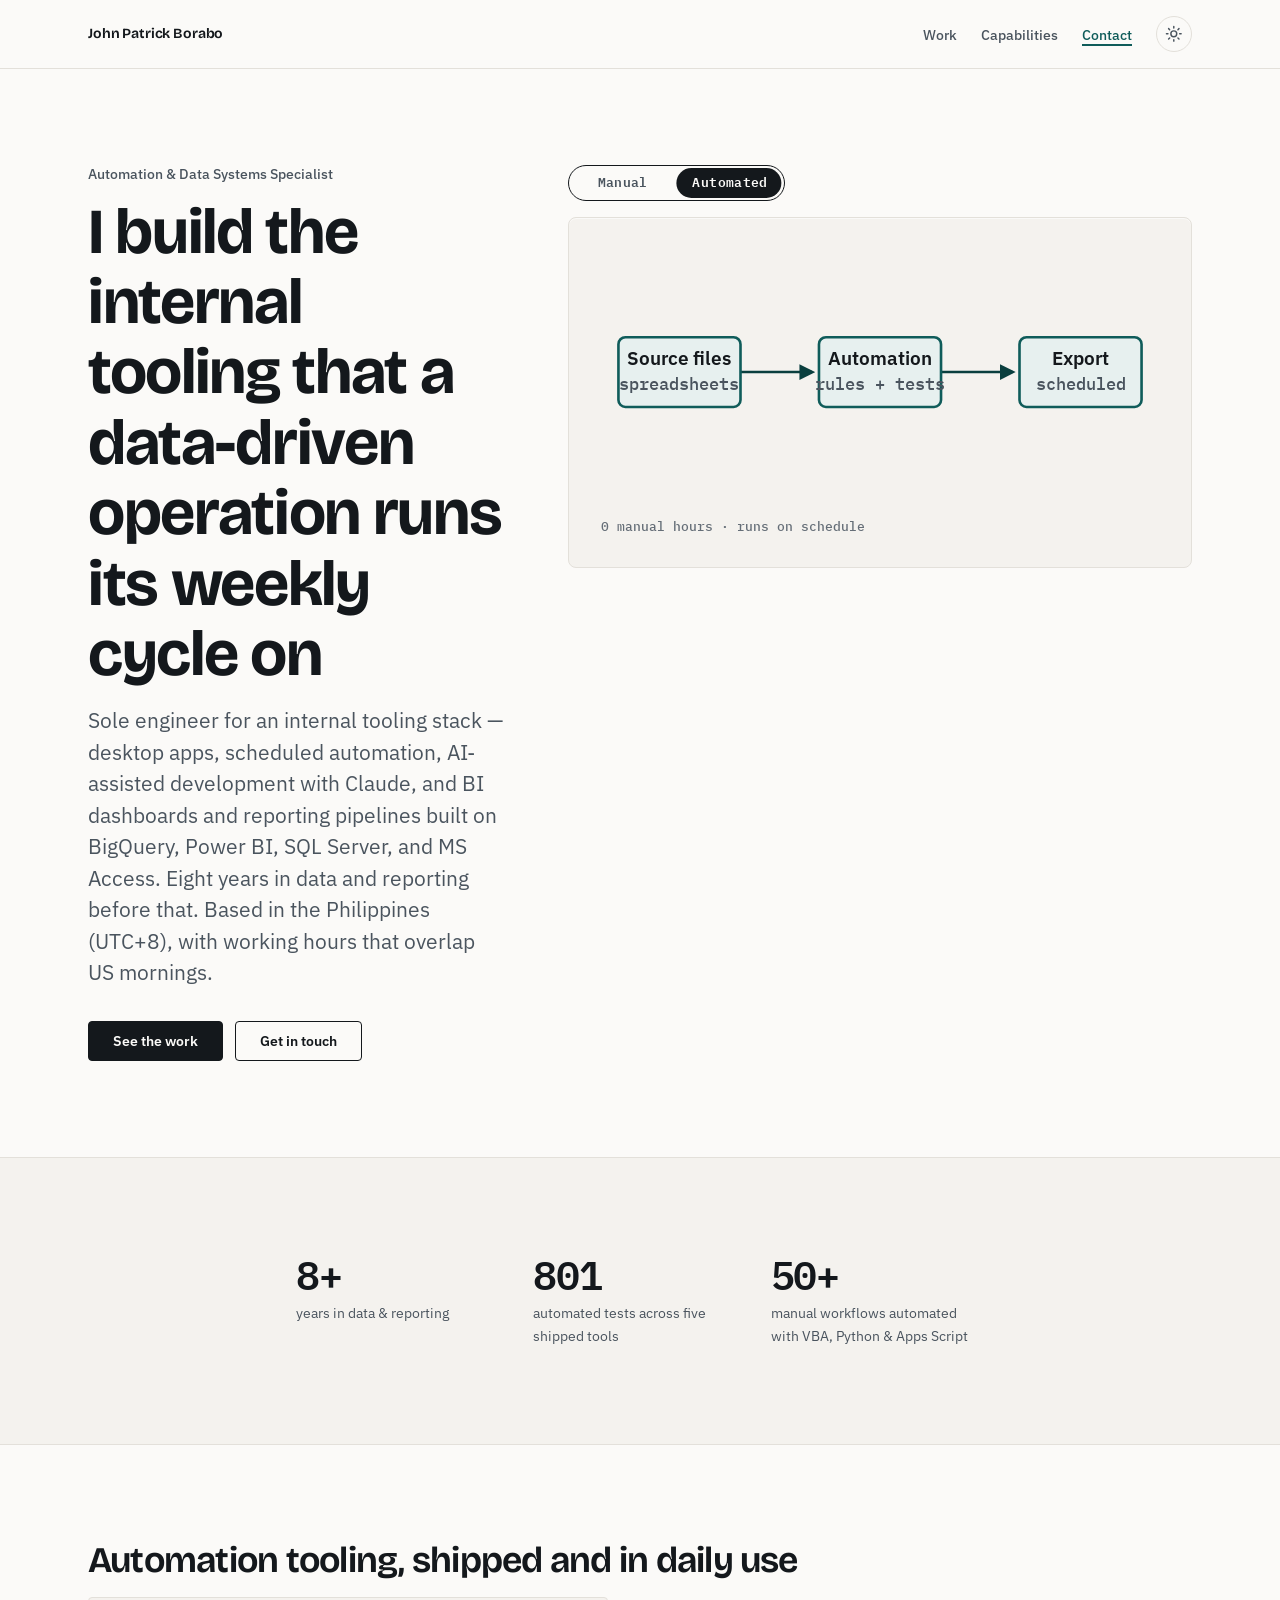
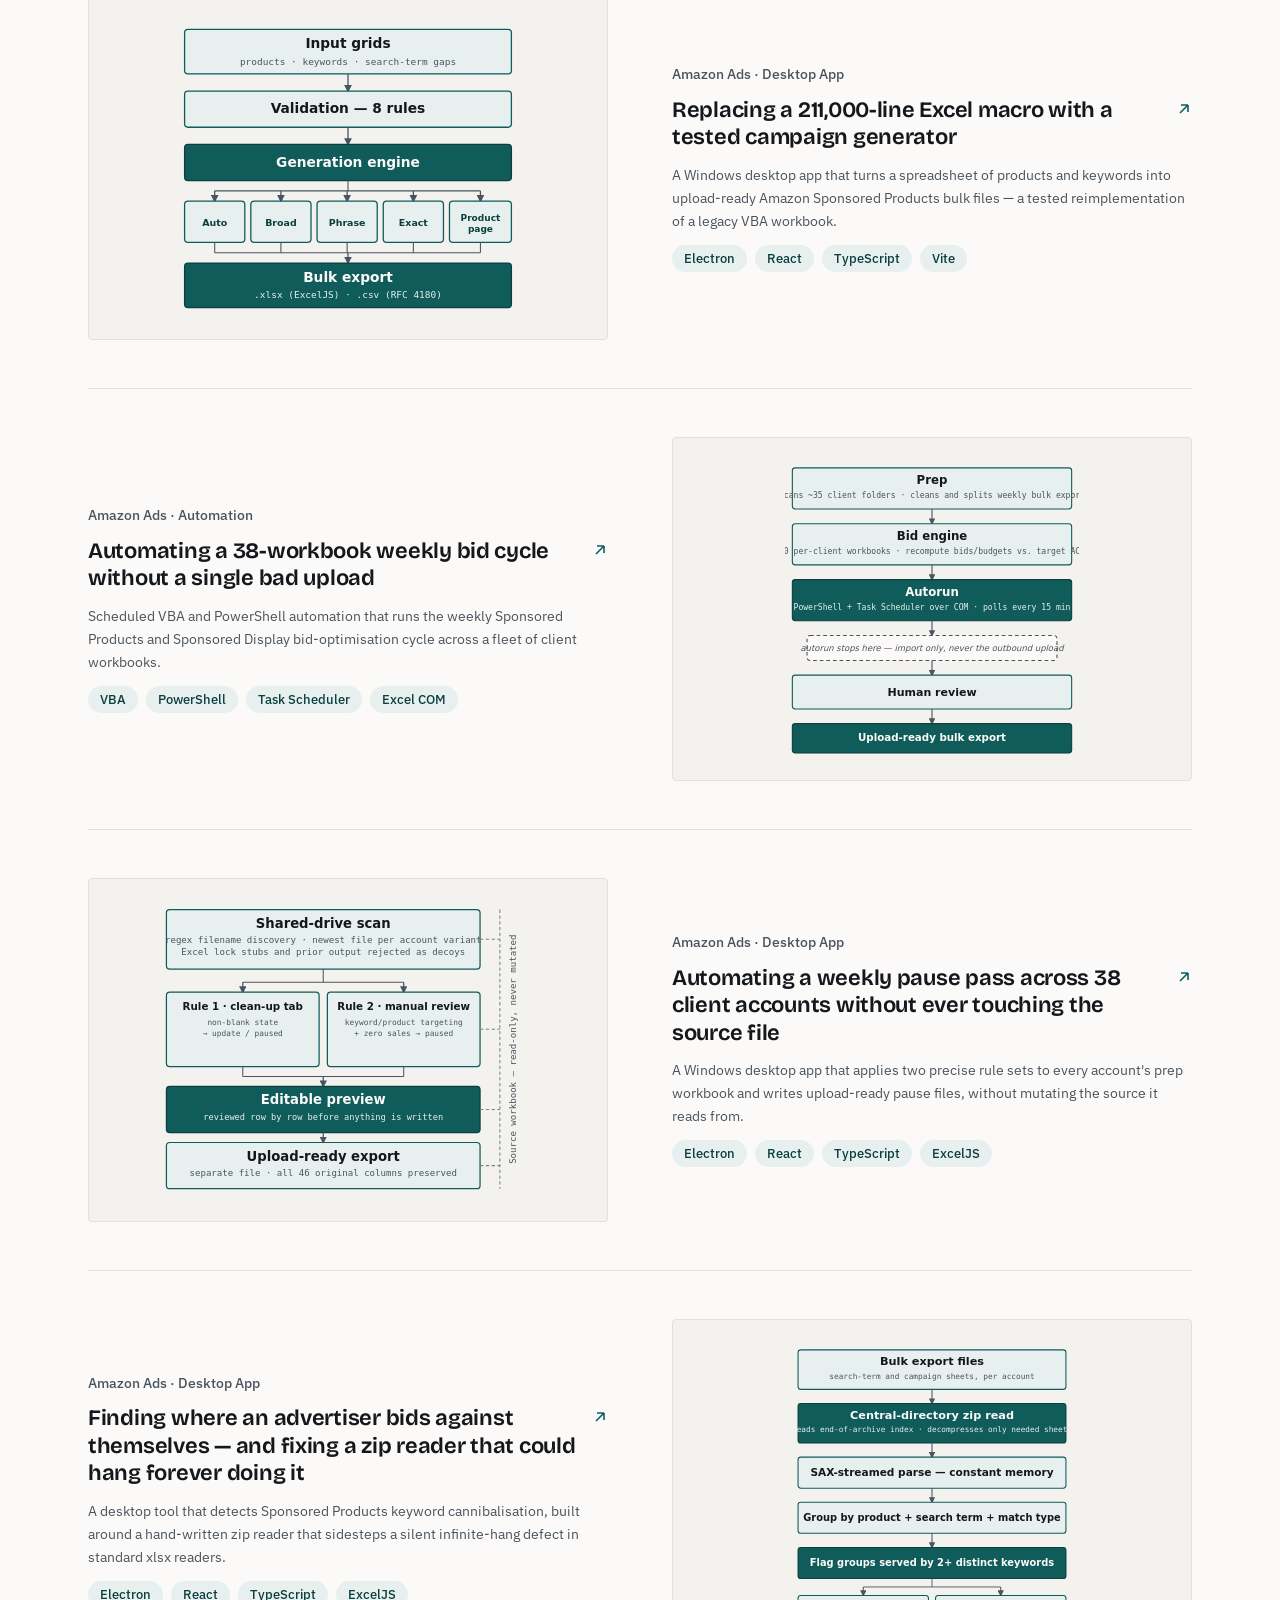
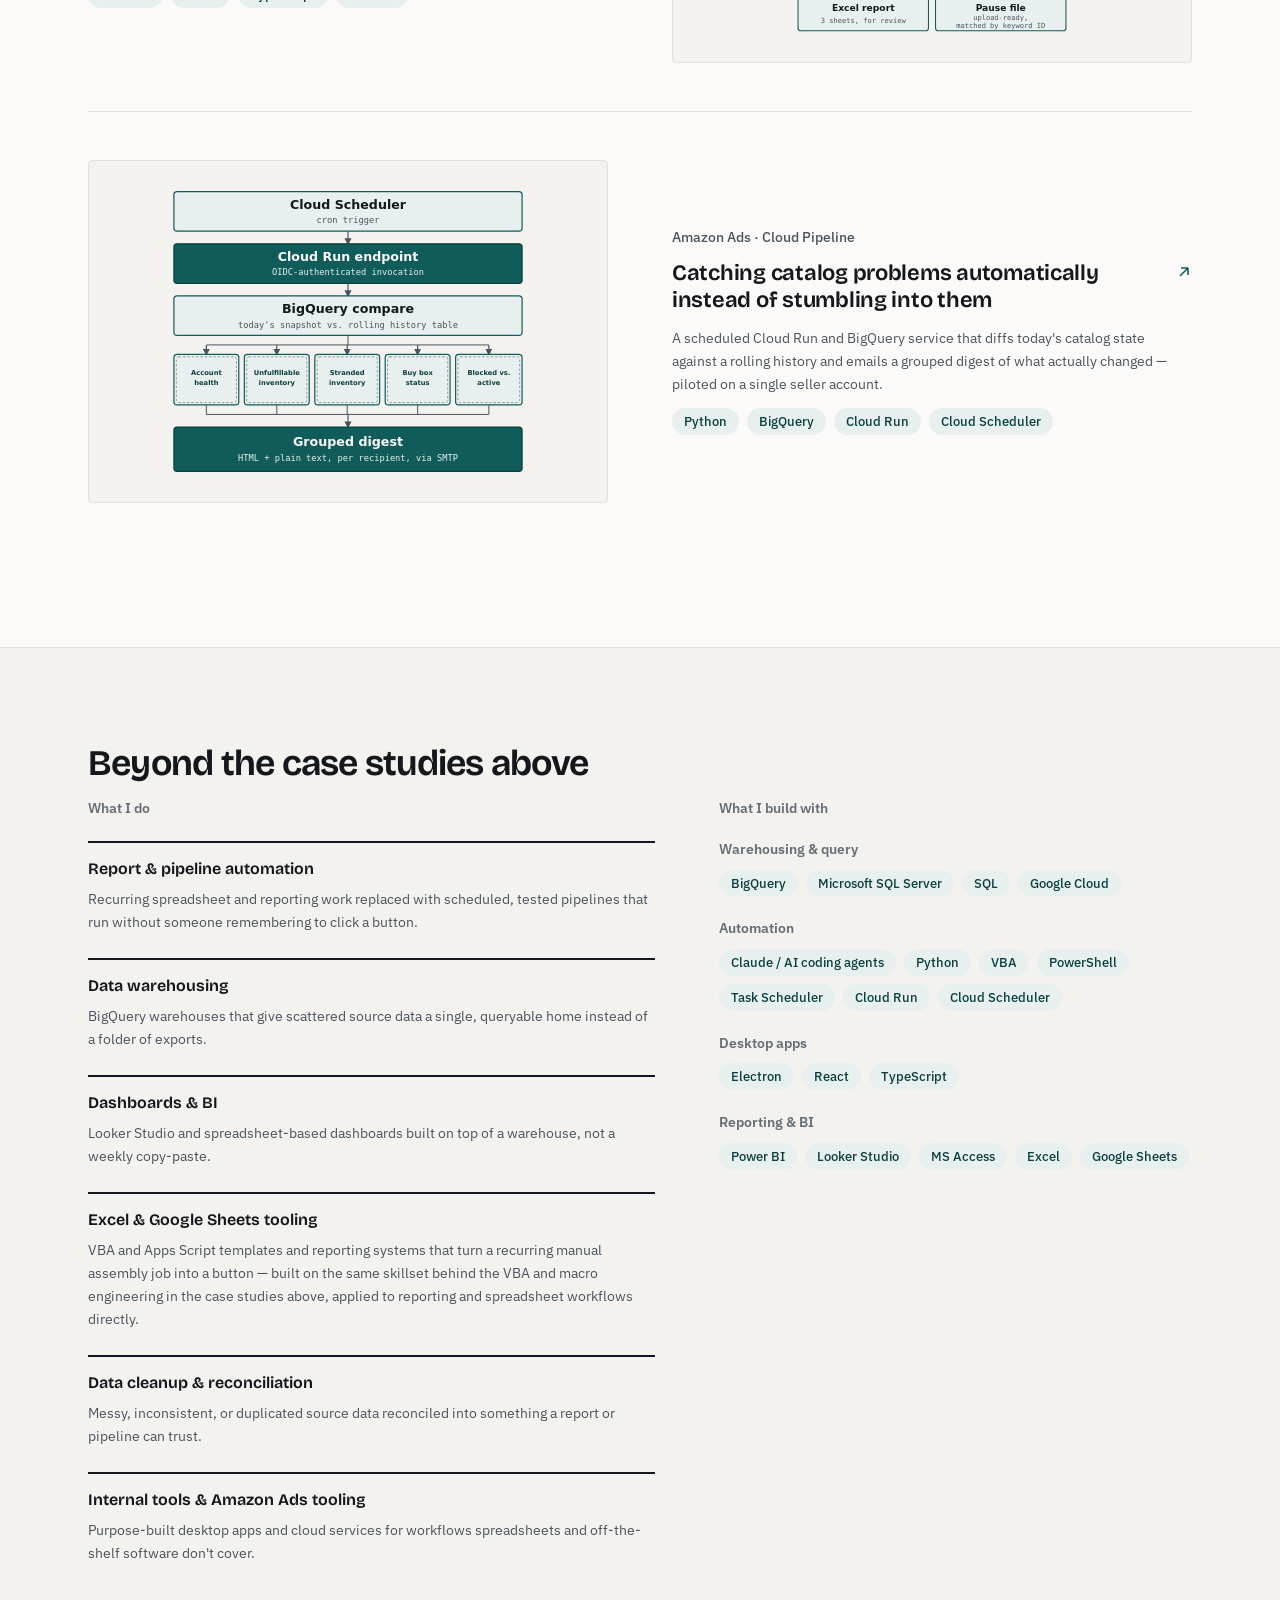
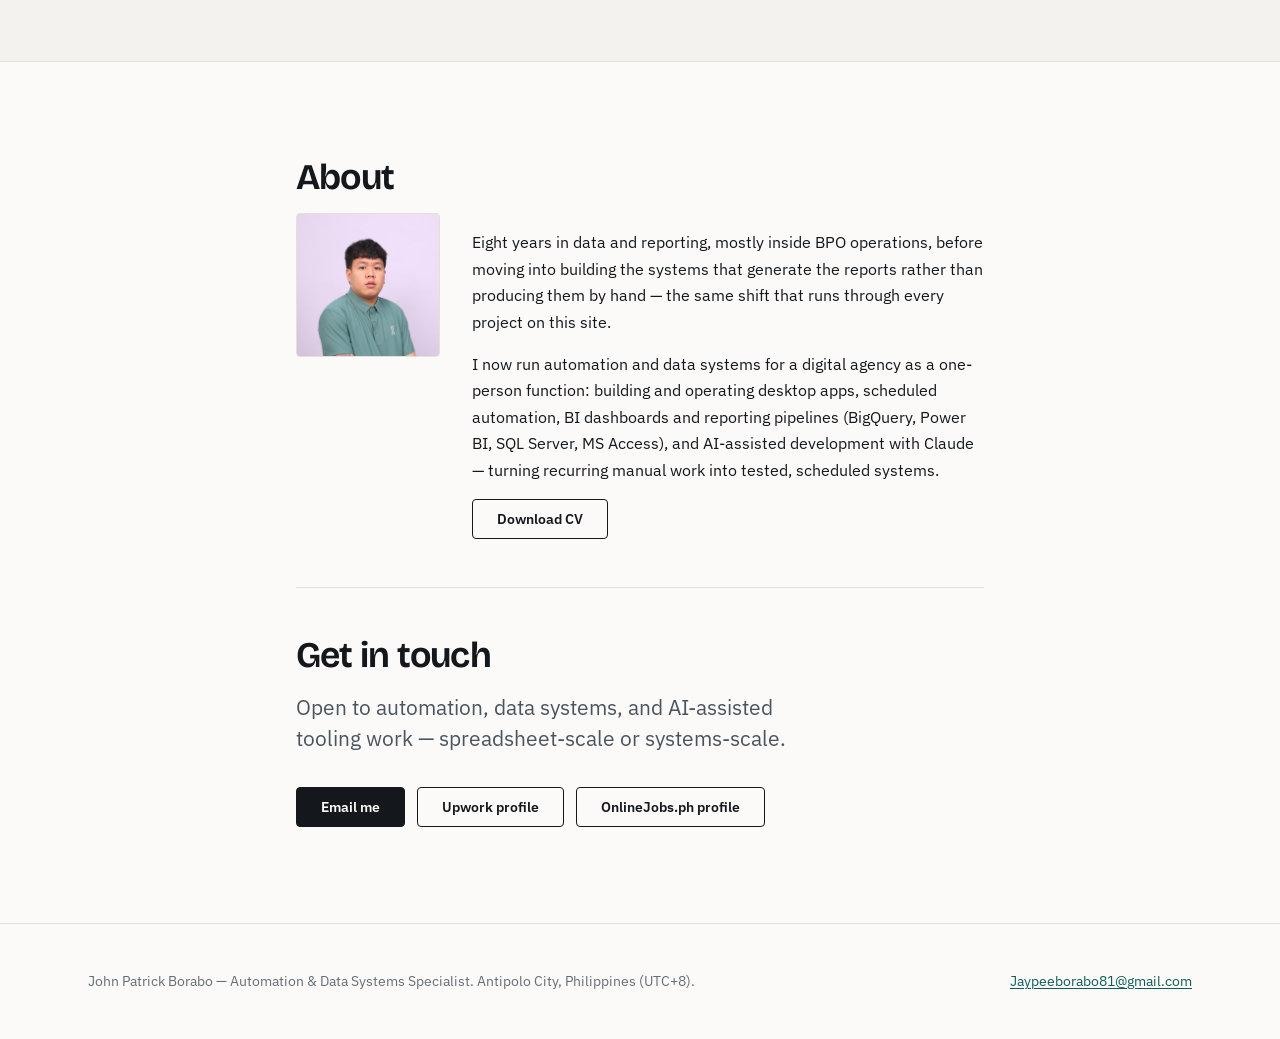
==== commit 9aed5da4: "redesign: replace uniform work-card grid with editorial case list, merge Services+Stack into Capabil" ====
--- a/index.html
+++ b/index.html
@@ -21,8 +21,7 @@
     <nav class="site-nav" aria-label="Main">
       <ul>
         <li><a href="index.html#work">Work</a></li>
-        <li><a href="index.html#services">Services</a></li>
-        <li><a href="index.html#stack">Stack</a></li>
+        <li><a href="index.html#capabilities">Capabilities</a></li>
         <li><a href="index.html#contact">Contact</a></li>
       </ul>
     </nav>
@@ -134,14 +133,16 @@
 <section class="section reveal" id="work">
   <div class="wrap">
     <h2 class="h2">Automation tooling, shipped and in daily use</h2>
-    <ul class="work-grid">
-
-      <li>
-        <a class="work-card" href="work/campaign-launcher.html">
-          <img src="assets/img/campaign-launcher-arch.svg" alt="Architecture diagram: input grids feed a validation stage, then a generation engine that expands each product into five parallel campaign types before converging into a single bulk export.">
-          <div class="work-card__body">
-            <p class="work-card__meta">Amazon Ads · Desktop App</p>
-            <h3 class="work-card__title">Replacing a 211,000-line Excel macro with a tested campaign generator</h3>
+    <ul class="case-list">
+
+      <li>
+        <a class="case-row" href="work/campaign-launcher.html">
+          <div class="case-row__media">
+            <img src="assets/img/campaign-launcher-arch.svg" alt="Architecture diagram: input grids feed a validation stage, then a generation engine that expands each product into five parallel campaign types before converging into a single bulk export.">
+          </div>
+          <div class="case-row__body">
+            <p class="case-row__meta">Amazon Ads · Desktop App</p>
+            <h3 class="case-row__title"><span class="case-row__title-text">Replacing a 211,000-line Excel macro with a tested campaign generator</span><svg class="case-row__arrow" viewBox="0 0 16 16" fill="none" stroke="currentColor" stroke-width="1.6" aria-hidden="true"><path d="M4 12L12 4M12 4H5M12 4V11"></path></svg></h3>
             <p>A Windows desktop app that turns a spreadsheet of products and keywords into
               upload-ready Amazon Sponsored Products bulk files — a tested reimplementation of a
               legacy VBA workbook.</p>
@@ -156,11 +157,13 @@
       </li>
 
       <li>
-        <a class="work-card" href="work/bid-optimisation-autorun.html">
-          <img src="assets/img/bid-optimisation-arch.svg" alt="Architecture diagram: a prep stage scans a shared-drive tree of client account folders and writes a standardised weekly prep file, which feeds a bid engine stage.">
-          <div class="work-card__body">
-            <p class="work-card__meta">Amazon Ads · Automation</p>
-            <h3 class="work-card__title">Automating a 38-workbook weekly bid cycle without a single bad upload</h3>
+        <a class="case-row" href="work/bid-optimisation-autorun.html">
+          <div class="case-row__media">
+            <img src="assets/img/bid-optimisation-arch.svg" alt="Architecture diagram: a prep stage scans a shared-drive tree of client account folders and writes a standardised weekly prep file, which feeds a bid engine stage.">
+          </div>
+          <div class="case-row__body">
+            <p class="case-row__meta">Amazon Ads · Automation</p>
+            <h3 class="case-row__title"><span class="case-row__title-text">Automating a 38-workbook weekly bid cycle without a single bad upload</span><svg class="case-row__arrow" viewBox="0 0 16 16" fill="none" stroke="currentColor" stroke-width="1.6" aria-hidden="true"><path d="M4 12L12 4M12 4H5M12 4V11"></path></svg></h3>
             <p>Scheduled VBA and PowerShell automation that runs the weekly Sponsored Products
               and Sponsored Display bid-optimisation cycle across a fleet of client workbooks.</p>
             <ul class="tags">
@@ -174,11 +177,13 @@
       </li>
 
       <li>
-        <a class="work-card" href="work/campaign-pausing-tool.html">
-          <img src="assets/img/campaign-pausing-tool-arch.svg" alt="Architecture diagram: a shared-drive scan picks the newest file per account variant, which feeds two rule sets running in parallel.">
-          <div class="work-card__body">
-            <p class="work-card__meta">Amazon Ads · Desktop App</p>
-            <h3 class="work-card__title">Automating a weekly pause pass across 38 client accounts without ever touching the source file</h3>
+        <a class="case-row" href="work/campaign-pausing-tool.html">
+          <div class="case-row__media">
+            <img src="assets/img/campaign-pausing-tool-arch.svg" alt="Architecture diagram: a shared-drive scan picks the newest file per account variant, which feeds two rule sets running in parallel.">
+          </div>
+          <div class="case-row__body">
+            <p class="case-row__meta">Amazon Ads · Desktop App</p>
+            <h3 class="case-row__title"><span class="case-row__title-text">Automating a weekly pause pass across 38 client accounts without ever touching the source file</span><svg class="case-row__arrow" viewBox="0 0 16 16" fill="none" stroke="currentColor" stroke-width="1.6" aria-hidden="true"><path d="M4 12L12 4M12 4H5M12 4V11"></path></svg></h3>
             <p>A Windows desktop app that applies two precise rule sets to every account's prep
               workbook and writes upload-ready pause files, without mutating the source it reads
               from.</p>
@@ -193,11 +198,13 @@
       </li>
 
       <li>
-        <a class="work-card" href="work/search-term-audit.html">
-          <img src="assets/img/search-term-audit-arch.svg" alt="Architecture diagram: bulk export files feed a central-directory zip read that decompresses only the sheets it needs, instead of scanning forward for each entry.">
-          <div class="work-card__body">
-            <p class="work-card__meta">Amazon Ads · Desktop App</p>
-            <h3 class="work-card__title">Finding where an advertiser bids against themselves — and fixing a zip reader that could hang forever doing it</h3>
+        <a class="case-row" href="work/search-term-audit.html">
+          <div class="case-row__media">
+            <img src="assets/img/search-term-audit-arch.svg" alt="Architecture diagram: bulk export files feed a central-directory zip read that decompresses only the sheets it needs, instead of scanning forward for each entry.">
+          </div>
+          <div class="case-row__body">
+            <p class="case-row__meta">Amazon Ads · Desktop App</p>
+            <h3 class="case-row__title"><span class="case-row__title-text">Finding where an advertiser bids against themselves — and fixing a zip reader that could hang forever doing it</span><svg class="case-row__arrow" viewBox="0 0 16 16" fill="none" stroke="currentColor" stroke-width="1.6" aria-hidden="true"><path d="M4 12L12 4M12 4H5M12 4V11"></path></svg></h3>
             <p>A desktop tool that detects Sponsored Products keyword cannibalisation, built
               around a hand-written zip reader that sidesteps a silent infinite-hang defect in
               standard xlsx readers.</p>
@@ -212,11 +219,13 @@
       </li>
 
       <li>
-        <a class="work-card" href="work/catalog-alerting.html">
-          <img src="assets/img/catalog-alerting-arch.svg" alt="Architecture diagram: a Cloud Scheduler cron trigger calls a Cloud Run endpoint, which compares today's BigQuery catalog snapshot against a rolling history table and feeds five isolated diff rules.">
-          <div class="work-card__body">
-            <p class="work-card__meta">Amazon Ads · Cloud Pipeline</p>
-            <h3 class="work-card__title">Catching catalog problems automatically instead of stumbling into them</h3>
+        <a class="case-row" href="work/catalog-alerting.html">
+          <div class="case-row__media">
+            <img src="assets/img/catalog-alerting-arch.svg" alt="Architecture diagram: a Cloud Scheduler cron trigger calls a Cloud Run endpoint, which compares today's BigQuery catalog snapshot against a rolling history table and feeds five isolated diff rules.">
+          </div>
+          <div class="case-row__body">
+            <p class="case-row__meta">Amazon Ads · Cloud Pipeline</p>
+            <h3 class="case-row__title"><span class="case-row__title-text">Catching catalog problems automatically instead of stumbling into them</span><svg class="case-row__arrow" viewBox="0 0 16 16" fill="none" stroke="currentColor" stroke-width="1.6" aria-hidden="true"><path d="M4 12L12 4M12 4H5M12 4V11"></path></svg></h3>
             <p>A scheduled Cloud Run and BigQuery service that diffs today's catalog state
               against a rolling history and emails a grouped digest of what actually changed —
               piloted on a single seller account.</p>
@@ -234,96 +243,99 @@
   </div>
 </section>
 
-<section class="section section--tint reveal" id="services">
+<section class="section section--tint reveal" id="capabilities">
   <div class="wrap">
     <h2 class="h2">Beyond the case studies above</h2>
-    <ul class="svc-grid">
-      <li class="svc">
-        <h3>Report &amp; pipeline automation</h3>
-        <p>Recurring spreadsheet and reporting work replaced with scheduled, tested pipelines
-          that run without someone remembering to click a button.</p>
-      </li>
-      <li class="svc">
-        <h3>Data warehousing</h3>
-        <p>BigQuery warehouses that give scattered source data a single, queryable home instead
-          of a folder of exports.</p>
-      </li>
-      <li class="svc">
-        <h3>Dashboards &amp; BI</h3>
-        <p>Looker Studio and spreadsheet-based dashboards built on top of a warehouse, not a
-          weekly copy-paste.</p>
-      </li>
-      <li class="svc">
-        <h3>Excel &amp; Google Sheets tooling</h3>
-        <p>VBA and Apps Script templates and reporting systems that turn a recurring manual
-          assembly job into a button — built on the same skillset behind the VBA and macro
-          engineering in the case studies above, applied to reporting and spreadsheet workflows
-          directly.</p>
-      </li>
-      <li class="svc">
-        <h3>Data cleanup &amp; reconciliation</h3>
-        <p>Messy, inconsistent, or duplicated source data reconciled into something a report or
-          pipeline can trust.</p>
-      </li>
-      <li class="svc">
-        <h3>Internal tools &amp; Amazon Ads tooling</h3>
-        <p>Purpose-built desktop apps and cloud services for workflows spreadsheets and
-          off-the-shelf software don't cover.</p>
-      </li>
-    </ul>
-  </div>
-</section>
-
-<section class="section reveal" id="stack">
-  <div class="wrap wrap--narrow">
-    <h2 class="h2">What I build with</h2>
-
-    <div class="stack-group">
-      <h3>Warehousing &amp; query</h3>
-      <ul class="tags">
-        <li class="tag">BigQuery</li>
-        <li class="tag">Microsoft SQL Server</li>
-        <li class="tag">SQL</li>
-        <li class="tag">Google Cloud</li>
-      </ul>
-    </div>
-
-    <div class="stack-group">
-      <h3>Automation</h3>
-      <ul class="tags">
-        <li class="tag">Claude / AI coding agents</li>
-        <li class="tag">Python</li>
-        <li class="tag">VBA</li>
-        <li class="tag">PowerShell</li>
-        <li class="tag">Task Scheduler</li>
-        <li class="tag">Cloud Run</li>
-        <li class="tag">Cloud Scheduler</li>
-      </ul>
-    </div>
-
-    <div class="stack-group">
-      <h3>Desktop apps</h3>
-      <ul class="tags">
-        <li class="tag">Electron</li>
-        <li class="tag">React</li>
-        <li class="tag">TypeScript</li>
-      </ul>
-    </div>
-
-    <div class="stack-group">
-      <h3>Reporting &amp; BI</h3>
-      <ul class="tags">
-        <li class="tag">Power BI</li>
-        <li class="tag">Looker Studio</li>
-        <li class="tag">MS Access</li>
-        <li class="tag">Excel</li>
-        <li class="tag">Google Sheets</li>
-      </ul>
-    </div>
-  </div>
-</section>
-
-<section class="section section--tint reveal" id="about">
+    <div class="capabilities-grid">
+      <div>
+        <h3 class="capabilities-subhead">What I do</h3>
+        <ul class="svc-list">
+          <li class="svc">
+            <h3>Report &amp; pipeline automation</h3>
+            <p>Recurring spreadsheet and reporting work replaced with scheduled, tested pipelines
+              that run without someone remembering to click a button.</p>
+          </li>
+          <li class="svc">
+            <h3>Data warehousing</h3>
+            <p>BigQuery warehouses that give scattered source data a single, queryable home instead
+              of a folder of exports.</p>
+          </li>
+          <li class="svc">
+            <h3>Dashboards &amp; BI</h3>
+            <p>Looker Studio and spreadsheet-based dashboards built on top of a warehouse, not a
+              weekly copy-paste.</p>
+          </li>
+          <li class="svc">
+            <h3>Excel &amp; Google Sheets tooling</h3>
+            <p>VBA and Apps Script templates and reporting systems that turn a recurring manual
+              assembly job into a button — built on the same skillset behind the VBA and macro
+              engineering in the case studies above, applied to reporting and spreadsheet workflows
+              directly.</p>
+          </li>
+          <li class="svc">
+            <h3>Data cleanup &amp; reconciliation</h3>
+            <p>Messy, inconsistent, or duplicated source data reconciled into something a report or
+              pipeline can trust.</p>
+          </li>
+          <li class="svc">
+            <h3>Internal tools &amp; Amazon Ads tooling</h3>
+            <p>Purpose-built desktop apps and cloud services for workflows spreadsheets and
+              off-the-shelf software don't cover.</p>
+          </li>
+        </ul>
+      </div>
+
+      <div>
+        <h3 class="capabilities-subhead">What I build with</h3>
+
+        <div class="stack-group">
+          <h3>Warehousing &amp; query</h3>
+          <ul class="tags">
+            <li class="tag">BigQuery</li>
+            <li class="tag">Microsoft SQL Server</li>
+            <li class="tag">SQL</li>
+            <li class="tag">Google Cloud</li>
+          </ul>
+        </div>
+
+        <div class="stack-group">
+          <h3>Automation</h3>
+          <ul class="tags">
+            <li class="tag">Claude / AI coding agents</li>
+            <li class="tag">Python</li>
+            <li class="tag">VBA</li>
+            <li class="tag">PowerShell</li>
+            <li class="tag">Task Scheduler</li>
+            <li class="tag">Cloud Run</li>
+            <li class="tag">Cloud Scheduler</li>
+          </ul>
+        </div>
+
+        <div class="stack-group">
+          <h3>Desktop apps</h3>
+          <ul class="tags">
+            <li class="tag">Electron</li>
+            <li class="tag">React</li>
+            <li class="tag">TypeScript</li>
+          </ul>
+        </div>
+
+        <div class="stack-group">
+          <h3>Reporting &amp; BI</h3>
+          <ul class="tags">
+            <li class="tag">Power BI</li>
+            <li class="tag">Looker Studio</li>
+            <li class="tag">MS Access</li>
+            <li class="tag">Excel</li>
+            <li class="tag">Google Sheets</li>
+          </ul>
+        </div>
+      </div>
+    </div>
+  </div>
+</section>
+
+<section class="section reveal" id="contact">
   <div class="wrap wrap--narrow">
     <h2 class="h2">About</h2>
     <div class="about-grid">
@@ -339,18 +351,16 @@
         <p><a class="btn btn--ghost" href="assets/Borabo-CV.pdf">Download CV</a></p>
       </div>
     </div>
-  </div>
-</section>
-
-<section class="section reveal" id="contact">
-  <div class="wrap wrap--narrow">
-    <h2 class="h2">Get in touch</h2>
-    <p class="lede">Open to automation, data systems, and AI-assisted tooling work —
-      spreadsheet-scale or systems-scale.</p>
-    <div class="btn-row">
-      <a class="btn btn--primary" href="mailto:Jaypeeborabo81@gmail.com">Email me</a>
-      <a class="btn btn--ghost" href="https://www.upwork.com/freelancers/~01d745440854205fed" rel="noopener">Upwork profile</a>
-      <a class="btn btn--ghost" href="https://www.onlinejobs.ph/jobseekers/info/1122576" rel="noopener">OnlineJobs.ph profile</a>
+
+    <div class="closing-contact">
+      <h2 class="h2">Get in touch</h2>
+      <p class="lede">Open to automation, data systems, and AI-assisted tooling work —
+        spreadsheet-scale or systems-scale.</p>
+      <div class="btn-row">
+        <a class="btn btn--primary" href="mailto:Jaypeeborabo81@gmail.com">Email me</a>
+        <a class="btn btn--ghost" href="https://www.upwork.com/freelancers/~01d745440854205fed" rel="noopener">Upwork profile</a>
+        <a class="btn btn--ghost" href="https://www.onlinejobs.ph/jobseekers/info/1122576" rel="noopener">OnlineJobs.ph profile</a>
+      </div>
     </div>
   </div>
 </section>
--- a/assets/css/site.css
+++ b/assets/css/site.css
@@ -289,43 +289,47 @@
 }
 
 /* ==========================================================================
-   Work grid
-   ========================================================================== */
-.work-grid {
+   Case list — editorial, alternating full-width rows (replaces a uniform
+   card grid: each project gets room to breathe and reads like a portfolio
+   spread rather than a tiled SaaS feature grid)
+   ========================================================================== */
+.case-list { list-style: none; margin: 0; padding: 0; }
+.case-row {
   display: grid; gap: var(--sp-5);
-  grid-template-columns: repeat(auto-fill, minmax(19rem, 1fr));
-  list-style: none; margin: 0; padding: 0;
-}
-.work-card {
-  display: flex; flex-direction: column;
-  background: var(--paper);
+  padding-block: var(--sp-7);
+  border-top: 1px solid var(--line);
+  text-decoration: none; color: inherit;
+}
+.case-list li:first-child .case-row { border-top: none; padding-top: 0; }
+.case-row__media {
   border: 1px solid var(--line);
   border-radius: var(--radius);
-  overflow: hidden;
-  text-decoration: none; color: inherit;
-  transition: background-color .25s ease, border-color .15s ease, transform .15s ease, box-shadow .15s ease;
-}
-.work-card:hover {
-  border-color: var(--accent);
-  transform: translateY(-2px);
-  box-shadow: 0 6px 20px -12px rgb(20 24 28 / 0.35);
-}
-.work-card img {
-  aspect-ratio: 16 / 10; object-fit: cover;
-  border-bottom: 1px solid var(--line);
   background: var(--paper-tint);
-}
-/* SVG architecture-diagram thumbnails (index.html work grid): contain rather than
-   cover, so a squarish diagram doesn't get its top/bottom labels cropped off inside
-   the 16:10 card frame. */
-.work-card img[src$=".svg"] {
-  object-fit: contain;
-  padding: var(--sp-3);
-}
-.work-card__body { padding: var(--sp-5); display: flex; flex-direction: column; gap: var(--sp-3); flex: 1; }
-.work-card__title { font: 640 var(--fs-h3)/1.25 var(--display); letter-spacing: -0.012em; margin: 0; }
-.work-card__meta { font: 500 var(--fs-xs)/1.4 var(--sans); color: var(--ink-faint); margin: 0; }
-.work-card p { margin: 0; color: var(--ink-soft); font-size: var(--fs-sm); }
+  padding: var(--sp-5);
+  transition: border-color .15s ease, background-color .25s ease;
+}
+.case-row__media img { aspect-ratio: 16 / 10; object-fit: contain; }
+.case-row:hover .case-row__media { border-color: var(--accent); }
+.case-row__body { display: flex; flex-direction: column; gap: var(--sp-3); min-width: 0; }
+.case-row__meta { font: 500 var(--fs-xs)/1.4 var(--sans); color: var(--ink-faint); margin: 0; }
+.case-row__title {
+  display: flex; align-items: baseline; gap: var(--sp-2);
+  font: 640 var(--fs-h3)/1.25 var(--display); letter-spacing: -0.012em; margin: 0;
+}
+.case-row__title-text { background-image: linear-gradient(var(--accent), var(--accent)); background-repeat: no-repeat; background-position: 0 100%; background-size: 0% 1px; transition: background-size .2s ease; }
+.case-row:hover .case-row__title-text { background-size: 100% 1px; }
+.case-row__arrow { flex: none; width: 1rem; height: 1rem; color: var(--accent); transition: transform .15s ease; }
+.case-row:hover .case-row__arrow { transform: translate(2px, -2px); }
+.case-row p { margin: 0; color: var(--ink-soft); font-size: var(--fs-sm); max-width: 34rem; }
+
+@media (min-width: 56rem) {
+  .case-row { grid-template-columns: minmax(0, 1fr) minmax(0, 1fr); align-items: center; gap: var(--sp-8); }
+  .case-list li:nth-child(even) .case-row__media { order: 2; }
+}
+
+@media (prefers-reduced-motion: reduce) {
+  .case-row__title-text, .case-row__arrow, .case-row__media { transition: none; }
+}
 
 /* ==========================================================================
    Tags
@@ -339,11 +343,19 @@
 }
 
 /* ==========================================================================
-   Services / stack
-   ========================================================================== */
-.svc-grid {
-  display: grid; gap: var(--sp-5) var(--sp-6);
-  grid-template-columns: repeat(auto-fit, minmax(16rem, 1fr));
+   Capabilities — services + stack merged into one two-column section
+   ========================================================================== */
+.capabilities-grid { display: grid; gap: var(--sp-8); }
+@media (min-width: 56rem) {
+  .capabilities-grid { grid-template-columns: 1.2fr 1fr; }
+}
+.capabilities-grid h3.capabilities-subhead {
+  font: 600 var(--fs-sm)/1.2 var(--sans);
+  color: var(--ink-faint); margin: 0 0 var(--sp-5);
+}
+
+.svc-list {
+  display: flex; flex-direction: column; gap: var(--sp-5);
   list-style: none; margin: 0; padding: 0;
 }
 .svc { border-top: 2px solid var(--ink); padding-top: var(--sp-4); }
@@ -351,6 +363,7 @@
 .svc p { margin: 0; font-size: var(--fs-sm); color: var(--ink-soft); }
 
 .stack-group { margin-bottom: var(--sp-5); }
+.stack-group:last-child { margin-bottom: 0; }
 .stack-group h3 {
   font: 600 var(--fs-sm)/1.2 var(--sans);
   color: var(--ink-faint); margin: 0 0 var(--sp-3);
@@ -402,6 +415,12 @@
 
 @media (min-width: 40rem) {
   .about-grid { grid-template-columns: 9rem minmax(0, 1fr); gap: var(--sp-6); }
+}
+
+.closing-contact {
+  margin-top: var(--sp-7);
+  padding-top: var(--sp-7);
+  border-top: 1px solid var(--line);
 }
 
 /* ==========================================================================
@@ -562,6 +581,4 @@
   html { scroll-behavior: auto; }
   .js .reveal { opacity: 1; transform: none; }
   .js .reveal.is-in { transition: none; }
-  .work-card { transition: none; }
-  .work-card:hover { transform: none; }
-}
+}
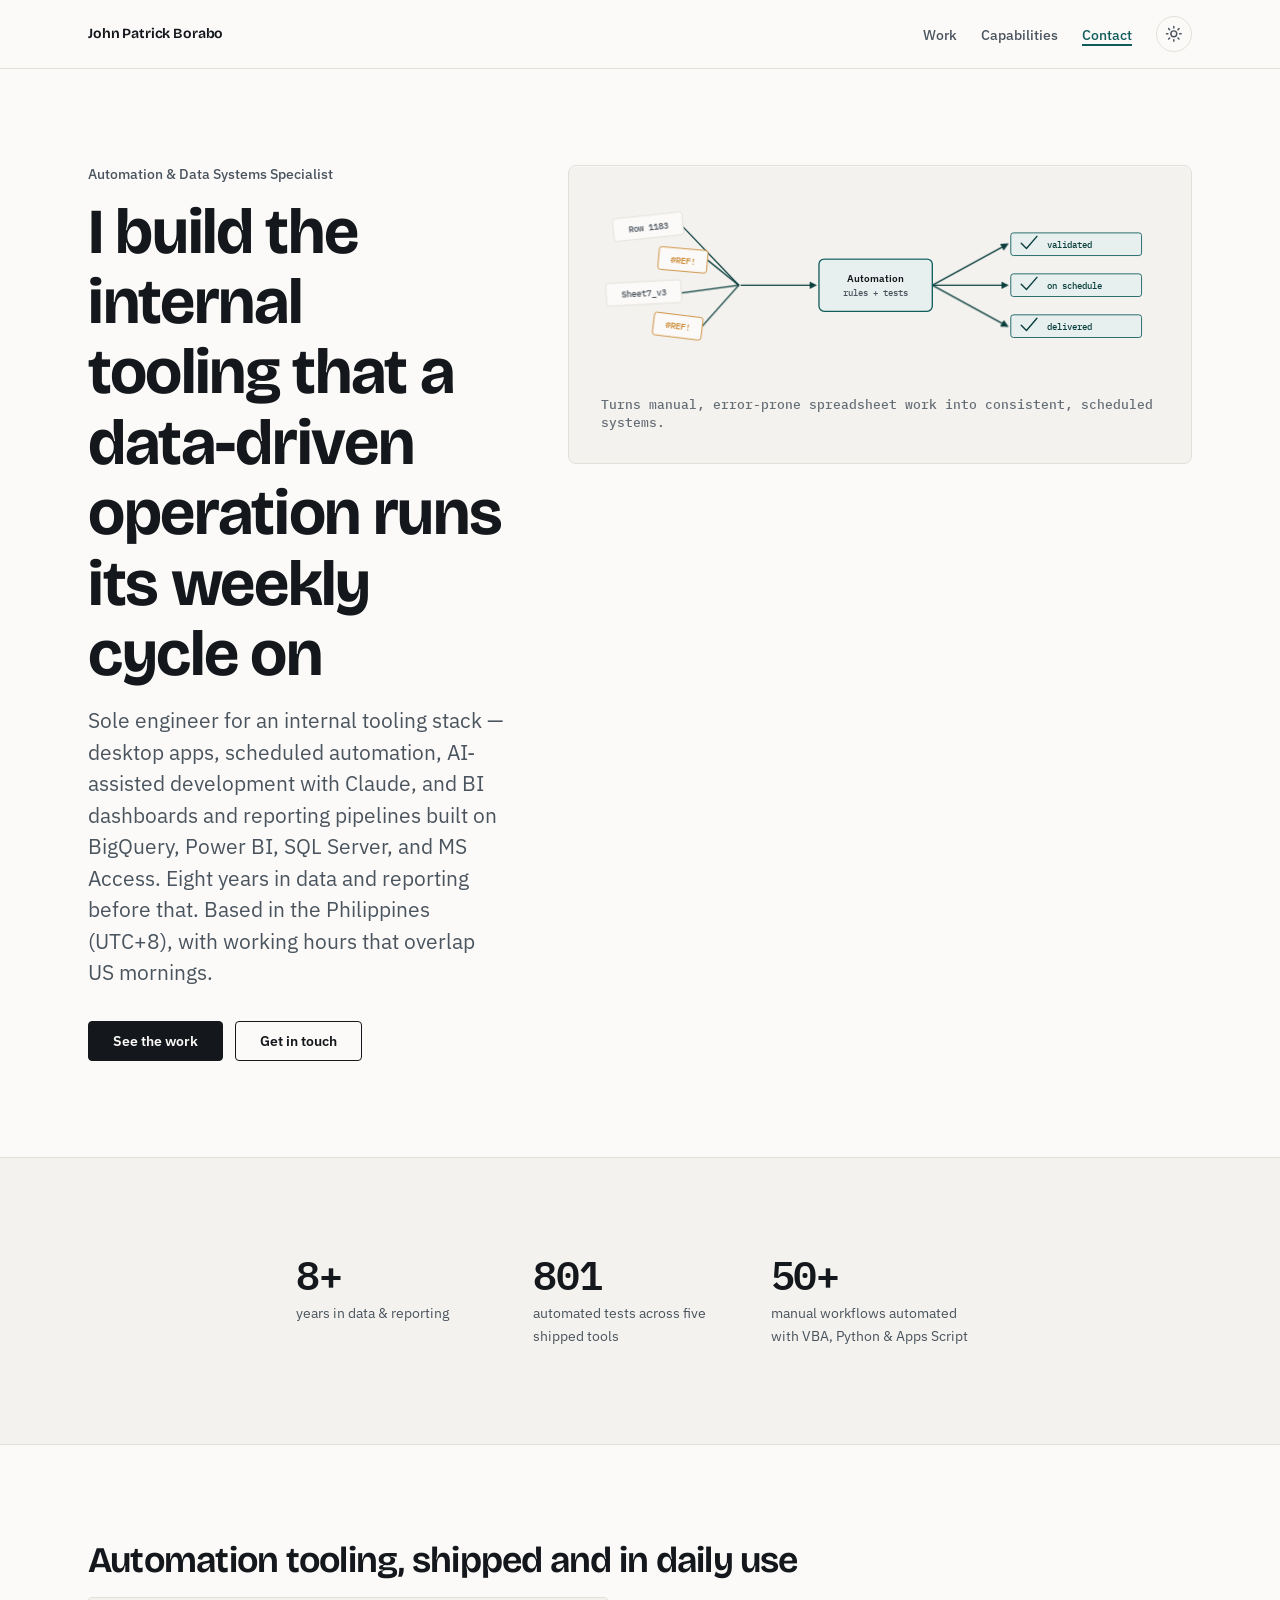
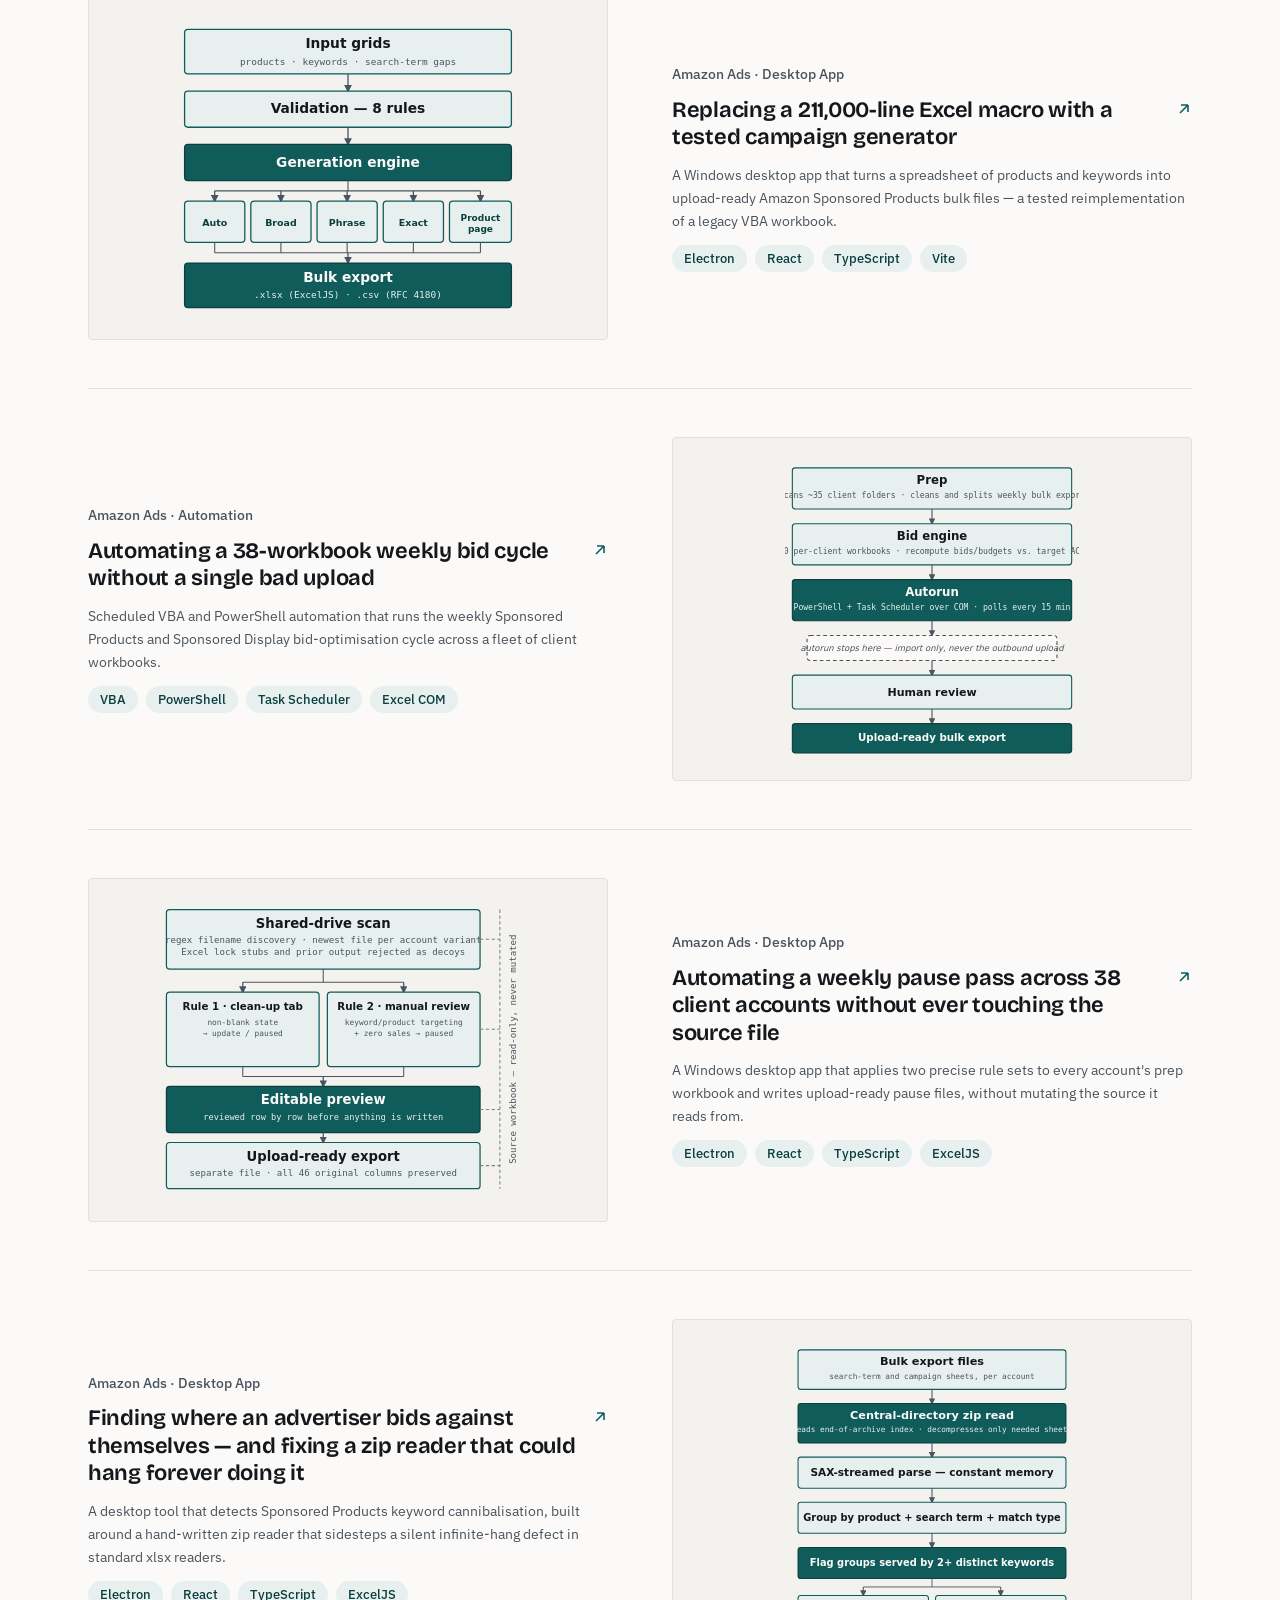
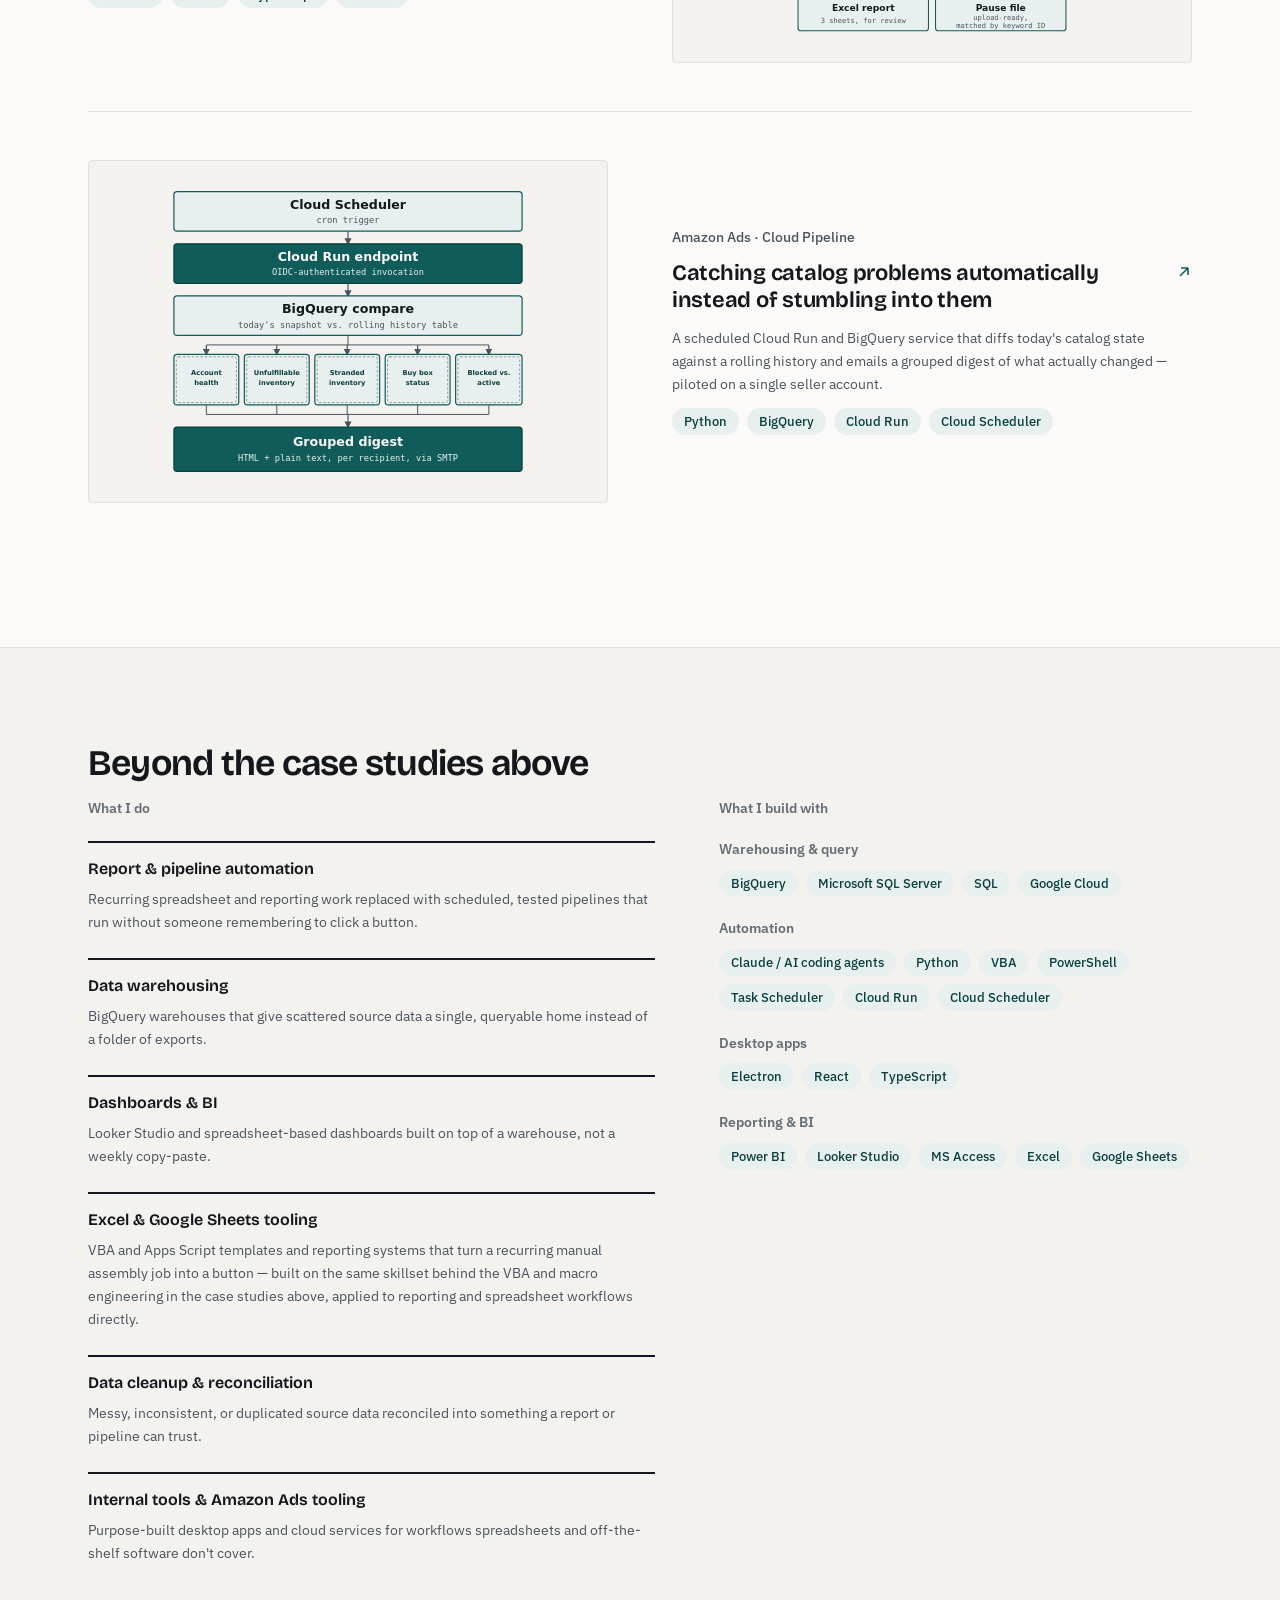
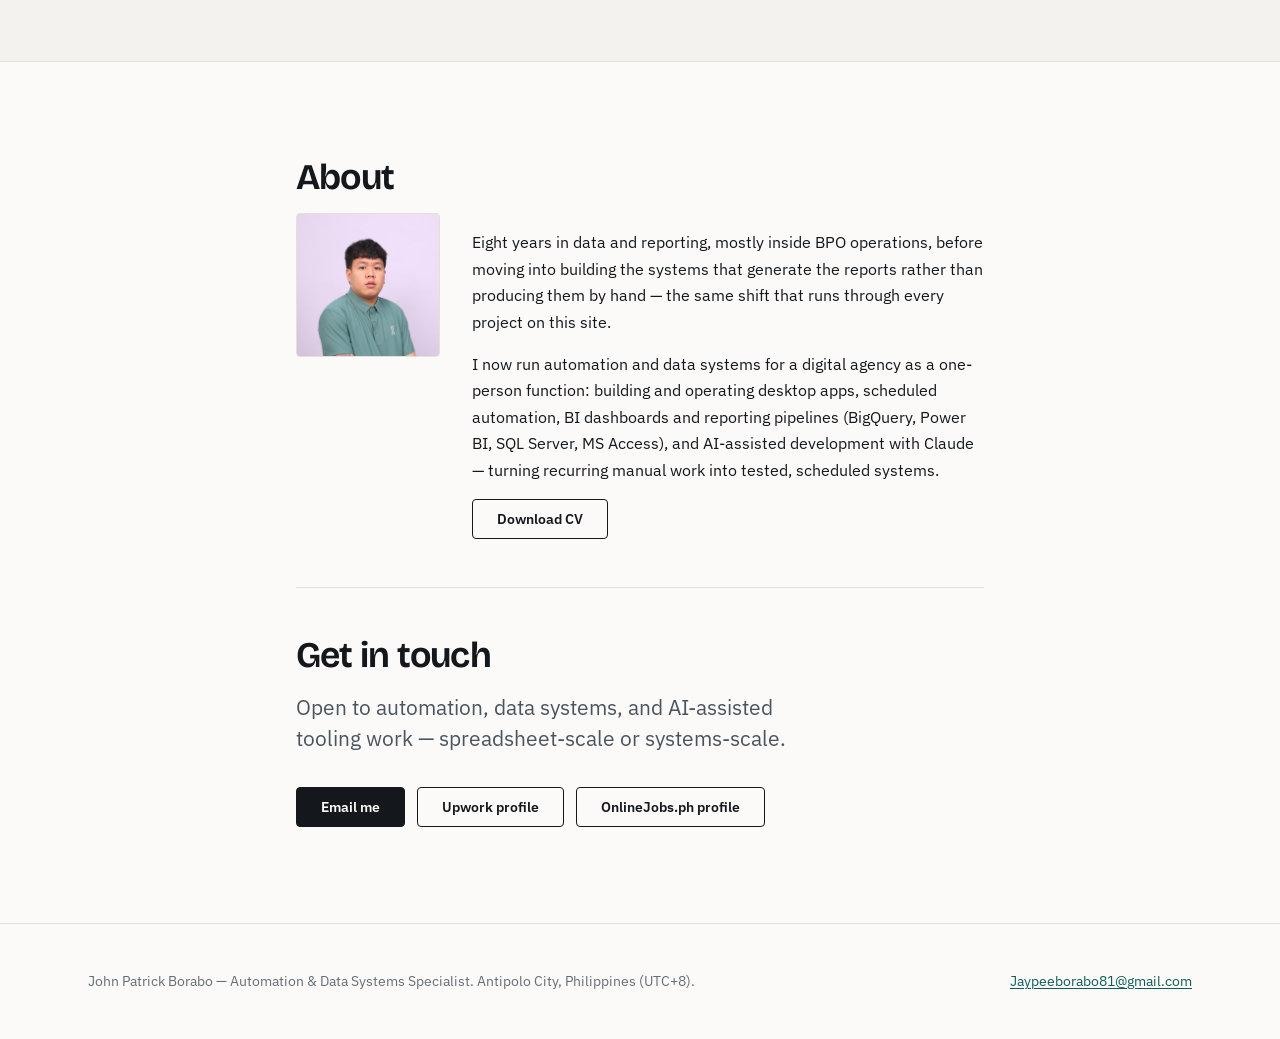
==== commit a876a14a: "redesign: replace Manual/Automated toggle with a single chaos-to-order transform diagram Removed the" ====
--- a/index.html
+++ b/index.html
@@ -50,62 +50,63 @@
     </div>
 
     <div class="hero__demo">
-      <div class="mode-switch" data-active="auto" role="group" aria-label="Toggle between manual and automated workflow">
-        <span class="mode-switch__thumb" aria-hidden="true"></span>
-        <button type="button" class="mode-switch__btn" data-mode="manual" aria-pressed="false">Manual</button>
-        <button type="button" class="mode-switch__btn" data-mode="auto" aria-pressed="true">Automated</button>
-      </div>
-
       <div class="hero-panel">
-        <div class="hero-panel__view hero-panel__view--manual" data-view="manual" aria-hidden="true">
-          <div class="manual-grid">
-            <div class="manual-grid__row">
-              <span class="manual-cell">Row 1183</span>
-              <span class="manual-cell manual-cell--warn">#REF!</span>
-              <span class="manual-cell">42.10</span>
-            </div>
-            <div class="manual-grid__row manual-grid__row--skew">
-              <span class="manual-cell">Sheet7_FINAL_v3</span>
-              <span class="manual-cell">17.4</span>
-              <span class="manual-cell manual-cell--warn">#REF!</span>
-            </div>
-            <div class="manual-grid__row">
-              <span class="manual-cell">copy (2).xlsx</span>
-              <span class="manual-cell">—</span>
-              <span class="manual-cell">9.87</span>
-            </div>
-          </div>
-          <p class="hero-panel__readout" data-manual-timer>Time spent here: 0:00</p>
-        </div>
-
-        <div class="hero-panel__view hero-panel__view--auto is-active" data-view="auto" aria-hidden="false">
-          <svg class="auto-diagram" viewBox="0 0 320 140" role="img" aria-label="Diagram: source files flow into the automation engine, then out as a scheduled export, with no manual steps.">
-            <defs>
-              <marker id="heroArrow" viewBox="0 0 10 10" refX="8" refY="5" markerWidth="6" markerHeight="6" orient="auto-start-reverse">
-                <path class="arrow-head" d="M0,0 L10,5 L0,10 z"></path>
-              </marker>
-            </defs>
-            <line x1="80" y1="70" x2="121" y2="70" marker-end="url(#heroArrow)"></line>
-            <line x1="195" y1="70" x2="236" y2="70" marker-end="url(#heroArrow)"></line>
-            <g data-stage="source" tabindex="0" role="button" aria-label="Source files stage">
-              <rect x="10" y="50" width="70" height="40" rx="4"></rect>
-              <text class="stage-label" x="45" y="66" text-anchor="middle">Source files</text>
-              <text x="45" y="80" text-anchor="middle">spreadsheets</text>
-            </g>
-            <g data-stage="automation" tabindex="0" role="button" aria-label="Automation stage">
-              <rect x="125" y="50" width="70" height="40" rx="4"></rect>
-              <text class="stage-label" x="160" y="66" text-anchor="middle">Automation</text>
-              <text x="160" y="80" text-anchor="middle">rules + tests</text>
-            </g>
-            <g data-stage="export" tabindex="0" role="button" aria-label="Export stage">
-              <rect x="240" y="50" width="70" height="40" rx="4"></rect>
-              <text class="stage-label" x="275" y="66" text-anchor="middle">Export</text>
-              <text x="275" y="80" text-anchor="middle">scheduled</text>
-            </g>
-            <circle class="auto-diagram__pulse" r="3"></circle>
-          </svg>
-          <p class="hero-panel__readout" data-auto-readout>0 manual hours · runs on schedule</p>
-        </div>
+        <svg class="transform-diagram" viewBox="0 0 640 200" role="img" aria-label="Diagram: scattered, error-prone spreadsheet work converges into an automation system and comes out the other side as clean, uniform, checked output.">
+          <defs>
+            <marker id="heroArrow" viewBox="0 0 10 10" refX="8" refY="5" markerWidth="6" markerHeight="6" orient="auto-start-reverse">
+              <path class="arrow-head" d="M0,0 L10,5 L0,10 z"></path>
+            </marker>
+          </defs>
+
+          <path class="flow-line" pathLength="1" style="--d:.30s" d="M94,33 L158,100"></path>
+          <path class="flow-line" pathLength="1" style="--d:.36s" d="M122,71 L158,100"></path>
+          <path class="flow-line" pathLength="1" style="--d:.42s" d="M92,109 L158,100"></path>
+          <path class="flow-line" pathLength="1" style="--d:.48s" d="M116,147 L158,100"></path>
+          <path class="flow-line" pathLength="1" style="--d:.6s" marker-end="url(#heroArrow)" d="M160,100 L246,100"></path>
+          <path class="flow-line" pathLength="1" style="--d:.9s" marker-end="url(#heroArrow)" d="M380,100 L466,53"></path>
+          <path class="flow-line" pathLength="1" style="--d:.95s" marker-end="url(#heroArrow)" d="M380,100 L466,100"></path>
+          <path class="flow-line" pathLength="1" style="--d:1s" marker-end="url(#heroArrow)" d="M380,100 L466,147"></path>
+
+          <g class="chaos-el" style="--rot:-6deg; --d:0s">
+            <rect x="14" y="20" width="80" height="26" rx="3"></rect>
+            <text x="54" y="37" text-anchor="middle">Row 1183</text>
+          </g>
+          <g class="chaos-el warn" style="--rot:5deg; --d:.08s">
+            <rect x="66" y="58" width="56" height="26" rx="3"></rect>
+            <text x="94" y="75" text-anchor="middle">#REF!</text>
+          </g>
+          <g class="chaos-el" style="--rot:-3deg; --d:.16s">
+            <rect x="6" y="96" width="86" height="26" rx="3"></rect>
+            <text x="49" y="113" text-anchor="middle">Sheet7_v3</text>
+          </g>
+          <g class="chaos-el warn" style="--rot:7deg; --d:.24s">
+            <rect x="60" y="134" width="56" height="26" rx="3"></rect>
+            <text x="88" y="151" text-anchor="middle">#REF!</text>
+          </g>
+
+          <g class="system-box" style="--d:.65s">
+            <rect x="250" y="70" width="130" height="60" rx="6"></rect>
+            <text class="stage-label" x="315" y="96" text-anchor="middle">Automation</text>
+            <text x="315" y="112" text-anchor="middle">rules + tests</text>
+          </g>
+
+          <g class="order-el" style="--d:1.05s">
+            <rect x="470" y="40" width="150" height="26" rx="3"></rect>
+            <path class="check" d="M482,52 L488,58 L500,44"></path>
+            <text x="512" y="57" text-anchor="start">validated</text>
+          </g>
+          <g class="order-el" style="--d:1.15s">
+            <rect x="470" y="87" width="150" height="26" rx="3"></rect>
+            <path class="check" d="M482,99 L488,105 L500,91"></path>
+            <text x="512" y="104" text-anchor="start">on schedule</text>
+          </g>
+          <g class="order-el" style="--d:1.25s">
+            <rect x="470" y="134" width="150" height="26" rx="3"></rect>
+            <path class="check" d="M482,146 L488,152 L500,138"></path>
+            <text x="512" y="151" text-anchor="start">delivered</text>
+          </g>
+        </svg>
+        <p class="hero-panel__readout">Turns manual, error-prone spreadsheet work into consistent, scheduled systems.</p>
       </div>
     </div>
   </div>
--- a/assets/css/site.css
+++ b/assets/css/site.css
@@ -94,7 +94,7 @@
   transition: background-color .25s ease, color .25s ease;
 }
 
-.site-header, .site-footer, .hero-panel, .manual-cell,
+.site-header, .site-footer, .hero-panel,
 .tag, .svc, .section--tint, .figure img, .figure svg, .portrait {
   transition: background-color .25s ease, color .25s ease, border-color .25s ease;
 }
@@ -437,40 +437,6 @@
 
 .hero__demo { display: flex; flex-direction: column; gap: var(--sp-4); }
 
-.mode-switch {
-  position: relative;
-  display: inline-grid; grid-template-columns: 1fr 1fr;
-  align-self: flex-start;
-  border: 1px solid var(--ink);
-  border-radius: 999px;
-  overflow: hidden;
-}
-.mode-switch__thumb {
-  position: absolute; inset: 2px 50% 2px 2px;
-  background: var(--ink);
-  border-radius: 999px;
-  transition: transform .25s cubic-bezier(.65,0,.35,1);
-  z-index: 0;
-}
-.mode-switch[data-active="auto"] .mode-switch__thumb { transform: translateX(100%); }
-.mode-switch__btn {
-  position: relative; z-index: 1;
-  appearance: none; border: 0; background: transparent;
-  padding: var(--sp-2) var(--sp-4);
-  font: 600 var(--fs-xs)/1.4 var(--mono);
-  letter-spacing: 0.03em;
-  color: var(--ink-soft);
-  cursor: pointer;
-  transition: color .2s ease;
-}
-.mode-switch__btn:hover { color: var(--ink); }
-.mode-switch__btn[aria-pressed="true"] { color: var(--paper); }
-.mode-switch__btn:active { transform: scale(.96); }
-
-@media (prefers-reduced-motion: reduce) {
-  .mode-switch__thumb { transition: none; }
-}
-
 .hero-panel {
   position: relative;
   border: 1px solid var(--line);
@@ -479,17 +445,7 @@
   min-height: 16rem;
   padding: var(--sp-6);
   box-shadow: inset 0 1px 0 var(--panel-highlight);
-}
-.hero-panel__view {
-  display: none;
-  flex-direction: column; gap: var(--sp-5);
-  height: 100%;
-}
-.hero-panel__view.is-active { display: flex; animation: panel-in .35s ease; }
-
-@keyframes panel-in {
-  from { opacity: 0; transform: translateY(4px); }
-  to   { opacity: 1; transform: none; }
+  display: flex; flex-direction: column; gap: var(--sp-5);
 }
 
 .hero-panel__readout {
@@ -498,59 +454,77 @@
   color: var(--ink-faint);
 }
 
-/* Manual view: a small messy mock grid — synthetic placeholder content only */
-.manual-grid { display: flex; flex-direction: column; gap: var(--sp-2); }
-.manual-grid__row { display: flex; gap: var(--sp-2); }
-.manual-grid__row--skew { transform: rotate(-1deg) translateX(6px); }
-.manual-cell {
-  flex: 1; min-width: 0;
-  padding: var(--sp-2) var(--sp-3);
-  background: var(--paper);
-  border: 1px solid var(--line);
-  font: 500 var(--fs-xs)/1.4 var(--mono);
-  color: var(--ink-soft);
-  white-space: nowrap; overflow: hidden; text-overflow: ellipsis;
-}
-.manual-cell--warn {
-  border-color: var(--warn); color: var(--warn);
-  background: color-mix(in srgb, var(--warn) 10%, var(--paper));
-}
-
-/* Auto view: inline SVG pipeline diagram, same visual language as the case-study diagrams */
-.auto-diagram { width: 100%; height: auto; }
-.auto-diagram text { font: 500 10px/1 var(--mono); fill: var(--ink-soft); }
-.auto-diagram .stage-label { font: 600 11px/1 var(--sans); fill: var(--ink); }
-.auto-diagram rect { fill: var(--accent-bg); stroke: var(--accent); stroke-width: 1.5; transition: fill .15s ease, opacity .15s ease; }
-.auto-diagram line { stroke: var(--accent-ink); stroke-width: 1.5; }
-.auto-diagram .arrow-head { fill: var(--accent-ink); }
-.auto-diagram [data-stage] { cursor: pointer; }
-.auto-diagram.has-focus [data-stage] { opacity: .45; }
-.auto-diagram.has-focus [data-stage].is-active { opacity: 1; }
-.auto-diagram [data-stage].is-active rect { fill: var(--accent); }
-.auto-diagram [data-stage].is-active .stage-label { fill: var(--paper); }
-.auto-diagram [data-stage].is-active text:not(.stage-label) { fill: var(--accent-bg); }
-
-.auto-diagram__pulse {
-  fill: var(--signal);
-  offset-path: path("M15,70 L305,70");
-  offset-distance: 0%;
+/* ==========================================================================
+   Transform diagram — one continuous visual: scattered, error-prone input on
+   the left converges through a system stage and fans out as clean, uniform
+   output on the right. Reveals once per scroll-into-view (JS toggles .run),
+   not a perpetual loop.
+   ========================================================================== */
+.transform-diagram { width: 100%; height: auto; }
+.transform-diagram text { font: 500 10px/1 var(--mono); }
+.transform-diagram .stage-label { font: 600 11px/1 var(--sans); fill: var(--ink); }
+.transform-diagram .arrow-head { fill: var(--accent-ink); }
+
+.chaos-el {
+  transform-box: fill-box; transform-origin: center;
+  transform: rotate(var(--rot)) scale(.85);
   opacity: 0;
 }
-.hero-panel__view--auto.is-active .auto-diagram__pulse {
-  animation: pulse-travel 2.6s ease-in-out infinite;
-}
-@keyframes pulse-travel {
-  0%   { offset-distance: 0%; opacity: 0; }
-  8%   { opacity: 1; }
-  42%  { opacity: 1; }
-  50%  { offset-distance: 100%; opacity: 0; }
-  100% { offset-distance: 100%; opacity: 0; }
+.chaos-el rect { fill: var(--paper); stroke: var(--line); }
+.chaos-el text { fill: var(--ink-soft); }
+.chaos-el.warn rect { stroke: var(--warn); }
+.chaos-el.warn text { fill: var(--warn); }
+.transform-diagram.run .chaos-el {
+  animation: chaos-in .4s cubic-bezier(.16,1,.3,1) both;
+  animation-delay: var(--d);
+}
+@keyframes chaos-in {
+  from { opacity: 0; transform: rotate(var(--rot)) scale(.7); }
+  to   { opacity: 1; transform: rotate(var(--rot)) scale(1); }
+}
+
+.flow-line { fill: none; stroke: var(--accent-ink); stroke-width: 1.5; stroke-dasharray: 1; stroke-dashoffset: 1; opacity: 0; }
+.transform-diagram.run .flow-line {
+  animation: draw-in .35s ease forwards;
+  animation-delay: var(--d);
+}
+@keyframes draw-in {
+  from { opacity: 1; stroke-dashoffset: 1; }
+  to   { opacity: 1; stroke-dashoffset: 0; }
+}
+
+.system-box { transform-box: fill-box; transform-origin: center; transform: scale(.9); opacity: 0; }
+.system-box rect { fill: var(--accent-bg); stroke: var(--accent); stroke-width: 1.5; }
+.system-box text:not(.stage-label) { fill: var(--ink-soft); }
+.transform-diagram.run .system-box {
+  animation: system-in .4s cubic-bezier(.34,1.56,.64,1) both;
+  animation-delay: var(--d);
+}
+@keyframes system-in {
+  from { opacity: 0; transform: scale(.85); }
+  60%  { opacity: 1; transform: scale(1.04); }
+  100% { opacity: 1; transform: scale(1); }
+}
+
+.order-el { opacity: 0; transform: translateX(-8px); }
+.order-el rect { fill: var(--accent-bg); stroke: var(--accent); }
+.order-el text { fill: var(--accent-ink); }
+.order-el .check { fill: none; stroke: var(--accent-ink); stroke-width: 1.6; stroke-linecap: round; stroke-linejoin: round; }
+.transform-diagram.run .order-el {
+  animation: order-in .4s cubic-bezier(.16,1,.3,1) both;
+  animation-delay: var(--d);
+}
+@keyframes order-in {
+  from { opacity: 0; transform: translateX(-8px); }
+  to   { opacity: 1; transform: translateX(0); }
 }
 
 @media (prefers-reduced-motion: reduce) {
-  .hero-panel__view.is-active { animation: none; }
-  .hero-panel__view--auto.is-active .auto-diagram__pulse { animation: none; opacity: 0; }
-  .auto-diagram [data-stage] * { transition: none; }
+  .chaos-el, .flow-line, .system-box, .order-el { animation: none !important; opacity: 1; }
+  .chaos-el { transform: rotate(var(--rot)) scale(1); }
+  .flow-line { stroke-dashoffset: 0; }
+  .system-box { transform: scale(1); }
+  .order-el { transform: translateX(0); }
 }
 
 /* ==========================================================================
